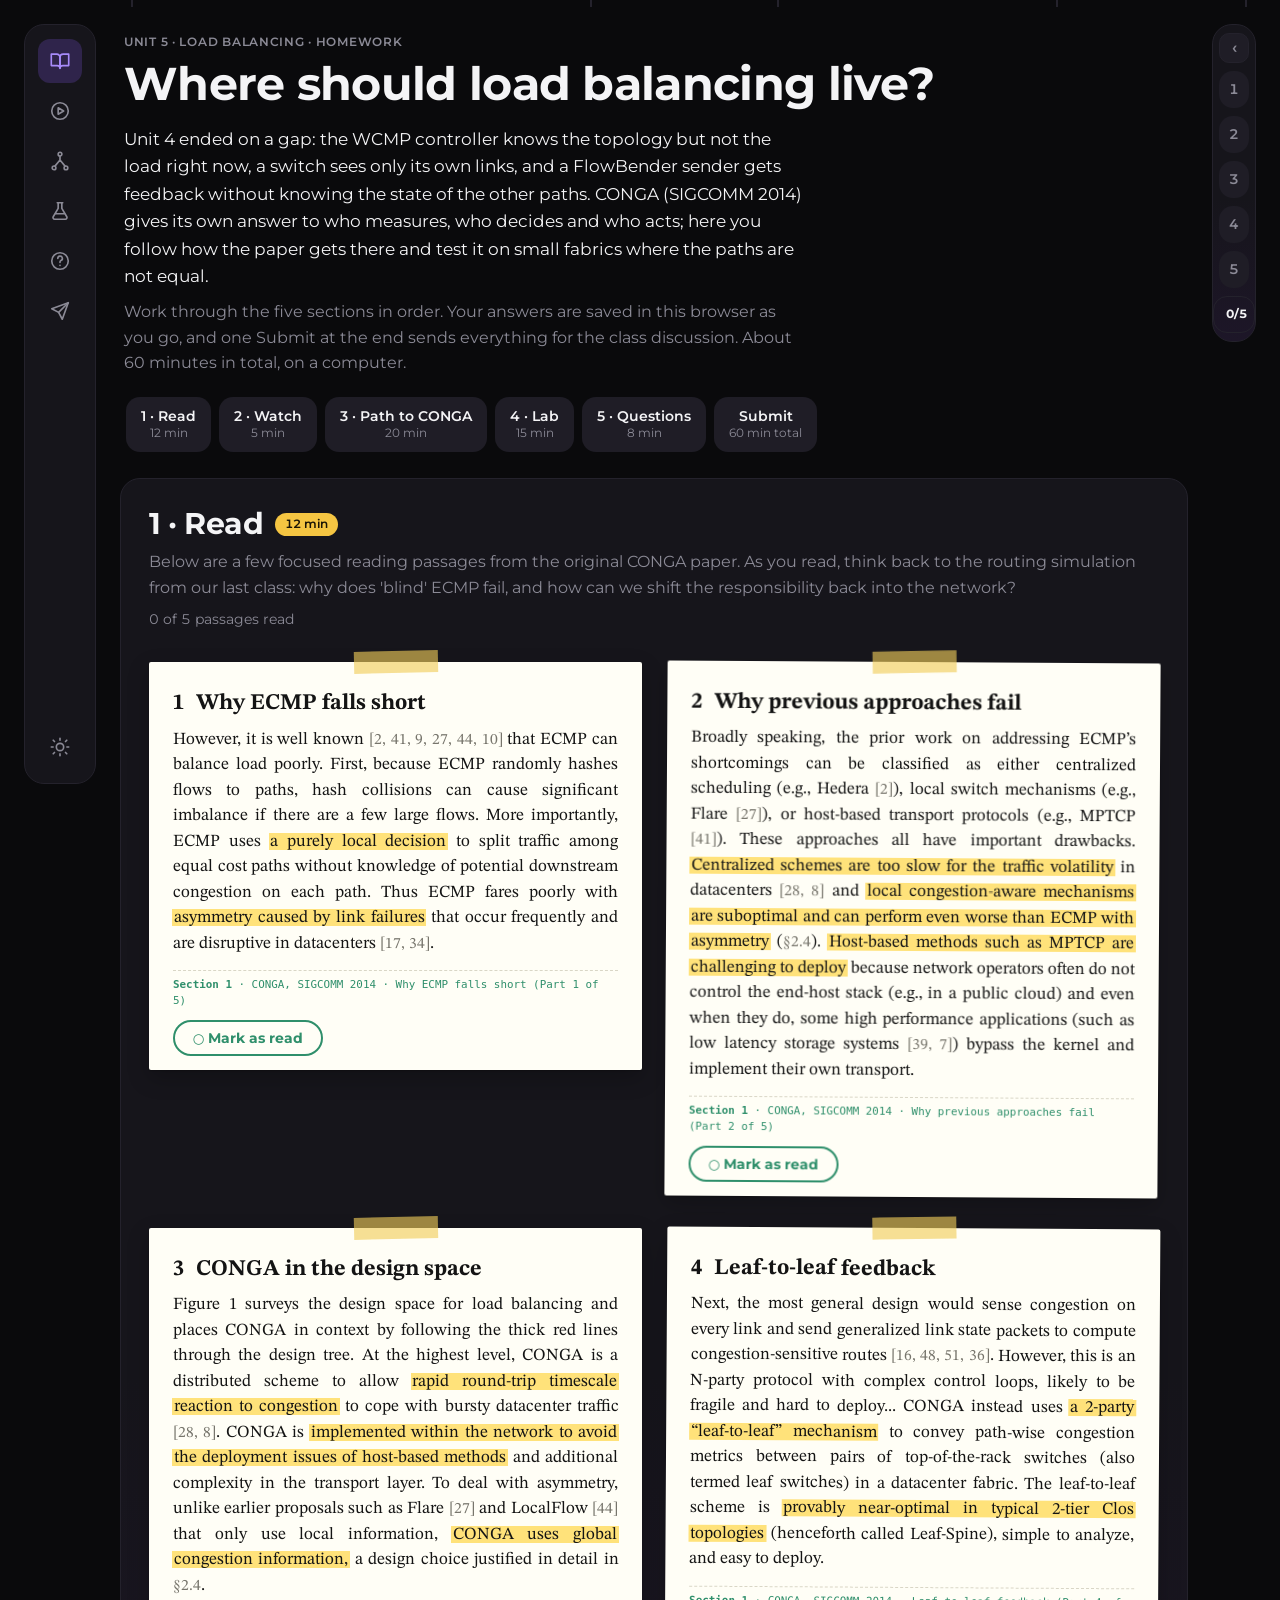
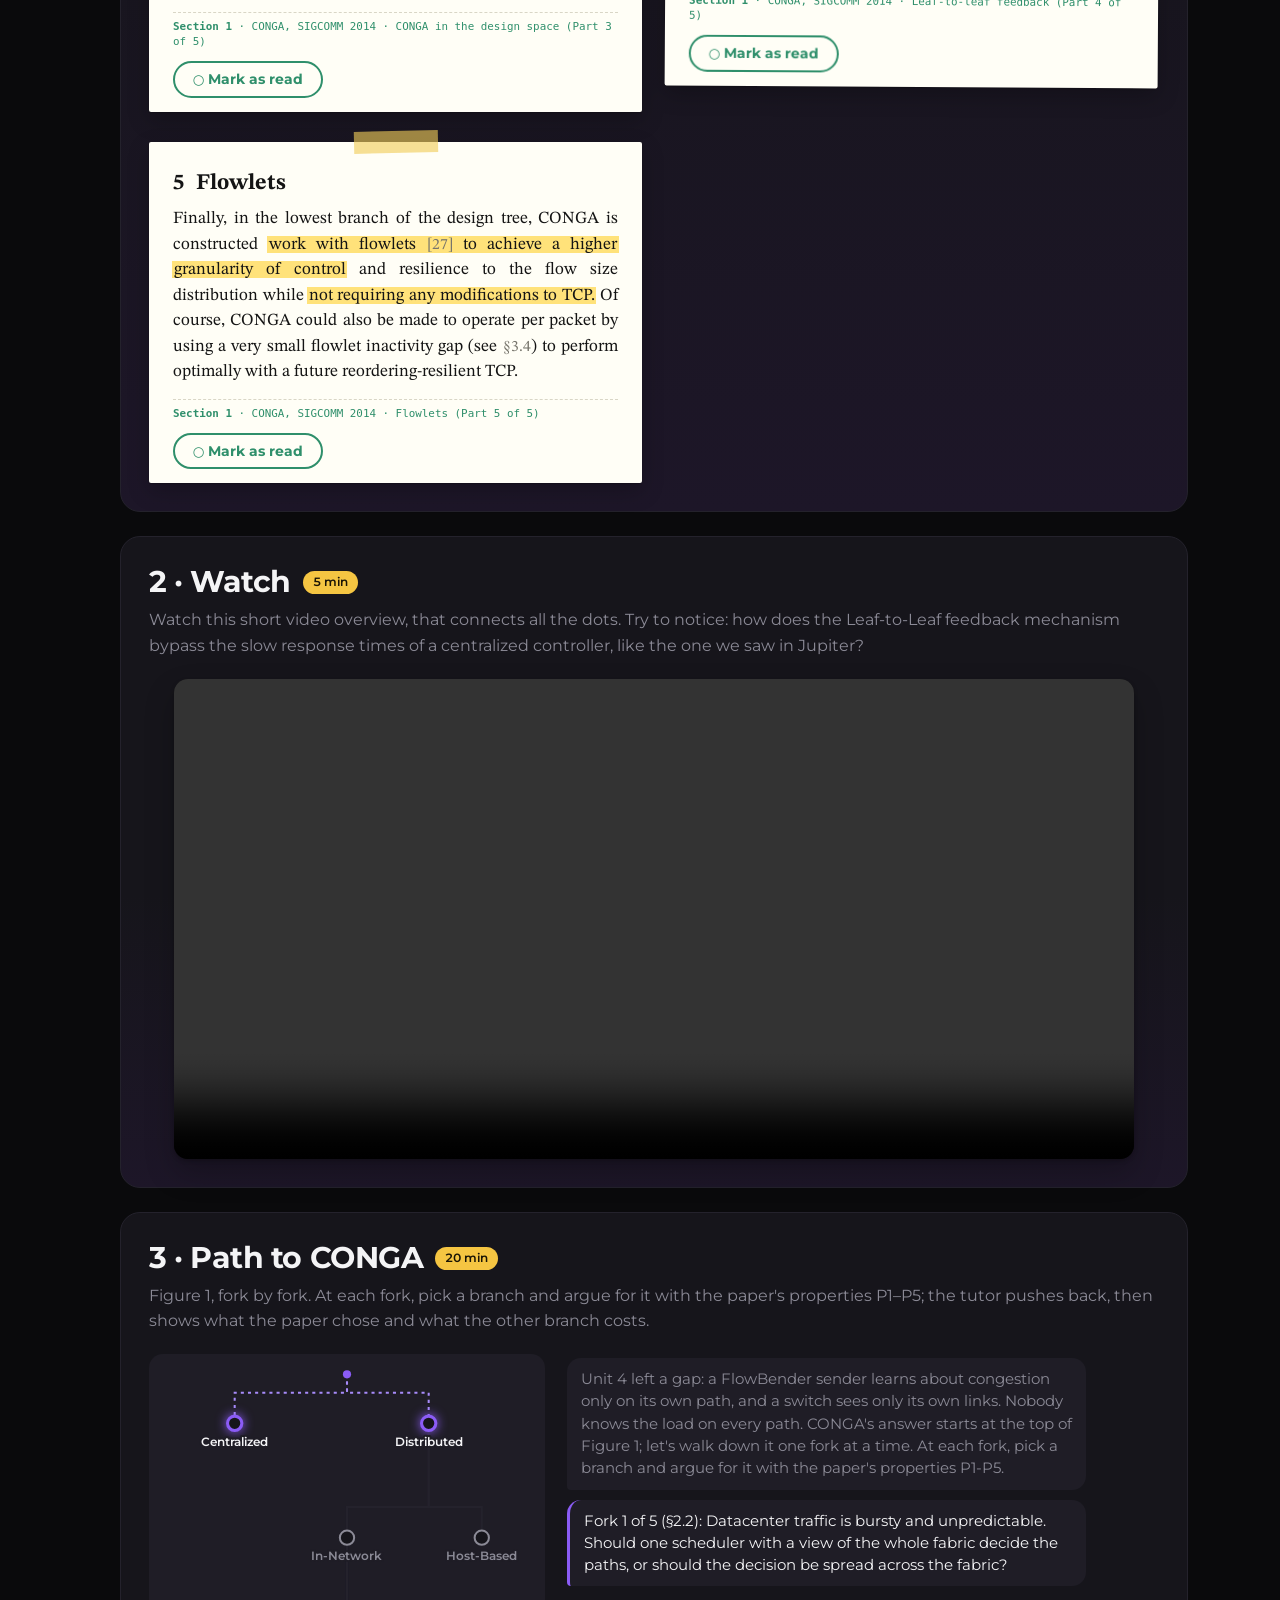
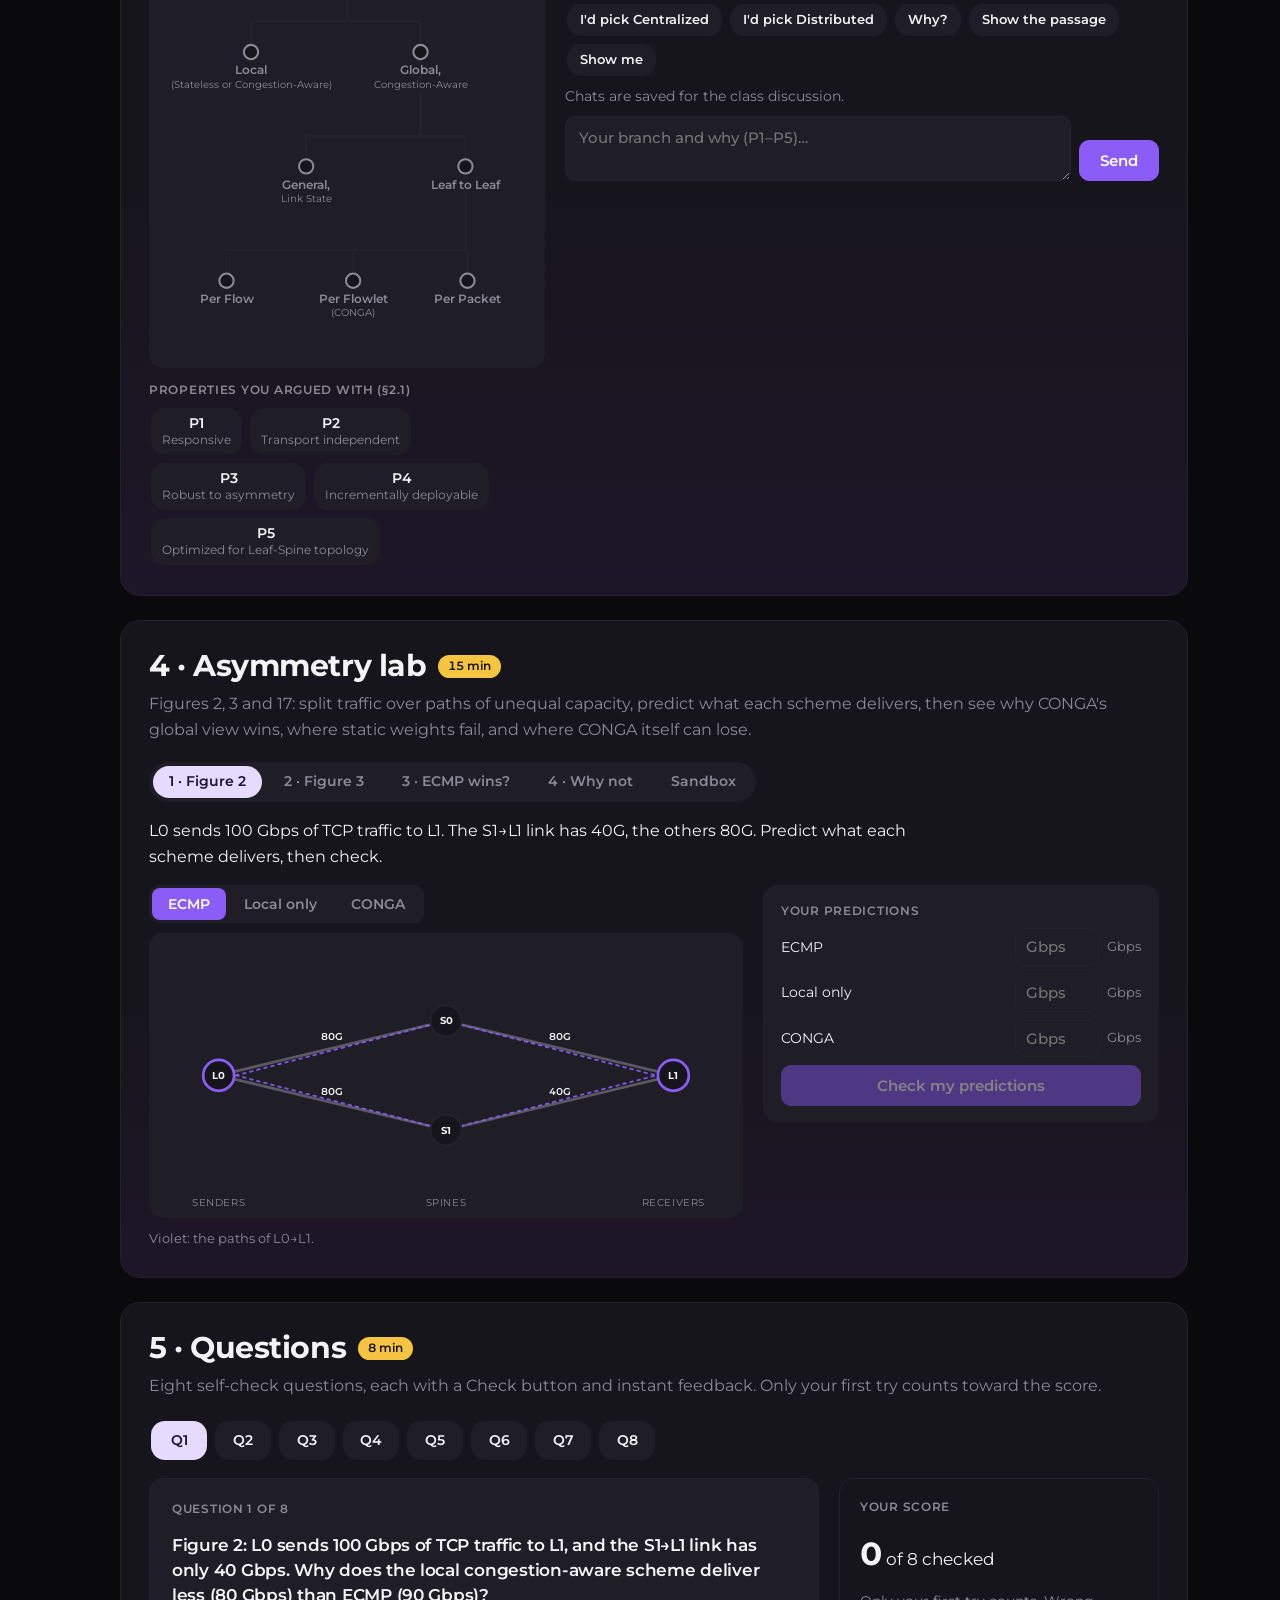
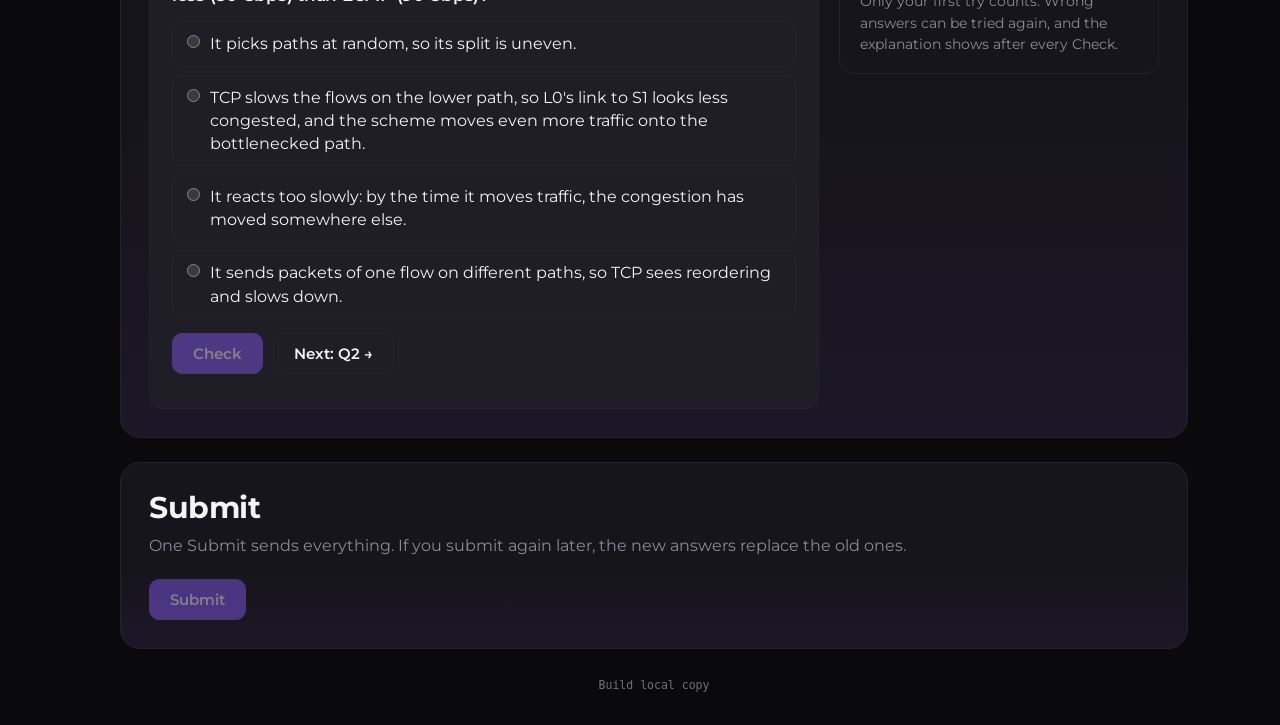
==== site/public/hw/index.html @ 95b8d680 "feat: section 5 Questions (step 09): 8 self-check questions, Check with instant feedback, score card" ====
<!doctype html>
<html lang="en">
<head>
  <meta charset="utf-8">
  <meta name="viewport" content="width=device-width, initial-scale=1, viewport-fit=cover">
  <title>CONGA homework: where should load balancing live?</title>
  <meta name="description" content="Unit 5 homework on CONGA (SIGCOMM 2014): read, watch, walk Figure 1, try the asymmetry lab and check yourself before class.">
  <script src="../shared/theme-boot.js"></script>
  <link rel="preconnect" href="https://fonts.googleapis.com">
  <link rel="preconnect" href="https://fonts.gstatic.com" crossorigin>
  <link rel="stylesheet" href="https://fonts.googleapis.com/css2?family=Montserrat:wght@400;600;700&family=STIX+Two+Text:wght@400;700&display=swap">
  <link rel="stylesheet" href="../shared/tokens.css">
  <link rel="stylesheet" href="../shared/base.css">
  <link rel="stylesheet" href="../shared/ui.css">
  <link rel="stylesheet" href="hw.css">
  <script src="passage-zoom.js" defer></script>
  <script type="module">
    import { initPage } from "./main.js";
    initPage();
  </script>
</head>
<body>
  <!-- icon sprite (stroke icons, 24x24) -->
  <svg width="0" height="0" style="position:absolute" aria-hidden="true">
    <defs>
      <symbol id="i-read" viewBox="0 0 24 24"><path d="M2.5 4.5h6a3.5 3.5 0 0 1 3.5 3.5v12a3 3 0 0 0-3-3H2.5z"/><path d="M21.5 4.5h-6A3.5 3.5 0 0 0 12 8v12a3 3 0 0 1 3-3h6.5z"/></symbol>
      <symbol id="i-watch" viewBox="0 0 24 24"><circle cx="12" cy="12" r="9"/><path d="M10 8.5v7l6-3.5z"/></symbol>
      <symbol id="i-path" viewBox="0 0 24 24"><circle cx="12" cy="4.5" r="2"/><circle cx="5.5" cy="19.5" r="2"/><circle cx="18.5" cy="19.5" r="2"/><path d="M12 6.5v4.5M12 11l-5.5 6.6M12 11l5.5 6.6"/></symbol>
      <symbol id="i-chat" viewBox="0 0 24 24"><path d="M20.5 12a8.5 8.5 0 0 1-12.4 7.5L3.5 20.5l1.2-4.3A8.5 8.5 0 1 1 20.5 12z"/></symbol>
      <symbol id="i-lab" viewBox="0 0 24 24"><path d="M9 3h6M10 3v6.2L4.6 18.3A1.8 1.8 0 0 0 6.2 21h11.6a1.8 1.8 0 0 0 1.6-2.7L14 9.2V3"/><path d="M7.2 15h9.6"/></symbol>
      <symbol id="i-questions" viewBox="0 0 24 24"><circle cx="12" cy="12" r="9"/><path d="M9.6 9.2a2.5 2.5 0 1 1 3.4 2.3c-.6.3-1 .9-1 1.6v.4"/><path d="M12 16.8v.1"/></symbol>
      <symbol id="i-submit" viewBox="0 0 24 24"><path d="M21 3 10.5 13.5"/><path d="M21 3l-6.5 18-4-7.5L3 9.5z"/></symbol>
      <symbol id="i-sun" viewBox="0 0 24 24"><circle cx="12" cy="12" r="4"/><path d="M12 2.5v2M12 19.5v2M4.6 4.6l1.4 1.4M18 18l1.4 1.4M2.5 12h2M19.5 12h2M4.6 19.4 6 18M18 6l1.4-1.4"/></symbol>
      <symbol id="i-moon" viewBox="0 0 24 24"><path d="M20.5 13.2A8.5 8.5 0 1 1 10.8 3.5a6.8 6.8 0 0 0 9.7 9.7z"/></symbol>
      <symbol id="i-check" viewBox="0 0 24 24"><path d="M5 12.5l4.5 4.5L19 7.5"/></symbol>
    </defs>
  </svg>

  <div class="progress" aria-hidden="true"><div class="progress-fill"></div></div>

  <div class="app">

    <!-- ===================== icon rail (bottom bar on a phone) ===================== -->
    <nav class="rail" aria-label="Sections">
      <div class="rail-inner">
        <ul class="rail-links">
          <li><a class="rail-btn" href="#read" data-section="read" data-progress-for="read" title="1 · Read" aria-label="1 · Read"><svg class="icon"><use href="#i-read"/></svg><span class="rail-done"></span></a></li>
          <li><a class="rail-btn" href="#watch" data-section="watch" data-progress-for="watch" title="2 · Watch" aria-label="2 · Watch"><svg class="icon"><use href="#i-watch"/></svg><span class="rail-done"></span></a></li>
          <li><a class="rail-btn" href="#tutor" data-section="tutor" data-progress-for="tutor" title="3 · Path to CONGA" aria-label="3 · Path to CONGA"><svg class="icon"><use href="#i-path"/></svg><span class="rail-done"></span></a></li>
          <li><a class="rail-btn" href="#lab" data-section="lab" data-progress-for="lab" title="4 · Asymmetry lab" aria-label="4 · Asymmetry lab"><svg class="icon"><use href="#i-lab"/></svg><span class="rail-done"></span></a></li>
          <li><a class="rail-btn" href="#questions" data-section="questions" data-progress-for="questions" title="5 · Questions" aria-label="5 · Questions"><svg class="icon"><use href="#i-questions"/></svg><span class="rail-done"></span></a></li>
          <li><a class="rail-btn" href="#submit" data-section="submit" title="Submit" aria-label="Submit"><svg class="icon"><use href="#i-submit"/></svg></a></li>
        </ul>
        <div class="rail-spacer"></div>
        <button class="rail-btn theme-toggle" type="button" data-icon aria-label="Switch theme">
          <svg class="icon icon-sun"><use href="#i-sun"/></svg>
          <svg class="icon icon-moon"><use href="#i-moon"/></svg>
        </button>
      </div>
    </nav>

    <!-- ===================== intro ===================== -->
    <header id="intro" class="intro">
      <p class="label">Unit 5 · Load balancing · Homework</p>
      <h1>Where should load balancing live?</h1>
      <p class="lede">
        Unit 4 ended on a gap: the WCMP controller knows the topology but not the load right now,
        a switch sees only its own links, and a FlowBender sender gets feedback without knowing
        the state of the other paths. CONGA (SIGCOMM 2014) gives its own answer to who measures,
        who decides and who acts; here you follow how the paper gets there and test it on small
        fabrics where the paths are not equal.
      </p>
      <p>
        Work through the five sections in order. Your answers are saved in this browser as you go,
        and one Submit at the end sends everything for the class discussion.
        About 60 minutes in total, on a computer.
      </p>
      <nav class="contents" aria-label="Contents">
        <ol class="chips">
          <li><a class="chip" href="#read" data-progress-for="read"><span>1 · Read</span><span class="chip-sub">12 min</span></a></li>
          <li><a class="chip" href="#watch" data-progress-for="watch"><span>2 · Watch</span><span class="chip-sub">5 min</span></a></li>
          <li><a class="chip" href="#tutor" data-progress-for="tutor"><span>3 · Path to CONGA</span><span class="chip-sub">20 min</span></a></li>
          <li><a class="chip" href="#lab" data-progress-for="lab"><span>4 · Lab</span><span class="chip-sub">15 min</span></a></li>
          <li><a class="chip" href="#questions" data-progress-for="questions"><span>5 · Questions</span><span class="chip-sub">8 min</span></a></li>
          <li><a class="chip" href="#submit"><span>Submit</span><span class="chip-sub">60 min total</span></a></li>
        </ol>
      </nav>
    </header>

    <!-- ===================== right column: progress ===================== -->
    <aside class="side" aria-label="Your progress">
      <div class="panel progress-panel" id="progress-panel">
        <button class="side-toggle" type="button" aria-expanded="false" aria-controls="progress-panel" aria-label="Show your progress" title="Show your progress">‹</button>
        <h2>Your progress</h2>
        <ol class="progress-rows">
          <li class="progress-row" data-progress-for="read"><a href="#read"><span class="n">1</span><span>Read</span><span class="badge badge-gold">12 min</span><span class="tick"><svg><use href="#i-check"/></svg></span></a></li>
          <li class="progress-row" data-progress-for="watch"><a href="#watch"><span class="n">2</span><span>Watch</span><span class="badge badge-gold">5 min</span><span class="tick"><svg><use href="#i-check"/></svg></span></a></li>
          <li class="progress-row" data-progress-for="tutor"><a href="#tutor"><span class="n">3</span><span>Path to CONGA</span><span class="badge badge-gold">20 min</span><span class="tick"><svg><use href="#i-check"/></svg></span></a></li>
          <li class="progress-row" data-progress-for="lab"><a href="#lab"><span class="n">4</span><span>Lab</span><span class="badge badge-gold">15 min</span><span class="tick"><svg><use href="#i-check"/></svg></span></a></li>
          <li class="progress-row" data-progress-for="questions"><a href="#questions"><span class="n">5</span><span>Questions</span><span class="badge badge-gold">8 min</span><span class="tick"><svg><use href="#i-check"/></svg></span></a></li>
        </ol>
        <div class="progress-stats">
          <div class="stat"><p class="label">Done</p><div class="value" data-progress-count>0/5</div></div>
          <div class="stat"><p class="label">Time spent</p><div class="value" data-time-spent>0 min</div></div>
        </div>
      </div>
    </aside>

    <!-- ===================== sections ===================== -->
    <main class="main">

      <section id="read" class="part panel" aria-labelledby="read-title">
        <header class="section-head">
          <div class="section-title-row"><h2 id="read-title">1 · Read</h2><span class="badge badge-gold">12 min</span></div>
          <p class="subtitle">Below are a few focused reading passages from the original CONGA paper. As you read, think back to the routing simulation from our last class: why does 'blind' ECMP fail, and how can we shift the responsibility back into the network?</p>
        </header>
        <div class="reading">
          <article class="passage" aria-labelledby="passage-1-title">
            <h3 class="passage-title" id="passage-1-title"><span class="passage-n">1</span>Why ECMP falls short</h3>
            <p class="passage-text">
              However, it is well known <span class="cite">[2, 41, 9, 27, 44, 10]</span> that ECMP can balance load poorly. First, because ECMP randomly hashes flows to paths, hash collisions can cause significant imbalance if there are a few large flows. More importantly, ECMP uses <mark>a purely local decision</mark> to split traffic among equal cost paths without knowledge of potential downstream congestion on each path. Thus ECMP fares poorly with <mark>asymmetry caused by link failures</mark> that occur frequently and are disruptive in datacenters <span class="cite">[17, 34]</span>.
            </p>
            <p class="passage-caption"><b>Section 1</b> · CONGA, SIGCOMM 2014 · Why ECMP falls short (Part 1 of 5)</p>
          </article>

          <article class="passage" aria-labelledby="passage-2-title">
            <h3 class="passage-title" id="passage-2-title"><span class="passage-n">2</span>Why previous approaches fail</h3>
            <p class="passage-text">
              Broadly speaking, the prior work on addressing ECMP’s shortcomings can be classified as either centralized scheduling (e.g., Hedera <span class="cite">[2]</span>), local switch mechanisms (e.g., Flare <span class="cite">[27]</span>), or host-based transport protocols (e.g., MPTCP <span class="cite">[41]</span>). These approaches all have important drawbacks. <mark>Centralized schemes are too slow for the traffic volatility</mark> in datacenters <span class="cite">[28, 8]</span> and <mark>local congestion-aware mechanisms are suboptimal and can perform even worse than ECMP with asymmetry</mark> (<span class="cite">§2.4</span>). <mark>Host-based methods such as MPTCP are challenging to deploy</mark> because network operators often do not control the end-host stack (e.g., in a public cloud) and even when they do, some high performance applications (such as low latency storage systems <span class="cite">[39, 7]</span>) bypass the kernel and implement their own transport.
            </p>
            <p class="passage-caption"><b>Section 1</b> · CONGA, SIGCOMM 2014 · Why previous approaches fail (Part 2 of 5)</p>
          </article>

          <article class="passage" aria-labelledby="passage-3-title">
            <h3 class="passage-title" id="passage-3-title"><span class="passage-n">3</span>CONGA in the design space</h3>
            <p class="passage-text">
              Figure 1 surveys the design space for load balancing and places CONGA in context by following the thick red lines through the design tree. At the highest level, CONGA is a distributed scheme to allow <mark>rapid round-trip timescale reaction to congestion</mark> to cope with bursty datacenter traffic <span class="cite">[28, 8]</span>. CONGA is <mark>implemented within the network to avoid the deployment issues of host-based methods</mark> and additional complexity in the transport layer. To deal with asymmetry, unlike earlier proposals such as Flare <span class="cite">[27]</span> and LocalFlow <span class="cite">[44]</span> that only use local information, <mark>CONGA uses global congestion information,</mark> a design choice justified in detail in <span class="cite">§2.4</span>.
            </p>
            <p class="passage-caption"><b>Section 1</b> · CONGA, SIGCOMM 2014 · CONGA in the design space (Part 3 of 5)</p>
          </article>

          <article class="passage" aria-labelledby="passage-4-title">
            <h3 class="passage-title" id="passage-4-title"><span class="passage-n">4</span>Leaf-to-leaf feedback</h3>
            <p class="passage-text">
              Next, the most general design would sense congestion on every link and send generalized link state packets to compute congestion-sensitive routes <span class="cite">[16, 48, 51, 36]</span>. However, this is an N-party protocol with complex control loops, likely to be fragile and hard to deploy... CONGA instead uses <mark>a 2-party “leaf-to-leaf” mechanism</mark> to convey path-wise congestion metrics between pairs of top-of-the-rack switches (also termed leaf switches) in a datacenter fabric. The leaf-to-leaf scheme is <mark>provably near-optimal in typical 2-tier Clos topologies</mark> (henceforth called Leaf-Spine), simple to analyze, and easy to deploy.
            </p>
            <p class="passage-caption"><b>Section 1</b> · CONGA, SIGCOMM 2014 · Leaf-to-leaf feedback (Part 4 of 5)</p>
          </article>

          <article class="passage" aria-labelledby="passage-5-title">
            <h3 class="passage-title" id="passage-5-title"><span class="passage-n">5</span>Flowlets</h3>
            <p class="passage-text">
              Finally, in the lowest branch of the design tree, CONGA is constructed <mark>work with flowlets <span class="cite">[27]</span> to achieve a higher granularity of control</mark> and resilience to the flow size distribution while <mark>not requiring any modifications to TCP.</mark> Of course, CONGA could also be made to operate per packet by using a very small flowlet inactivity gap (see <span class="cite">§3.4</span>) to perform optimally with a future reordering-resilient TCP.
            </p>
            <p class="passage-caption"><b>Section 1</b> · CONGA, SIGCOMM 2014 · Flowlets (Part 5 of 5)</p>
          </article>
        </div>
      </section>

      <section id="watch" class="part panel" aria-labelledby="watch-title">
        <header class="section-head">
          <div class="section-title-row"><h2 id="watch-title">2 · Watch</h2><span class="badge badge-gold">5 min</span></div>
          <p class="subtitle">Watch this short video overview, that connects all the dots. Try to notice: how does the Leaf-to-Leaf feedback mechanism bypass the slow response times of a centralized controller, like the one we saw in Jupiter?</p>
        </header>
        <video class="watch-video" controls preload="metadata" playsinline aria-label="CONGA paper summary video">
          <source src="conga-summary.mp4" type="video/mp4">
          Your browser does not support the video tag. <a href="conga-summary.mp4">Download the video</a>.
        </video>
      </section>

      <section id="tutor" class="part panel" aria-labelledby="tutor-title">
        <header class="section-head">
          <div class="section-title-row">
            <h2 id="tutor-title">3 · Path to CONGA</h2><span class="badge badge-gold">20 min</span>
            <span class="badge tutor-mode-badge" data-tutor-badge hidden>Tutor offline · guided mode</span>
          </div>
          <p class="subtitle">Figure 1, fork by fork. At each fork, pick a branch and argue for it with the paper's properties P1–P5; the tutor pushes back, then shows what the paper chose and what the other branch costs.</p>
        </header>
        <div class="tutor" data-tutor>
          <noscript><p class="tutor-note">This section needs JavaScript.</p></noscript>
        </div>
      </section>

      <section id="lab" class="part panel" aria-labelledby="lab-title">
        <header class="section-head">
          <div class="section-title-row"><h2 id="lab-title">4 · Asymmetry lab</h2><span class="badge badge-gold">15 min</span></div>
          <p class="subtitle">Figures 2, 3 and 17: split traffic over paths of unequal capacity, predict what each scheme delivers, then see why CONGA's global view wins, where static weights fail, and where CONGA itself can lose.</p>
        </header>
        <div class="lab" data-lab>
          <noscript><p class="tutor-note">This section needs JavaScript.</p></noscript>
        </div>
      </section>

      <section id="questions" class="part panel" aria-labelledby="questions-title">
        <header class="section-head">
          <div class="section-title-row"><h2 id="questions-title">5 · Questions</h2><span class="badge badge-gold">8 min</span></div>
          <p class="subtitle">Eight self-check questions, each with a Check button and instant feedback. Only your first try counts toward the score.</p>
        </header>
        <div class="qz" data-questions></div>
      </section>

      <section id="submit" class="part panel" aria-labelledby="submit-title">
        <header class="section-head">
          <div class="section-title-row"><h2 id="submit-title">Submit</h2></div>
          <p class="subtitle">One Submit sends everything. If you submit again later, the new answers replace the old ones.</p>
        </header>
        <button class="btn btn-primary" type="button" disabled>Submit</button>
      </section>

      <footer class="build-stamp">Build <!--BUILD-->local copy<!--/BUILD--></footer>

    </main>
  </div>
</body>
</html>
---- site/public/shared/tokens.css ----
/* Design tokens: the only file that holds raw colors.
   Dark dashboard look (docs/design-ref.png): rounded panels, one violet and one gold accent.
   Dark is the default; [data-theme="light"] is a readable light variant. */

:root,
[data-theme="dark"] {
  --bg: #0A0A0C;
  --panel: #16151B;
  --panel-grad: #1D1628;      /* panels fade toward this at the bottom */
  --panel-raised: #1F1D26;    /* chips, rail buttons, inputs on a panel */
  --border: #24222C;
  --text: #F4F4F6;
  --muted: #8B8A96;
  --violet: #8B5CF6;          /* lines, fills, CONGA's path, primary buttons */
  --violet-soft: #A78BFA;
  --violet-fill: rgba(139, 92, 246, 0.22);  /* area-chart fill, current rail item */
  --lavender: #E6DAFE;        /* selected chip */
  --lavender-ink: #1B1530;    /* text on lavender */
  --gold: #F5C542;            /* second series, minute badges, highlights */
  --gold-ink: #1A1405;        /* text on gold */
  --ok: #22C55E;
  --bad: #F43F5E;
  --on-accent: #FFFFFF;       /* text on violet */

  color-scheme: dark;
}

[data-theme="light"] {
  --bg: #F4F3F8;
  --panel: #FFFFFF;
  --panel-grad: #F3EEFD;
  --panel-raised: #F1EFF6;
  --border: #E3E0EC;
  --text: #16151B;
  --muted: #64626F;
  --violet: #7C3AED;
  --violet-soft: #8B5CF6;
  --violet-fill: rgba(124, 58, 237, 0.14);
  --lavender: #E6DAFE;
  --lavender-ink: #1B1530;
  --gold: #F5C542;
  --gold-ink: #1A1405;
  --ok: #15803D;
  --bad: #E11D48;
  --on-accent: #FFFFFF;

  color-scheme: light;
}

:root {
  /* shape */
  --radius: 20px;      /* panels */
  --radius-md: 14px;   /* chips, cards inside panels */
  --radius-sm: 10px;   /* buttons, inputs */

  /* type */
  --font: "Montserrat", system-ui, -apple-system, "Segoe UI", Roboto, "Helvetica Neue", Arial, sans-serif;
  --font-mono: ui-monospace, "SF Mono", Menlo, Consolas, "DejaVu Sans Mono", monospace;

  /* reading "paper" cards (same in both themes) */
  --paper: #FFFEF6;
  --paper-ink: #141414;
  --paper-muted: #77756C;
  --paper-rule: #D9D6C6;
  --paper-accent: #2F8F6B;
  --paper-shadow: rgba(0, 0, 0, 0.22);
  --backdrop: rgba(5, 5, 8, 0.74);   /* dim layer behind a zoomed passage */
  --highlight: #FFE27A;
  --tape: rgba(240, 205, 90, 0.62);
  --font-serif: "STIX Two Text", "Latin Modern Roman", "Times New Roman", Times, serif;

  /* layout */
  --rail-w: 72px;
  --side-w: 300px;
  --main-max: 880px;
  --gap: 24px;
}
---- site/public/shared/base.css ----
/* Page frame: app grid (icon rail | main | right column), section headers,
   reading-progress line. Components (panels, chips, badges, ...) are in ui.css.
   Colors come only from tokens.css. */

*, *::before, *::after { box-sizing: border-box; }

html {
  background: var(--bg);
  color: var(--text);
  -webkit-text-size-adjust: 100%;
  scroll-behavior: smooth;
}

body {
  margin: 0;
  font-family: var(--font);
  font-size: 1rem;
  line-height: 1.6;
  background: var(--bg);
  color: var(--text);
  -webkit-font-smoothing: antialiased;
}

a { color: var(--violet-soft); text-underline-offset: 0.15em; }
a:hover { color: var(--text); }
code, kbd, .mono { font-family: var(--font-mono); font-size: 0.9em; }
.num, .tabular { font-variant-numeric: tabular-nums; }
:focus-visible { outline: 2px solid var(--violet-soft); outline-offset: 2px; }
[hidden] { display: none !important; }

.visually-hidden {
  position: absolute !important;
  width: 1px; height: 1px; margin: -1px; padding: 0;
  overflow: hidden; clip: rect(0 0 0 0); white-space: nowrap; border: 0;
}

/* ---------- type ---------- */

h1, h2, h3 { font-weight: 700; line-height: 1.15; letter-spacing: -0.015em; margin: 0; }
h1 { font-size: clamp(2rem, 4.5vw, 2.9rem); }
h2 { font-size: clamp(1.45rem, 3vw, 1.9rem); }
h3 { font-size: 1.1rem; }

.label {
  font-size: 0.75rem;
  font-weight: 600;
  letter-spacing: 0.06em;
  text-transform: uppercase;
  color: var(--muted);
  margin: 0;
}

.lede { font-size: 1.075rem; color: var(--text); max-width: 62ch; }
.muted { color: var(--muted); }

/* ---------- app grid ---------- */

.app {
  display: grid;
  grid-template-columns: var(--rail-w) minmax(0, 1fr) var(--side-w);
  grid-template-areas:
    "rail intro side"
    "rail main  side";
  grid-template-rows: auto 1fr;
  column-gap: var(--gap);
  max-width: calc(var(--rail-w) + var(--main-max) + var(--side-w) + 2 * var(--gap) + 48px);
  margin: 0 auto;
  padding: 24px;
}
.intro { grid-area: intro; }
.main  { grid-area: main; display: grid; gap: var(--gap); align-content: start; min-width: 0; }
.side  { grid-area: side; }
.rail  { grid-area: rail; }

.side > * { position: sticky; top: 24px; }

/* Desktop (≥1200px): one width for every section. The main column is wide (up to ~1400px)
   and the progress panel stays folded into a thin strip of section numbers on the right; it
   expands over the page on hover, focus or its toggle. Nothing changes width while scrolling. */
.side-toggle { display: none; }
@media (min-width: 1200px) {
  :root { --side-w: 44px; --main-max: 1400px; }
  .side { position: relative; z-index: 30; }
  .side .progress-panel { transition: width 0.25s ease, margin-left 0.25s ease, padding 0.25s ease; }
  .side-toggle {
    display: grid; place-items: center; width: 30px; height: 30px; margin: 0 0 8px auto;
    border: 1px solid var(--border); border-radius: var(--radius-sm); background: var(--panel-raised);
    color: var(--muted); font: 600 1rem/1 var(--font); cursor: pointer;
  }
  /* folded: section numbers (green when done) and the count */
  .side:not(:hover, :focus-within, .is-open) .progress-panel { width: 44px; padding: 8px 0; overflow: hidden; }
  .side:not(:hover, :focus-within, .is-open) .side-toggle { margin: 0 auto 8px; }
  .side:not(:hover, :focus-within, .is-open) :is(.progress-panel > h2, .progress-row a > span:not(.n), .progress-stats .stat:not(:first-child), .progress-stats .label) { display: none; }
  .side:not(:hover, :focus-within, .is-open) .progress-row a { grid-template-columns: 1fr; padding: 7px 0; margin: 0 6px; }
  .side:not(:hover, :focus-within, .is-open) .progress-row.is-done a { background: var(--ok); }
  .side:not(:hover, :focus-within, .is-open) .progress-row.is-done .n { color: var(--bg); }
  .side:not(:hover, :focus-within, .is-open) .progress-stats { display: block; text-align: center; margin-top: 8px; }
  .side:not(:hover, :focus-within, .is-open) .progress-stats .value { font-size: 0.78rem; }
  /* expanded: the normal panel, drawn over the main column */
  .side:is(:hover, :focus-within, .is-open) .progress-panel { width: 300px; margin-left: -256px; }
}
@media (prefers-reduced-motion: reduce) {
  .side .progress-panel { transition: none; }
}

@media (max-width: 1199.98px) {
  .app {
    grid-template-columns: var(--rail-w) minmax(0, 1fr);
    grid-template-areas:
      "rail intro"
      "rail side"
      "rail main";
    grid-template-rows: auto auto 1fr;
    max-width: calc(var(--rail-w) + var(--main-max) + var(--gap) + 48px);
  }
  .side { margin-bottom: var(--gap); }
  .side > * { position: static; }
}

@media (max-width: 759.98px) {
  .app {
    grid-template-columns: minmax(0, 1fr);
    grid-template-areas: "intro" "side" "main";
    padding: 16px 14px calc(84px + env(safe-area-inset-bottom));
  }
}

/* ---------- icon rail / bottom bar ---------- */

.rail-inner {
  position: sticky;
  top: 24px;
  height: calc(100vh - 48px);
  max-height: 760px;
  display: flex;
  flex-direction: column;
  align-items: center;
  gap: 6px;
  padding: 14px 0;
  background: var(--panel);
  border: 1px solid var(--border);
  border-radius: var(--radius);
}
.rail-links { display: flex; flex-direction: column; gap: 6px; list-style: none; margin: 0; padding: 0; }
.rail-spacer { flex: 1; }

.rail-btn {
  position: relative;
  display: grid;
  place-items: center;
  width: 44px;
  height: 44px;
  border-radius: 12px;
  border: 0;
  background: none;
  color: var(--muted);
  cursor: pointer;
  text-decoration: none;
}
.rail-btn svg { width: 22px; height: 22px; }
.rail-btn:hover { color: var(--text); background: var(--panel-raised); }
.rail-btn[aria-current="true"] { color: var(--violet-soft); background: var(--violet-fill); }
.rail-btn .rail-done { display: none; }
.rail-btn.is-done .rail-done {
  display: block;
  position: absolute;
  top: 7px;
  right: 7px;
  width: 8px;
  height: 8px;
  border-radius: 50%;
  background: var(--ok);
}

/* theme toggle shows the icon of the theme you switch to: sun in dark, moon in light */
.theme-toggle .icon-moon { display: none; }
[data-theme="light"] .theme-toggle .icon-moon { display: block; }
[data-theme="light"] .theme-toggle .icon-sun { display: none; }

@media (max-width: 759.98px) {
  .rail {
    position: fixed;
    inset: auto 0 0 0;
    z-index: 20;
    padding: 0 8px env(safe-area-inset-bottom);
    background: var(--bg);
  }
  .rail-inner {
    position: static;
    height: auto;
    max-height: none;
    flex-direction: row;
    justify-content: space-between;
    padding: 6px 8px;
    margin-bottom: 8px;
  }
  .rail-links { flex-direction: row; gap: 0; flex: 1; justify-content: space-between; }
  .rail-spacer { display: none; }
  .rail-btn { width: 40px; height: 44px; }
}

/* ---------- intro ---------- */

.intro { padding: 8px 4px var(--gap); }
.intro h1 { margin: 0.35rem 0 0.9rem; }
.intro .lede { margin: 0 0 0.6rem; }
.intro p:not(.label):not(.lede) { color: var(--muted); margin: 0 0 1.2rem; max-width: 62ch; }

/* ---------- section header (inside each section panel) ---------- */

.section-head { margin-bottom: 1.25rem; }
.section-title-row { display: flex; align-items: center; flex-wrap: wrap; gap: 0.75rem; }
.subtitle { margin: 0.45rem 0 0; color: var(--muted); }

.part { scroll-margin-top: 16px; }

/* ---------- side: progress panel ---------- */

.progress-panel h2 { font-size: 1.25rem; margin-bottom: 0.9rem; }
.progress-rows { list-style: none; margin: 0; padding: 0; display: grid; gap: 8px; }
.progress-row a {
  display: grid;
  grid-template-columns: 22px 1fr auto auto;
  align-items: center;
  gap: 10px;
  padding: 9px 10px;
  border-radius: var(--radius-md);
  background: var(--panel-raised);
  color: var(--text);
  text-decoration: none;
  font-size: 0.9rem;
  font-weight: 600;
}
.progress-row a:hover { outline: 1px solid var(--border); }
.progress-row .n { color: var(--muted); font-variant-numeric: tabular-nums; text-align: center; }
.tick {
  width: 20px;
  height: 20px;
  border-radius: 50%;
  border: 1.5px solid var(--muted);
  opacity: 0.55;
  display: grid;
  place-items: center;
}
.tick svg { width: 12px; height: 12px; opacity: 0; }
.is-done .tick { background: var(--ok); border-color: var(--ok); color: var(--bg); opacity: 1; }
.is-done .tick svg { opacity: 1; }

.progress-stats {
  display: grid;
  grid-template-columns: 1fr 1fr;
  gap: 8px;
  margin-top: 14px;
}
.stat {
  padding: 10px 12px;
  border-radius: var(--radius-md);
  border: 1px solid var(--border);
}
.stat .value { font-size: 1.35rem; font-weight: 700; font-variant-numeric: tabular-nums; line-height: 1.2; }

@media (max-width: 1199.98px) {
  .progress-rows { grid-template-columns: repeat(auto-fill, minmax(180px, 1fr)); }
}

/* ---------- thin reading-progress line ---------- */

.progress {
  position: fixed;
  inset: 0 0 auto 0;
  height: 3px;
  z-index: 30;
  pointer-events: none;
}
.progress-fill {
  height: 100%;
  width: 100%;
  background: var(--violet);
  transform-origin: 0 50%;
  transform: scaleX(0);
}
.progress-tick {
  position: absolute;
  top: 0;
  width: 2px;
  height: 7px;
  margin-left: -1px;
  background: var(--border);
}
.progress-tick.is-done { background: var(--gold); height: 9px; }

@media (prefers-reduced-motion: reduce) {
  html { scroll-behavior: auto; }
  *, *::before, *::after { transition: none !important; animation: none !important; }
}
---- site/public/shared/ui.css ----
/* Shared components. Later steps use these instead of adding new styles.
   See shared/ui-demo.html for every component on one page.
   Colors come only from tokens.css.

   .panel            rounded panel with a faint violet fade toward the bottom
   .chips / .chip    pill chip row; the selected chip (aria-pressed="true") is lavender
   .badge            small pill: .badge-gold (minutes, timers), .badge-violet
   .btn              buttons: .btn-primary (violet), .btn-ghost
   .check-result     answer feedback: .is-ok (green) / .is-bad (red)
   .dot-grid / .dot  flows on a link: .dot (violet), .dot-gold, .dot-ring
   .area-chart       SVG area chart: .area (violet fill), .line, .compare (dashed gold)
   .summary-card     gradient card (violet to gold) for the final score
   .slot             empty placeholder a later step fills
*/

/* ---------- panel ---------- */

.panel {
  background: linear-gradient(180deg, var(--panel) 55%, var(--panel-grad) 100%);
  border: 1px solid var(--border);
  border-radius: var(--radius);
  padding: clamp(18px, 3vw, 28px);
  min-width: 0;
}
.panel-inset {
  background: var(--panel-raised);
  border-radius: var(--radius-md);
  padding: 14px 16px;
}

/* ---------- chips ---------- */

.chips {
  display: flex;
  gap: 8px;
  overflow-x: auto;
  scrollbar-width: none;
  padding: 2px;
  margin: 0;
  list-style: none;
}
.chips::-webkit-scrollbar { display: none; }

.chip {
  flex: 0 0 auto;
  display: inline-flex;
  flex-direction: column;
  align-items: center;
  justify-content: center;
  gap: 2px;
  min-width: 64px;
  padding: 10px 14px;
  border-radius: var(--radius-md);
  border: 1px solid transparent;
  background: var(--panel-raised);
  color: var(--text);
  font: 600 0.9rem/1.2 var(--font);
  white-space: nowrap;
  text-decoration: none;
  cursor: pointer;
}
.chip:hover { border-color: var(--border); color: var(--text); }
.chip .chip-sub { font-size: 0.72rem; font-weight: 400; color: var(--muted); }
.chip[aria-pressed="true"],
.chip.is-selected {
  background: var(--lavender);
  color: var(--lavender-ink);
}
.chip[aria-pressed="true"] .chip-sub,
.chip.is-selected .chip-sub { color: var(--lavender-ink); opacity: 0.75; }
.chip.is-done::after {
  content: "";
  width: 6px;
  height: 6px;
  border-radius: 50%;
  background: var(--ok);
  margin-top: 2px;
}

/* ---------- badges ---------- */

.badge {
  display: inline-flex;
  align-items: center;
  gap: 4px;
  padding: 3px 10px;
  border-radius: 999px;
  font: 600 0.75rem/1.4 var(--font);
  font-variant-numeric: tabular-nums;
  white-space: nowrap;
  background: var(--panel-raised);
  color: var(--text);
}
.badge-gold { background: var(--gold); color: var(--gold-ink); }
.badge-violet { background: var(--violet); color: var(--on-accent); }

/* ---------- buttons ---------- */

.btn {
  display: inline-flex;
  align-items: center;
  justify-content: center;
  gap: 8px;
  padding: 0.75rem 1.25rem;
  border-radius: var(--radius-sm);
  border: 1px solid var(--border);
  background: var(--panel-raised);
  color: var(--text);
  font: 600 0.95rem/1 var(--font);
  cursor: pointer;
  text-decoration: none;
}
.btn:hover { border-color: var(--muted); }
.btn-primary { background: var(--violet); border-color: var(--violet); color: var(--on-accent); }
.btn-primary:hover { background: var(--violet-soft); border-color: var(--violet-soft); }
.btn-ghost { background: none; }
.btn:disabled { opacity: 0.45; cursor: not-allowed; }

/* ---------- check result ---------- */

.check-result {
  display: flex;
  align-items: flex-start;
  gap: 10px;
  padding: 10px 14px;
  border-radius: var(--radius-sm);
  border: 1px solid var(--border);
  font-size: 0.92rem;
}
.check-result::before {
  flex: 0 0 auto;
  width: 20px;
  height: 20px;
  border-radius: 50%;
  display: grid;
  place-items: center;
  font: 700 0.75rem/1 var(--font);
  color: var(--bg);
  margin-top: 1px;
}
.check-result.is-ok { border-color: var(--ok); }
.check-result.is-ok::before { content: "\2713"; background: var(--ok); }
.check-result.is-bad { border-color: var(--bad); }
.check-result.is-bad::before { content: "\2715"; background: var(--bad); }

/* ---------- dot grid ---------- */

.dot-grid {
  display: flex;
  flex-wrap: wrap;
  gap: 4px;
  max-width: 100%;
}
.dot {
  width: 12px;
  height: 12px;
  border-radius: 50%;
  background: var(--violet);
}
.dot-gold { background: var(--gold); }
.dot-ring { background: none; box-shadow: inset 0 0 0 2px var(--gold); }
.dot-empty { background: none; box-shadow: inset 0 0 0 1px var(--border); }

/* ---------- area chart (SVG drawn by ui.js areaChart) ---------- */

.area-chart { width: 100%; height: auto; display: block; overflow: visible; }
.area-chart .area { fill: var(--violet-fill); }
.area-chart .line { fill: none; stroke: var(--violet); stroke-width: 2; }
.area-chart .compare { fill: none; stroke: var(--gold); stroke-width: 2; stroke-dasharray: 5 5; }
.area-chart .grid { stroke: var(--border); stroke-width: 1; }
.area-chart text { fill: var(--muted); font: 500 11px var(--font); font-variant-numeric: tabular-nums; }

.legend { display: flex; flex-wrap: wrap; gap: 14px; font-size: 0.8rem; color: var(--muted); margin: 8px 0 0; padding: 0; list-style: none; }
.legend li { display: inline-flex; align-items: center; gap: 6px; }
.legend .key { width: 16px; height: 0; border-top: 2px solid var(--violet); }
.legend .key-compare { border-top: 2px dashed var(--gold); }

/* ---------- summary card ---------- */

.summary-card {
  border-radius: var(--radius);
  padding: 22px 24px;
  background: linear-gradient(135deg, var(--violet) 0%, var(--violet-soft) 45%, var(--gold) 100%);
  color: var(--gold-ink);
  text-align: center;
}
.summary-card .value { font-size: clamp(2.4rem, 7vw, 3.4rem); font-weight: 700; line-height: 1; font-variant-numeric: tabular-nums; }
.summary-card .caption { margin-top: 6px; font-weight: 600; font-size: 0.85rem; }

/* ---------- empty slot ---------- */

.slot {
  display: grid;
  place-items: center;
  min-height: 7rem;
  padding: 1.25rem;
  border: 1px dashed var(--border);
  border-radius: var(--radius-md);
  color: var(--muted);
  font-size: 0.875rem;
  text-align: center;
}
.slot-tall { min-height: 15rem; }
.slot-video { aspect-ratio: 16 / 9; min-height: 0; }
.slot + .slot { margin-top: 12px; }
---- site/public/hw/hw.css ----
/* Homework-only tweaks. Components come from shared/ui.css; colors only from tokens. */

/* icons in the sprite are stroke icons */
.icon, .tick svg {
  fill: none;
  stroke: currentColor;
  stroke-width: 1.8;
  stroke-linecap: round;
  stroke-linejoin: round;
}
.tick svg { stroke-width: 3; }

/* contents chips under the intro: links styled as chips */
.contents .chips { margin-top: 0.25rem; }
.contents .chip { min-width: 0; }

/* ---------- reading passages (section 1) ----------
   Paper cards like the reference site: cream sheet, serif body, yellow highlights,
   tape strip on top, small mono caption. Paper colors live in tokens.css. */
.reading { display: grid; gap: 30px 24px; align-items: start; padding-top: 12px; }
@media (min-width: 1000px) { .reading { grid-template-columns: 1fr 1fr; } }

.passage {
  position: relative;
  padding: 28px 24px 14px;
  background: var(--paper);
  color: var(--paper-ink);
  border-radius: 2px;
  box-shadow: 0 1px 2px var(--paper-shadow), 0 8px 22px var(--paper-shadow);
}
.passage:nth-of-type(even) { transform: rotate(0.35deg); }  /* of-type: the zoom placeholder is a div */
.passage::before {            /* tape */
  content: "";
  position: absolute;
  top: -11px;
  left: 50%;
  width: 84px;
  height: 22px;
  background: var(--tape);
  transform: translateX(-50%) rotate(-1.2deg);
}

.passage-title {
  display: flex;
  align-items: baseline;
  gap: 0.75rem;
  margin: 0 0 0.6rem;
  font: 700 1.4rem/1.2 var(--font-serif);
  letter-spacing: 0;
  color: var(--paper-ink);
}
.passage-n { font-variant-numeric: tabular-nums; }

.passage-text {
  margin: 0;
  font-family: var(--font-serif);
  font-size: 1.0625rem;
  font-weight: 400;
  line-height: 1.5;
  color: var(--paper-ink);
  text-align: justify;
  hyphens: auto;
  -webkit-hyphens: auto;
  text-wrap: pretty;
}
.passage-text mark {
  background: var(--highlight);
  color: inherit;
  padding: 0 0.1em;
  margin: 0 -0.05em;
  -webkit-box-decoration-break: clone;
  box-decoration-break: clone;
}
.passage-text .cite {
  color: var(--paper-muted);
  font-size: 0.92em;
  white-space: nowrap;
}

.passage-caption {
  margin: 14px 0 0;
  padding-top: 6px;
  border-top: 1px dashed var(--paper-rule);
  font: 400 0.68rem/1.4 var(--font-mono);
  color: var(--paper-accent);
}
.passage-caption b { font-weight: 700; }

/* "Mark as read" tick on each passage (paper colours: the card looks the same in both themes) */
.passage-tick {
  display: inline-flex; align-items: center; justify-content: center; gap: 6px; margin-top: 12px;
  min-width: 150px; padding: 8px 16px; border-radius: 999px; cursor: pointer;
  font: 700 0.85rem/1.2 var(--font); color: var(--paper-accent);
  background: var(--paper); border: 2px solid var(--paper-accent);
  position: relative; z-index: 1; /* above the card's own click area */
}
.passage-tick:hover { background: var(--paper-rule); }
.passage-tick:focus-visible { outline: 2px solid var(--violet-soft); outline-offset: 3px; }
.passage-tick[aria-pressed="true"] { background: var(--paper-accent); border-color: var(--paper-accent); color: var(--paper); }
.read-count, .watch-status { margin: 0.5rem 0 0; color: var(--muted); font-size: 0.85rem; font-variant-numeric: tabular-nums; }
.watch-status { color: var(--ok); font-weight: 600; margin-top: 10px; }

@media (max-width: 759.98px) {
  .passage { padding: 26px 18px 12px; }
  .passage-text { font-size: 1.025rem; text-align: left; }
}

/* ---------- click-to-zoom (see initPassageZoom in main.js) ---------- */
.reading .passage { cursor: zoom-in; transition: box-shadow 0.2s ease; }
.reading .passage:hover { box-shadow: 0 2px 4px var(--paper-shadow), 0 14px 30px var(--paper-shadow); }
.reading .passage:focus-visible { outline: 2px solid var(--violet-soft); outline-offset: 4px; }

/* keeps the card's slot in the grid while it is lifted out */
.passage-placeholder { visibility: hidden; }

.reading .passage.passage-zoomed {
  position: fixed;
  top: 50%;
  left: 50%;
  z-index: 1000;
  width: min(640px, 92vw);
  max-height: 80vh;
  overflow-y: auto;
  overscroll-behavior: contain;
  padding: 34px 30px 16px;
  transform: translate(-50%, -50%) scale(1.04);
  transform-origin: center;
  cursor: zoom-out;
  box-shadow: 0 30px 90px var(--paper-shadow), 0 8px 24px var(--paper-shadow);
}
.reading .passage.passage-zoomed::before { top: 8px; }
.reading .passage.passage-zoomed .passage-text { font-size: 1.15rem; }

/* transition is only on while opening / closing, so the start state can be set instantly */
.reading .passage.passage-zooming {
  transition: transform 0.4s cubic-bezier(0.2, 0.8, 0.2, 1), box-shadow 0.4s ease;
}

.passage-backdrop {
  position: fixed;
  inset: 0;
  z-index: 999;
  background: var(--backdrop);
  -webkit-backdrop-filter: blur(3px);
  backdrop-filter: blur(3px);
  opacity: 0;
  visibility: hidden;
  pointer-events: none;
  cursor: zoom-out;
  transition: opacity 0.35s ease, visibility 0s linear 0.35s;
}
.passage-backdrop.is-open {
  opacity: 1;
  visibility: visible;
  pointer-events: auto;
  transition: opacity 0.35s ease;
}

@media (max-width: 759.98px) {
  .reading .passage.passage-zoomed { padding: 30px 20px 14px; max-height: 84vh; }
  .reading .passage.passage-zoomed .passage-text { font-size: 1.05rem; }
}

/* ---------- summary video (section 2) ---------- */
.watch-video {
  display: block;
  width: 100%;
  max-width: 960px; /* centered, one width for every section */
  height: auto;
  margin: 0 auto;
  background: var(--bg);
  border-radius: var(--radius-md);
  box-shadow: 0 2px 4px var(--paper-shadow), 0 14px 30px var(--paper-shadow);
}

/* ===================== 3 · Path to CONGA: Figure 1, fork by fork (step 12) =====================
   Components come from shared/ui.css (.panel-inset, .chips/.chip, .badge, .btn,
   .check-result); this is layout plus the tree and chat styling. Tokens only. */

.sr-only { position: absolute; width: 1px; height: 1px; overflow: hidden; clip: rect(0 0 0 0); white-space: nowrap; }

.tutor-mode-badge { background: var(--panel-raised); color: var(--muted); border: 1px solid var(--border); }

.tutor-panes { display: grid; gap: 20px; margin-top: 8px; }
@media (min-width: 760px) { .tutor-panes { grid-template-columns: minmax(0, 40fr) minmax(0, 60fr); align-items: start; } }

/* ---- tree pane ---- */
.tutor-tree { min-width: 0; }
.tree-svg { background: var(--panel-raised); border-radius: var(--radius-md); padding: 6px 4px; }
.fig1 { width: 100%; height: auto; display: block; font-family: var(--font); }
.fig1-edge { fill: none; stroke: var(--border); stroke-width: 2; transition: stroke 0.5s ease, stroke-width 0.5s ease; }
.fig1-edge.is-current { stroke: var(--violet-soft); stroke-dasharray: 3 4; }
.fig1-edge.is-path { stroke: var(--violet); stroke-width: 3.5; }
.fig1-edge.is-rejected { stroke: var(--gold); stroke-dasharray: 6 5; }
.fig1-root { fill: var(--violet); }
.fig1-dot { fill: var(--panel); stroke: var(--muted); stroke-width: 2; transition: fill 0.5s ease, stroke 0.5s ease; }
.fig1-node.is-current .fig1-dot { stroke: var(--violet); stroke-width: 3; filter: drop-shadow(0 0 5px var(--violet)); }
.fig1-node.is-path .fig1-dot { fill: var(--violet); stroke: var(--violet); }
.fig1-node.is-rejected .fig1-dot { fill: var(--panel); stroke: var(--gold); }
.fig1-mine { fill: none; stroke: var(--lavender); stroke-width: 2; }
[data-theme="light"] .fig1-mine { stroke: var(--violet-soft); }
.fig1-label { fill: var(--muted); font-size: 12px; font-weight: 600; }
/* a halo in the tree's background colour, so lines passing behind a label don't cut through it */
.fig1-label, .fig1-cost { paint-order: stroke; stroke: var(--panel-raised); stroke-width: 4px; stroke-linejoin: round; }
.fig1-label-sub { font-size: 10px; font-weight: 400; }
.fig1-node.is-current .fig1-label, .fig1-node.is-path .fig1-label { fill: var(--text); }
.fig1-cost { fill: var(--gold); font-size: 9.5px; font-style: italic; }
[data-theme="light"] .fig1-cost { fill: var(--muted); }
.fig1-node.is-askable { cursor: pointer; }
.fig1-node.is-askable:hover .fig1-dot, .fig1-node.is-askable:focus-visible .fig1-dot { stroke: var(--violet-soft); stroke-width: 4; }
.fig1-node:focus-visible { outline: none; }
.fig1-node:focus-visible .fig1-label { text-decoration: underline; }

.tree-strip-row { display: none; }
.prop-chips { margin-top: 2px; flex-wrap: wrap; }
.prop-chips .chip { min-width: 0; padding: 6px 10px; cursor: default; }
.tutor-tree > .label { margin: 12px 0 6px; }

/* phone: Figure 1 folds into a strip of five forks; tap to expand */
@media (max-width: 759.98px) {
  .tree-strip-row { display: flex; flex-wrap: wrap; align-items: center; gap: 8px; }
  .tree-strip { flex: 1 1 100%; min-width: 0; flex-wrap: wrap; overflow: visible; }
  .tree-strip .chip { min-width: 0; padding: 6px 10px; font-size: 0.78rem; cursor: default; }
  .tree-toggle { flex: 0 0 auto; padding: 0.55rem 0.8rem; font-size: 0.8rem; }
  .tutor-tree .tree-svg { display: none; margin-top: 10px; }
  .tutor-tree.is-open .tree-svg { display: block; }
  .prop-chips { flex-wrap: nowrap; }
  .recap-table { font-size: 0.8rem; }
  .recap-table th, .recap-table td { padding: 6px 4px; }
  .recap-table .col-paper { display: none; }
}

/* ---- chat pane ---- */
.tutor-chat { min-width: 0; display: flex; flex-direction: column; gap: 12px; }
.chat-log {
  list-style: none; margin: 0; padding: 4px 2px; display: flex; flex-direction: column; gap: 10px;
  max-height: 560px; min-height: 180px; overflow-y: auto;
}
@media (max-width: 759.98px) { .chat-log { max-height: 55vh; } }
.chat-msg { max-width: 88%; padding: 10px 14px; border-radius: var(--radius-md); font-size: 0.93rem; line-height: 1.5; }
.chat-msg p { margin: 0; white-space: pre-wrap; }
.chat-msg.is-tutor { align-self: flex-start; background: var(--panel-raised); border-bottom-left-radius: 4px; }
.chat-msg.is-student { align-self: flex-end; background: var(--violet-fill); border-bottom-right-radius: 4px; }
.chat-msg.is-question { border-left: 3px solid var(--violet); }
.chat-msg.is-reveal { border-left: 3px solid var(--gold); }
.chat-msg.is-opening { color: var(--muted); }
.chat-msg.is-note { color: var(--muted); font-size: 0.85rem; border-left: 3px solid var(--gold); }
.chat-cites { display: flex; flex-wrap: wrap; align-items: center; gap: 6px; margin-top: 8px; }
.chat-cites .label { margin: 0; }
.cite-badge { border: 0; cursor: pointer; font-family: var(--font); }
.cite-badge:hover { background: var(--violet-soft); }

.guided { display: flex; flex-direction: column; gap: 10px; }
.guided > .label { margin: 4px 0 0; }
.btn-row { display: flex; flex-wrap: wrap; gap: 8px; }
.tutor-hint { border: 1px dashed var(--border); border-radius: var(--radius-sm); padding: 10px 12px; font-size: 0.88rem; color: var(--muted); display: flex; flex-direction: column; gap: 8px; }
.tutor-hint p { margin: 0; }
.tutor-note { margin: 0; color: var(--muted); font-size: 0.85rem; }
.input {
  font: 500 0.95rem/1.4 var(--font); color: var(--text); background: var(--panel-raised);
  border: 1px solid var(--border); border-radius: var(--radius-sm); padding: 0.65rem 0.8rem; min-width: 0;
}
.input:focus { outline: 2px solid var(--violet-soft); outline-offset: 1px; }
textarea.input { resize: vertical; width: 100%; }

/* ---- live chat ---- */
.live { display: flex; flex-direction: column; gap: 8px; }
.quick-replies { flex-wrap: wrap; }
.chip.quick { min-width: 0; padding: 7px 12px; font-size: 0.82rem; flex-direction: row; }
.chip.quick:disabled { opacity: 0.45; cursor: wait; }
.chat-form { display: flex; gap: 8px; align-items: flex-end; }
.chat-form .chat-input { flex: 1; min-height: 2.9rem; max-height: 9rem; }
.live-note:empty { display: none; }
.chat-msg.is-typing { display: inline-flex; gap: 5px; align-items: center; padding: 14px 16px; }
.chat-msg.is-typing .dot { width: 7px; height: 7px; border-radius: 50%; background: var(--muted); animation: tutor-typing 1.2s infinite ease-in-out; }
.chat-msg.is-typing .dot:nth-child(3) { animation-delay: 0.15s; }
.chat-msg.is-typing .dot:nth-child(4) { animation-delay: 0.3s; }
@keyframes tutor-typing { 0%, 60%, 100% { opacity: 0.3; transform: translateY(0); } 30% { opacity: 1; transform: translateY(-3px); } }

/* ---- recap ---- */
.tutor-recap { margin-top: 20px; display: flex; flex-direction: column; gap: 10px; }
.tutor-recap h3 { margin: 0; }
.tutor-recap p { margin: 0; }
.table-scroll { overflow-x: auto; }
.recap-table { width: 100%; border-collapse: collapse; font-size: 0.9rem; font-variant-numeric: tabular-nums; }
.recap-table th, .recap-table td { text-align: left; padding: 7px 8px; border-bottom: 1px solid var(--border); vertical-align: top; }
@media (min-width: 760px) { .recap-table th, .recap-table td { white-space: nowrap; } }
.recap-table thead th { color: var(--muted); font-weight: 600; font-size: 0.8rem; }
.recap-table tr.is-diff .recap-pick { color: var(--gold); }
[data-theme="light"] .recap-table tr.is-diff .recap-pick { color: var(--text); font-weight: 700; }
.recap-paper { display: none; }
@media (max-width: 759.98px) { .recap-paper { display: block; color: var(--muted); font-size: 0.78rem; margin-top: 2px; } }
.recap-props .chip { min-width: 0; padding: 6px 12px; cursor: default; }
.chip.is-missed { box-shadow: inset 0 0 0 1px var(--gold); }
.recap-table td.recap-missed { color: var(--gold); }
[data-theme="light"] .recap-table td.recap-missed { color: var(--text); font-weight: 700; }
.mda-grid { display: grid; gap: 10px; }
@media (min-width: 760px) { .mda-grid { grid-template-columns: repeat(3, 1fr); } }
.mda { display: flex; flex-direction: column; gap: 4px; }
.mda .label { margin: 0; }

/* ---- passage drawer ---- */
.tutor-drawer {
  position: fixed; z-index: 40; right: 16px; top: 16px; bottom: 16px; width: min(420px, calc(100vw - 32px));
  overflow-y: auto; display: flex; flex-direction: column; gap: 10px;
}
.tutor-drawer[hidden] { display: none; }
.drawer-head { display: flex; align-items: flex-start; justify-content: space-between; gap: 12px; }
.drawer-head h3 { margin: 0; font-size: 1rem; }
.drawer-body p { margin: 0 0 0.8rem; line-height: 1.6; font-size: 0.93rem; }
@media (max-width: 759.98px) {
  .tutor-drawer { left: 8px; right: 8px; top: auto; bottom: calc(var(--rail-h, 64px) + 8px); width: auto; max-height: 70vh; }
}

@media (prefers-reduced-motion: reduce) {
  .fig1-edge, .fig1-dot { transition: none; }
  .chat-msg.is-typing .dot { animation: none; opacity: 0.7; }
}

/* build stamp: which deploy this page is (a stale cached copy is easy to spot) */
.build-stamp { text-align: center; color: var(--muted); font: 500 0.72rem/1.4 var(--font-mono); opacity: 0.8; padding: 4px 0 8px; }

/* ===================== 4 · Asymmetry lab (step 06, redesigned in step 14) =====================
   One stepper, one instruction line, one scheme switch above one graph, one results card.
   Violet = traffic, gold = a full link. Tokens only. */
.lab { display: flex; flex-direction: column; gap: 16px; }
.lab-stepper { display: flex; gap: 6px; list-style: none; margin: 0; padding: 4px; background: var(--panel-raised); border-radius: 999px; width: fit-content; }
.lab-step { display: inline-flex; align-items: center; gap: 6px; border: 0; background: none; color: var(--muted); font: 600 0.86rem/1 var(--font); padding: 9px 16px; border-radius: 999px; cursor: pointer; }
.lab-step:hover { color: var(--text); }
.lab-step.is-current { background: var(--lavender); color: var(--lavender-ink); }
.lab-step-tick { color: var(--ok); font-weight: 700; }
.lab-step.is-current .lab-step-tick { color: var(--lavender-ink); }
.lab-instr { display: flex; align-items: center; justify-content: space-between; gap: 16px; min-height: 40px; }
.lab-instr p { margin: 0; max-width: 72ch; }
.lab-instr-actions { display: flex; align-items: center; gap: 10px; flex: 0 0 auto; }
.lab-toggle { display: inline-flex; gap: 2px; padding: 3px; border-radius: 999px; background: var(--panel-raised); }
.lab-toggle-btn { border: 0; background: none; color: var(--muted); font: 600 0.82rem/1 var(--font); padding: 8px 14px; border-radius: 999px; cursor: pointer; }
.lab-toggle-btn[aria-pressed="true"] { background: var(--lavender); color: var(--lavender-ink); }
.lab-toggle-btn:disabled { opacity: 0.4; cursor: not-allowed; }

.lab-main { display: grid; grid-template-columns: minmax(0, 60fr) minmax(0, 40fr); gap: 20px; align-items: start; }
.lab-main[hidden] { display: none; }
.lab-graph-col { min-width: 0; display: flex; flex-direction: column; gap: 10px; }
.lab-seg { display: inline-flex; align-self: flex-start; gap: 2px; padding: 3px; border-radius: var(--radius-sm); background: var(--panel-raised); }
.lab-seg-btn { border: 0; background: none; color: var(--muted); font: 600 0.88rem/1 var(--font); padding: 9px 16px; border-radius: 8px; cursor: pointer; }
.lab-seg-btn:hover:not(:disabled) { color: var(--text); }
.lab-seg-btn[aria-pressed="true"] { background: var(--violet); color: var(--on-accent); }
.lab-seg-btn:disabled { opacity: 0.35; cursor: not-allowed; }
.lab-graph-wrap { position: relative; }
.lab-graph { background: var(--panel-raised); border-radius: var(--radius-md); padding: 6px; }
.lab-hint { margin: 0; color: var(--muted); font-size: 0.82rem; }

.fabric { width: 100%; height: auto; display: block; font-family: var(--font); }
.fabric-line { stroke: var(--muted); stroke-linecap: round; opacity: 0.55; transition: stroke-width 0.4s ease, stroke 0.4s ease, opacity 0.4s ease; }
.fabric-link.is-full .fabric-line { stroke: var(--gold); opacity: 0.95; }
.fabric-link.is-failed .fabric-line { stroke-dasharray: 5 6; opacity: 0.45; }
.fabric-hit { stroke: transparent; stroke-width: 18; }
.fabric-link.is-editable { cursor: pointer; }
.fabric-link.is-editable:hover .fabric-line, .fabric-link.is-selected .fabric-line { opacity: 1; stroke: var(--violet-soft); }
.fabric-link.is-full.is-editable:hover .fabric-line { stroke: var(--gold); }
.fabric-link:focus-visible { outline: none; }
.fabric-link:focus-visible .fabric-line { stroke: var(--violet-soft); opacity: 1; }
.fabric-label { fill: var(--text); font-size: 11.5px; font-weight: 600; font-variant-numeric: tabular-nums;
  paint-order: stroke; stroke: var(--panel-raised); stroke-width: 5px; stroke-linejoin: round; }
.fabric-link.is-full .fabric-label { fill: var(--gold); font-weight: 700; }
.fabric-link.is-failed .fabric-label { fill: var(--muted); }
.fabric-path { fill: none; stroke: var(--violet); stroke-width: 2; stroke-dasharray: 3 5; stroke-linecap: round; opacity: 0.9; }
.fabric-share { fill: var(--violet-soft); font-size: 11.5px; font-weight: 700; font-variant-numeric: tabular-nums;
  paint-order: stroke; stroke: var(--panel-raised); stroke-width: 5px; stroke-linejoin: round; }
.fabric-flow { fill: var(--violet-soft); }
.fabric-node-circle { fill: var(--panel); stroke: var(--muted); stroke-width: 2; }
.fabric-node.is-spine .fabric-node-circle { stroke: var(--border); }
.fabric-node.is-src .fabric-node-circle, .fabric-node.is-dst .fabric-node-circle { stroke: var(--violet); stroke-width: 3; }
.fabric-node.is-clickable { cursor: pointer; }
.fabric-node.is-clickable:hover .fabric-node-circle { stroke: var(--violet-soft); }
.fabric-node:focus-visible { outline: none; }
.fabric-node:focus-visible .fabric-node-circle { stroke: var(--violet-soft); stroke-width: 4; }
.fabric-node-label { fill: var(--text); font-size: 11.5px; font-weight: 700; pointer-events: none; }
.fabric-col { fill: var(--muted); font-size: 10.5px; letter-spacing: 0.06em; text-transform: uppercase; }

.lab-pop { position: absolute; z-index: 20; width: 228px; padding: 12px 14px; display: flex; flex-direction: column; gap: 8px; }
.lab-pop[hidden] { display: none; }
.lab-pop-head { display: flex; align-items: baseline; gap: 8px; }
.lab-pop-sub { margin: 0; color: var(--muted); font-size: 0.78rem; }
.lab-pop-close { margin-left: auto; border: 0; background: none; color: var(--muted); font-size: 1.2rem; line-height: 1; cursor: pointer; }
.lab-pop-row { display: grid; grid-template-columns: 1fr 52px; align-items: center; gap: 10px; }
.lab-pop-val { font-weight: 700; font-variant-numeric: tabular-nums; text-align: right; }
.lab-range { width: 100%; accent-color: var(--violet); }

.lab-card { background: var(--panel-raised); border-radius: var(--radius-md); padding: 16px 18px; display: flex; flex-direction: column; gap: 10px; min-width: 0; }
.lab-card .label { margin: 0; }
.lab-card-hidden, .lab-you { margin: 0; color: var(--muted); font-size: 0.88rem; }
.lab-big { display: flex; align-items: baseline; flex-wrap: wrap; gap: 4px 10px; font-variant-numeric: tabular-nums; }
.lab-big-num { font-size: 2.6rem; font-weight: 700; line-height: 1; }
.lab-big-of { color: var(--muted); font-weight: 600; }
.lab-why { margin: 0; font-size: 0.92rem; line-height: 1.45; }
.lab-util { margin: 0; color: var(--muted); font-size: 0.8rem; }
.lab-bars { display: flex; flex-direction: column; gap: 4px; }
.lab-bar { display: grid; grid-template-columns: 82px 1fr 108px; align-items: center; gap: 8px; font: 500 0.8rem/1.3 var(--font); color: var(--text);
  background: none; border: 0; padding: 3px 4px; border-radius: 6px; cursor: pointer; text-align: left; }
.lab-bar:hover { background: var(--panel); }
.lab-bar-track { height: 6px; border-radius: 999px; background: var(--panel); overflow: hidden; }
.lab-bar-fill { display: block; height: 100%; background: var(--violet); border-radius: 999px; transition: width 0.4s ease; }
.lab-bar.is-current .lab-bar-name { font-weight: 700; }
.lab-bar.is-current .lab-bar-fill { background: var(--violet-soft); }
.lab-bar-val { text-align: right; font-variant-numeric: tabular-nums; font-weight: 700; white-space: nowrap; }
.lab-bar-you { color: var(--muted); font-weight: 500; }
.lab-pred { display: flex; flex-direction: column; gap: 8px; }
.lab-pred-row { display: grid; grid-template-columns: 1fr 84px auto; align-items: center; gap: 8px; font-size: 0.9rem; }
.lab-pred-unit { color: var(--muted); font-size: 0.8rem; }
.lab-num { width: 100%; padding: 0.45rem 0.6rem; font-variant-numeric: tabular-nums; }
.lab-split { display: flex; flex-direction: column; gap: 4px; }
.lab-split-row { display: grid; grid-template-columns: 26px 1fr 26px; align-items: center; gap: 8px; font-size: 0.82rem; font-weight: 600; }
.lab-split-val { color: var(--muted); font-size: 0.8rem; font-variant-numeric: tabular-nums; }
.lab-trace .area-chart { max-height: 120px; }

.lab-below:empty { display: none; }
.lab-answer { display: flex; flex-direction: column; gap: 4px; }
.lab-answer .label { margin: 0; }
.lab-whynot { display: flex; flex-direction: column; gap: 10px; max-width: 760px; }
.lab-whynot p { margin: 0; }
.lab-prompts { display: flex; flex-wrap: wrap; gap: 8px; }
.lab-prompts .chip { min-width: 0; padding: 7px 12px; font-size: 0.82rem; }
.lab-demands { display: flex; flex-direction: column; gap: 8px; align-items: flex-start; }
.lab-demands .label { margin: 0; }
.lab-table { border-collapse: collapse; font-size: 0.9rem; }
.lab-table th, .lab-table td { padding: 5px 8px; text-align: left; border-bottom: 1px solid var(--border); white-space: nowrap; }
.lab-table thead th { color: var(--muted); font-weight: 600; font-size: 0.8rem; }
.lab-table select.input { padding: 0.4rem 0.6rem; }
.lab-table .lab-num { width: 80px; }
.lab-table tr.is-selected td { background: var(--violet-fill); }
.lab-del { padding: 0.4rem 0.7rem; font-size: 0.8rem; }
@media (prefers-reduced-motion: reduce) { .fabric-line, .lab-bar-fill { transition: none; } }

/* ---------- 5 · Questions (step 09) ---------- */
.qz { display: flex; flex-direction: column; gap: 16px; }
.qz-chips .chip { min-width: 56px; }
.chip.is-missed::after { content: ""; width: 6px; height: 6px; border-radius: 50%; background: var(--bad); margin-top: 2px; }
.qz-main { display: grid; grid-template-columns: minmax(0, 1fr) 320px; gap: 20px; align-items: start; }
.qz-card { display: flex; flex-direction: column; gap: 14px; padding: 20px 22px; border: 1px solid var(--border); border-radius: var(--radius-md); background: var(--panel-raised); min-height: 360px; }
.qz-card .label { margin: 0; }
.qz-prompt { margin: 0; font-size: 1.08rem; font-weight: 600; line-height: 1.45; max-width: 760px; }
.qz-prompt:focus { outline: none; }
.qz-options { display: flex; flex-direction: column; gap: 8px; margin: 0; padding: 0; border: 0; min-width: 0; }
.qz-option { display: flex; align-items: flex-start; gap: 10px; padding: 10px 14px; border: 1px solid var(--border); border-radius: var(--radius-sm); cursor: pointer; line-height: 1.45; }
.qz-option:hover { border-color: var(--muted); }
.qz-option:has(input:checked) { border-color: var(--violet); background: var(--violet-fill); }
.qz-option:has(input:focus-visible) { outline: 2px solid var(--violet-soft); outline-offset: 1px; }
.qz-options:disabled .qz-option { cursor: default; }
.qz-option input { margin: 3px 0 0; accent-color: var(--violet); flex: 0 0 auto; }
.qz-numrow { display: flex; align-items: center; gap: 10px; }
.qz-num { width: 140px; padding: 0.55rem 0.7rem; font-size: 1.05rem; font-variant-numeric: tabular-nums; }
.qz-unit { color: var(--muted); font-weight: 600; }
.qz-order { display: flex; flex-direction: column; gap: 8px; margin: 0; padding: 0; list-style: none; }
.qz-order-item { display: grid; grid-template-columns: 28px 1fr auto; align-items: center; gap: 10px; padding: 8px 10px 8px 14px; border: 1px solid var(--border); border-radius: var(--radius-sm); }
.qz-order-n { color: var(--violet-soft); font-weight: 700; font-variant-numeric: tabular-nums; }
.qz-order-btns { display: flex; gap: 6px; }
.qz-move { min-width: 36px; padding: 4px 0; }
.qz-actions { display: flex; align-items: center; gap: 10px; }
.qz-tries { color: var(--muted); font-size: 0.85rem; }
.qz-result { display: flex; flex-direction: column; gap: 8px; }
.qz-result .check-result:focus { outline: 2px solid var(--violet-soft); outline-offset: 2px; }
.qz-expl { margin: 0; line-height: 1.55; max-width: 760px; }
.qz-src { margin: 0; color: var(--muted); font-size: 0.85rem; }
.qz-aside { display: flex; flex-direction: column; gap: 12px; padding: 18px 20px; border: 1px solid var(--border); border-radius: var(--radius-md); }
.qz-aside .label { margin: 0; }
.qz-count { margin: 0; font-size: 1.05rem; }
.qz-count strong { font-size: 2rem; font-variant-numeric: tabular-nums; }
.qz-note { margin: 0; color: var(--muted); font-size: 0.88rem; line-height: 1.5; }
.qz-missed ul { margin: 6px 0 0; padding: 0; list-style: none; display: flex; flex-direction: column; gap: 6px; font-size: 0.9rem; }
.qz-missed-q { font-weight: 700; color: var(--bad); }
.qz-missed a { color: var(--violet-soft); }
.qz-missed-src { color: var(--muted); }
.qz-error { color: var(--bad); }
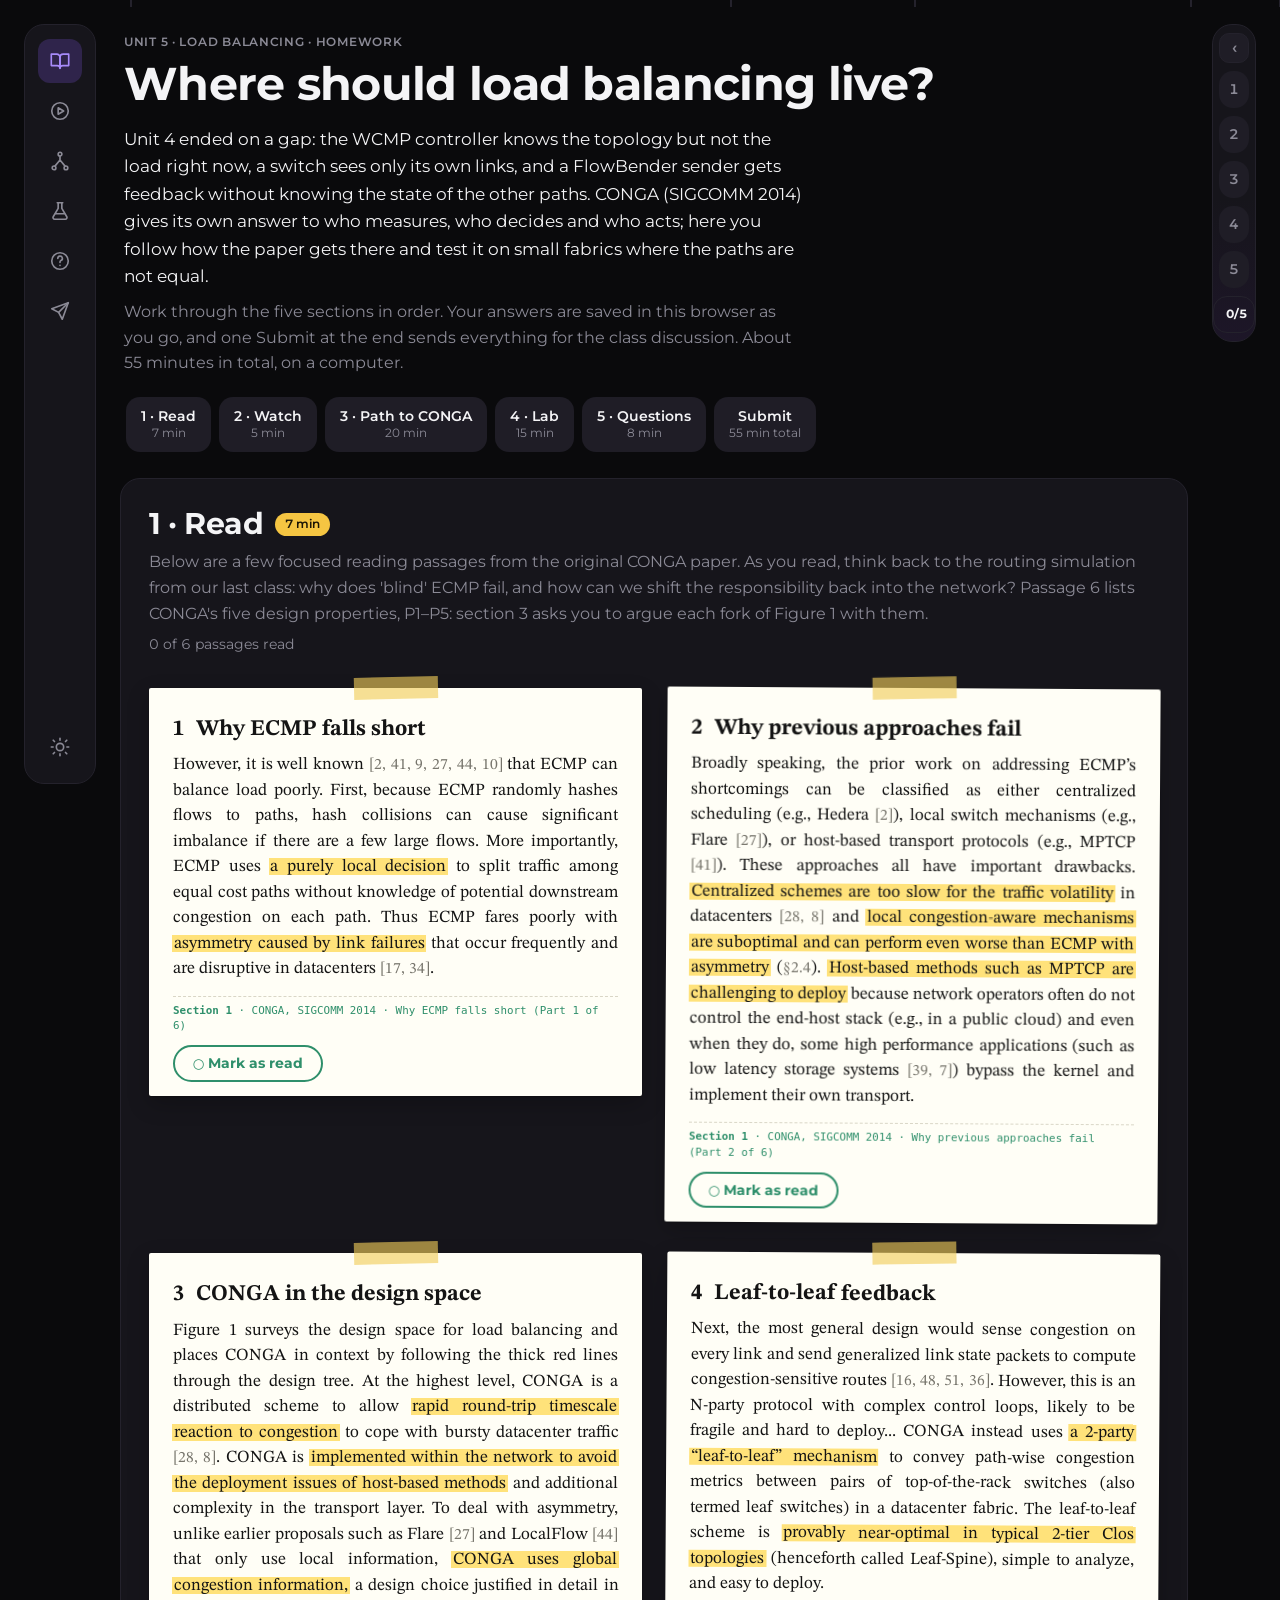
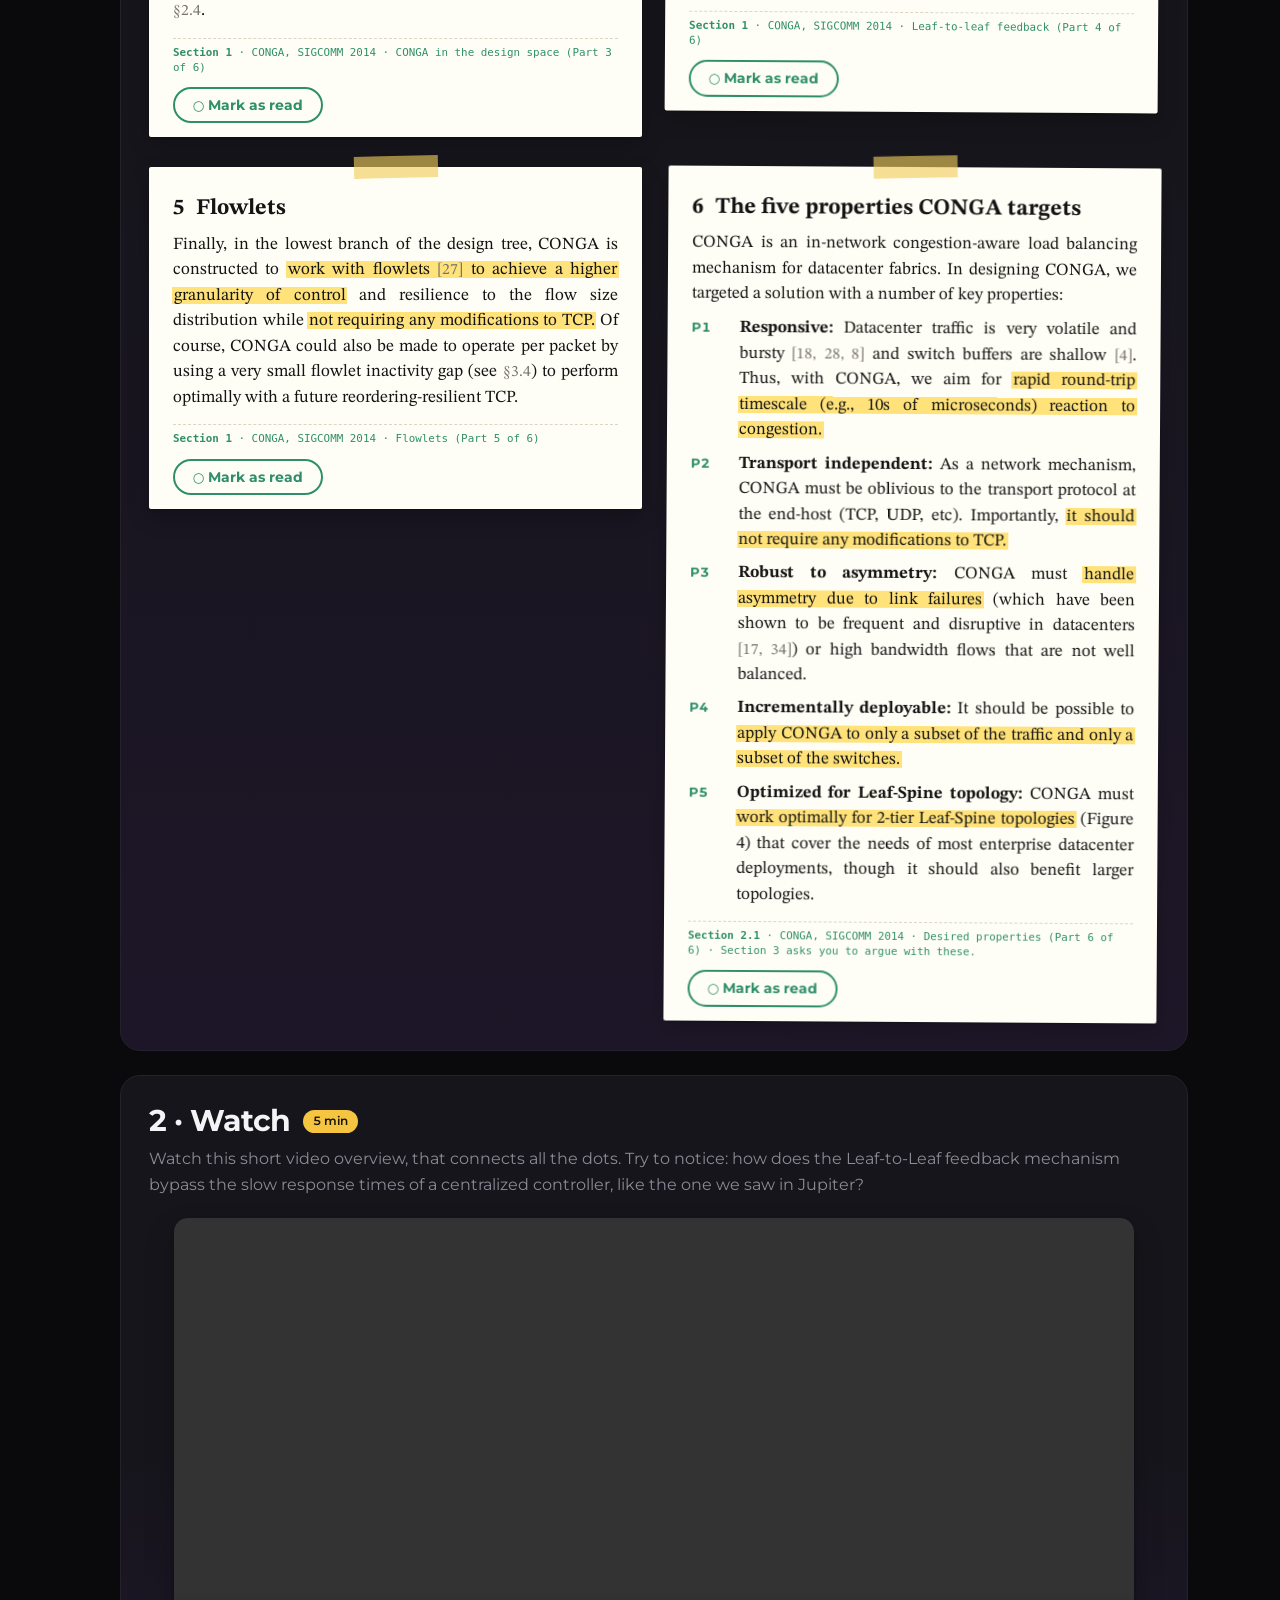
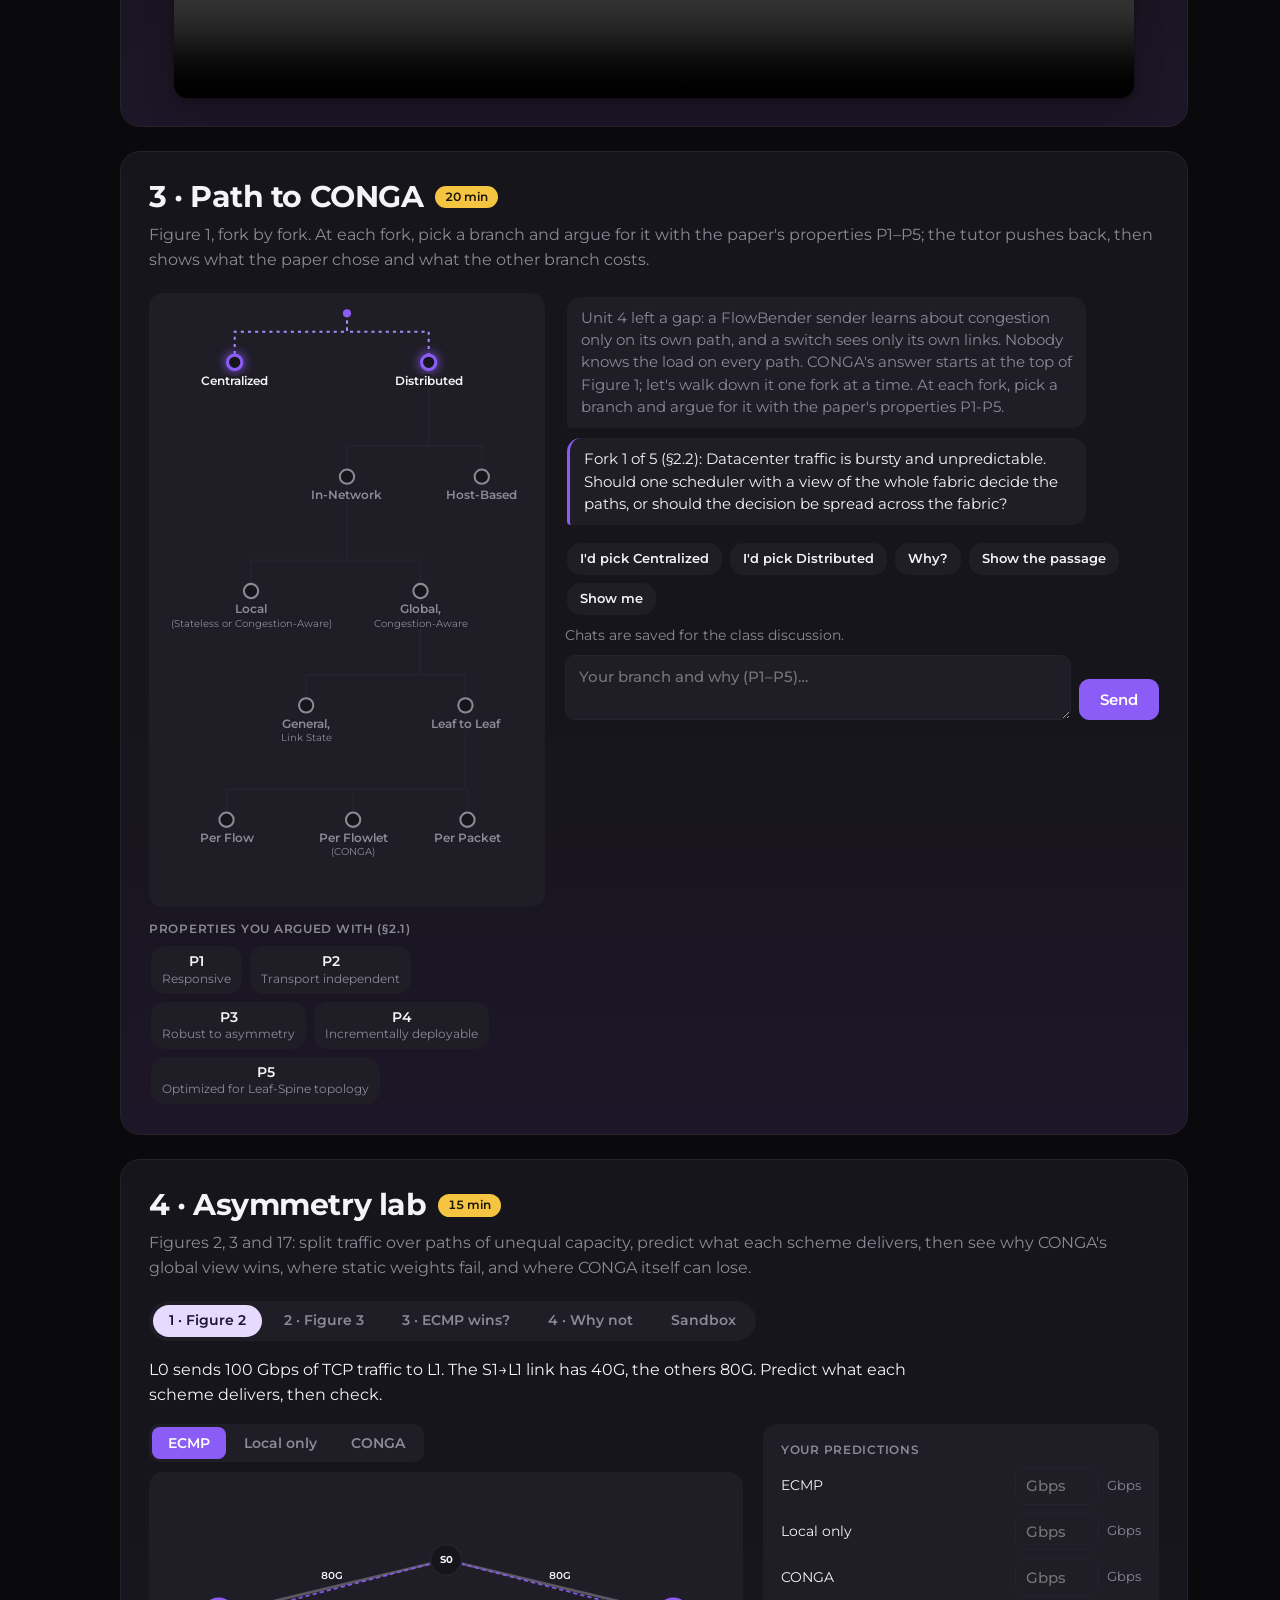
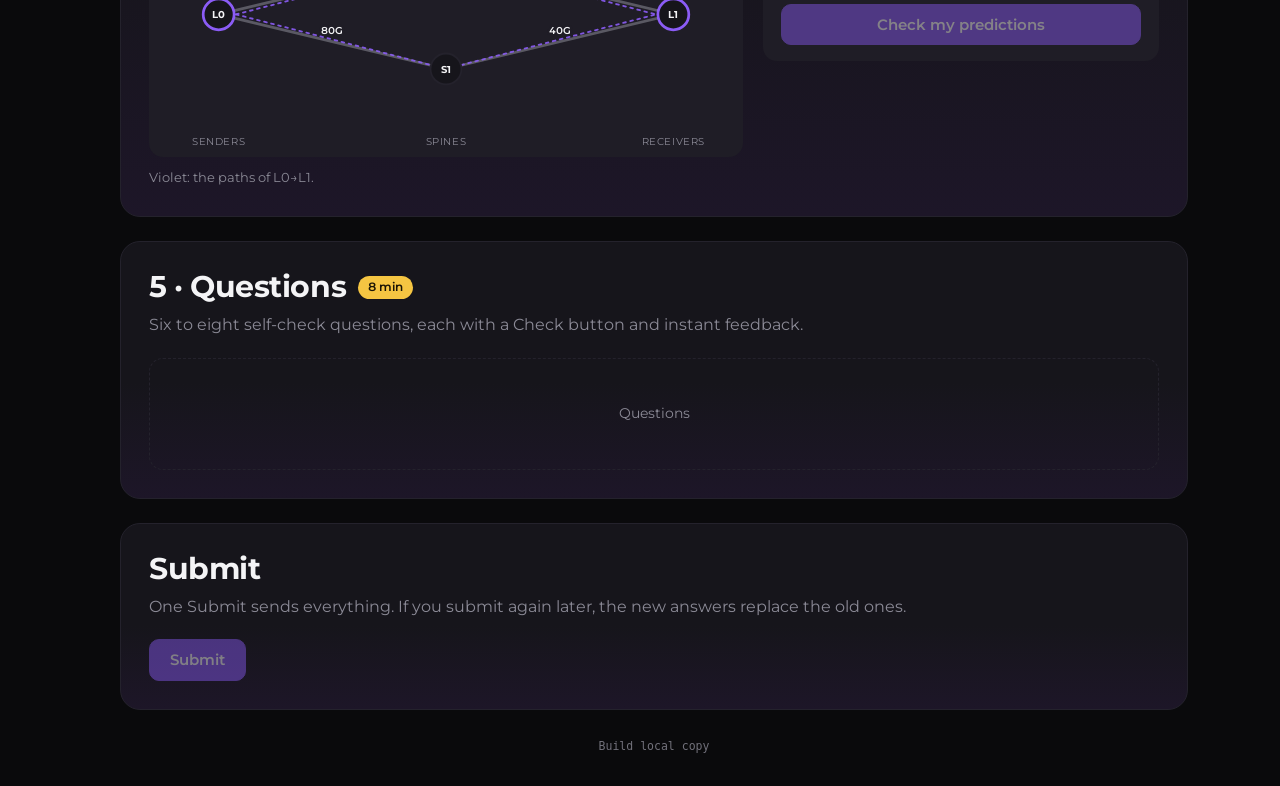
==== commit fa173ecd: "fix(read): add passage 6, §2.1's five properties P1-P5 (section 3 argues with them); Read is 7 min, " ====
--- a/site/public/hw/index.html
+++ b/site/public/hw/index.html
@@ -73,16 +73,16 @@
       <p>
         Work through the five sections in order. Your answers are saved in this browser as you go,
         and one Submit at the end sends everything for the class discussion.
-        About 60 minutes in total, on a computer.
+        About 55 minutes in total, on a computer.
       </p>
       <nav class="contents" aria-label="Contents">
         <ol class="chips">
-          <li><a class="chip" href="#read" data-progress-for="read"><span>1 · Read</span><span class="chip-sub">12 min</span></a></li>
+          <li><a class="chip" href="#read" data-progress-for="read"><span>1 · Read</span><span class="chip-sub">7 min</span></a></li>
           <li><a class="chip" href="#watch" data-progress-for="watch"><span>2 · Watch</span><span class="chip-sub">5 min</span></a></li>
           <li><a class="chip" href="#tutor" data-progress-for="tutor"><span>3 · Path to CONGA</span><span class="chip-sub">20 min</span></a></li>
           <li><a class="chip" href="#lab" data-progress-for="lab"><span>4 · Lab</span><span class="chip-sub">15 min</span></a></li>
           <li><a class="chip" href="#questions" data-progress-for="questions"><span>5 · Questions</span><span class="chip-sub">8 min</span></a></li>
-          <li><a class="chip" href="#submit"><span>Submit</span><span class="chip-sub">60 min total</span></a></li>
+          <li><a class="chip" href="#submit"><span>Submit</span><span class="chip-sub">55 min total</span></a></li>
         </ol>
       </nav>
     </header>
@@ -93,7 +93,7 @@
         <button class="side-toggle" type="button" aria-expanded="false" aria-controls="progress-panel" aria-label="Show your progress" title="Show your progress">‹</button>
         <h2>Your progress</h2>
         <ol class="progress-rows">
-          <li class="progress-row" data-progress-for="read"><a href="#read"><span class="n">1</span><span>Read</span><span class="badge badge-gold">12 min</span><span class="tick"><svg><use href="#i-check"/></svg></span></a></li>
+          <li class="progress-row" data-progress-for="read"><a href="#read"><span class="n">1</span><span>Read</span><span class="badge badge-gold">7 min</span><span class="tick"><svg><use href="#i-check"/></svg></span></a></li>
           <li class="progress-row" data-progress-for="watch"><a href="#watch"><span class="n">2</span><span>Watch</span><span class="badge badge-gold">5 min</span><span class="tick"><svg><use href="#i-check"/></svg></span></a></li>
           <li class="progress-row" data-progress-for="tutor"><a href="#tutor"><span class="n">3</span><span>Path to CONGA</span><span class="badge badge-gold">20 min</span><span class="tick"><svg><use href="#i-check"/></svg></span></a></li>
           <li class="progress-row" data-progress-for="lab"><a href="#lab"><span class="n">4</span><span>Lab</span><span class="badge badge-gold">15 min</span><span class="tick"><svg><use href="#i-check"/></svg></span></a></li>
@@ -111,8 +111,8 @@
 
       <section id="read" class="part panel" aria-labelledby="read-title">
         <header class="section-head">
-          <div class="section-title-row"><h2 id="read-title">1 · Read</h2><span class="badge badge-gold">12 min</span></div>
-          <p class="subtitle">Below are a few focused reading passages from the original CONGA paper. As you read, think back to the routing simulation from our last class: why does 'blind' ECMP fail, and how can we shift the responsibility back into the network?</p>
+          <div class="section-title-row"><h2 id="read-title">1 · Read</h2><span class="badge badge-gold">7 min</span></div>
+          <p class="subtitle">Below are a few focused reading passages from the original CONGA paper. As you read, think back to the routing simulation from our last class: why does 'blind' ECMP fail, and how can we shift the responsibility back into the network? Passage 6 lists CONGA's five design properties, P1–P5: section 3 asks you to argue each fork of Figure 1 with them.</p>
         </header>
         <div class="reading">
           <article class="passage" aria-labelledby="passage-1-title">
@@ -120,7 +120,7 @@
             <p class="passage-text">
               However, it is well known <span class="cite">[2, 41, 9, 27, 44, 10]</span> that ECMP can balance load poorly. First, because ECMP randomly hashes flows to paths, hash collisions can cause significant imbalance if there are a few large flows. More importantly, ECMP uses <mark>a purely local decision</mark> to split traffic among equal cost paths without knowledge of potential downstream congestion on each path. Thus ECMP fares poorly with <mark>asymmetry caused by link failures</mark> that occur frequently and are disruptive in datacenters <span class="cite">[17, 34]</span>.
             </p>
-            <p class="passage-caption"><b>Section 1</b> · CONGA, SIGCOMM 2014 · Why ECMP falls short (Part 1 of 5)</p>
+            <p class="passage-caption"><b>Section 1</b> · CONGA, SIGCOMM 2014 · Why ECMP falls short (Part 1 of 6)</p>
           </article>
 
           <article class="passage" aria-labelledby="passage-2-title">
@@ -128,7 +128,7 @@
             <p class="passage-text">
               Broadly speaking, the prior work on addressing ECMP’s shortcomings can be classified as either centralized scheduling (e.g., Hedera <span class="cite">[2]</span>), local switch mechanisms (e.g., Flare <span class="cite">[27]</span>), or host-based transport protocols (e.g., MPTCP <span class="cite">[41]</span>). These approaches all have important drawbacks. <mark>Centralized schemes are too slow for the traffic volatility</mark> in datacenters <span class="cite">[28, 8]</span> and <mark>local congestion-aware mechanisms are suboptimal and can perform even worse than ECMP with asymmetry</mark> (<span class="cite">§2.4</span>). <mark>Host-based methods such as MPTCP are challenging to deploy</mark> because network operators often do not control the end-host stack (e.g., in a public cloud) and even when they do, some high performance applications (such as low latency storage systems <span class="cite">[39, 7]</span>) bypass the kernel and implement their own transport.
             </p>
-            <p class="passage-caption"><b>Section 1</b> · CONGA, SIGCOMM 2014 · Why previous approaches fail (Part 2 of 5)</p>
+            <p class="passage-caption"><b>Section 1</b> · CONGA, SIGCOMM 2014 · Why previous approaches fail (Part 2 of 6)</p>
           </article>
 
           <article class="passage" aria-labelledby="passage-3-title">
@@ -136,7 +136,7 @@
             <p class="passage-text">
               Figure 1 surveys the design space for load balancing and places CONGA in context by following the thick red lines through the design tree. At the highest level, CONGA is a distributed scheme to allow <mark>rapid round-trip timescale reaction to congestion</mark> to cope with bursty datacenter traffic <span class="cite">[28, 8]</span>. CONGA is <mark>implemented within the network to avoid the deployment issues of host-based methods</mark> and additional complexity in the transport layer. To deal with asymmetry, unlike earlier proposals such as Flare <span class="cite">[27]</span> and LocalFlow <span class="cite">[44]</span> that only use local information, <mark>CONGA uses global congestion information,</mark> a design choice justified in detail in <span class="cite">§2.4</span>.
             </p>
-            <p class="passage-caption"><b>Section 1</b> · CONGA, SIGCOMM 2014 · CONGA in the design space (Part 3 of 5)</p>
+            <p class="passage-caption"><b>Section 1</b> · CONGA, SIGCOMM 2014 · CONGA in the design space (Part 3 of 6)</p>
           </article>
 
           <article class="passage" aria-labelledby="passage-4-title">
@@ -144,15 +144,30 @@
             <p class="passage-text">
               Next, the most general design would sense congestion on every link and send generalized link state packets to compute congestion-sensitive routes <span class="cite">[16, 48, 51, 36]</span>. However, this is an N-party protocol with complex control loops, likely to be fragile and hard to deploy... CONGA instead uses <mark>a 2-party “leaf-to-leaf” mechanism</mark> to convey path-wise congestion metrics between pairs of top-of-the-rack switches (also termed leaf switches) in a datacenter fabric. The leaf-to-leaf scheme is <mark>provably near-optimal in typical 2-tier Clos topologies</mark> (henceforth called Leaf-Spine), simple to analyze, and easy to deploy.
             </p>
-            <p class="passage-caption"><b>Section 1</b> · CONGA, SIGCOMM 2014 · Leaf-to-leaf feedback (Part 4 of 5)</p>
+            <p class="passage-caption"><b>Section 1</b> · CONGA, SIGCOMM 2014 · Leaf-to-leaf feedback (Part 4 of 6)</p>
           </article>
 
           <article class="passage" aria-labelledby="passage-5-title">
             <h3 class="passage-title" id="passage-5-title"><span class="passage-n">5</span>Flowlets</h3>
             <p class="passage-text">
-              Finally, in the lowest branch of the design tree, CONGA is constructed <mark>work with flowlets <span class="cite">[27]</span> to achieve a higher granularity of control</mark> and resilience to the flow size distribution while <mark>not requiring any modifications to TCP.</mark> Of course, CONGA could also be made to operate per packet by using a very small flowlet inactivity gap (see <span class="cite">§3.4</span>) to perform optimally with a future reordering-resilient TCP.
-            </p>
-            <p class="passage-caption"><b>Section 1</b> · CONGA, SIGCOMM 2014 · Flowlets (Part 5 of 5)</p>
+              Finally, in the lowest branch of the design tree, CONGA is constructed to <mark>work with flowlets <span class="cite">[27]</span> to achieve a higher granularity of control</mark> and resilience to the flow size distribution while <mark>not requiring any modifications to TCP.</mark> Of course, CONGA could also be made to operate per packet by using a very small flowlet inactivity gap (see <span class="cite">§3.4</span>) to perform optimally with a future reordering-resilient TCP.
+            </p>
+            <p class="passage-caption"><b>Section 1</b> · CONGA, SIGCOMM 2014 · Flowlets (Part 5 of 6)</p>
+          </article>
+
+          <article class="passage" aria-labelledby="passage-6-title">
+            <h3 class="passage-title" id="passage-6-title"><span class="passage-n">6</span>The five properties CONGA targets</h3>
+            <div class="passage-text">
+              <p>CONGA is an in-network congestion-aware load balancing mechanism for datacenter fabrics. In designing CONGA, we targeted a solution with a number of key properties:</p>
+              <ol class="passage-props">
+                <li><span class="ptag">P1</span><span><b>Responsive:</b> Datacenter traffic is very volatile and bursty <span class="cite">[18, 28, 8]</span> and switch buffers are shallow <span class="cite">[4]</span>. Thus, with CONGA, we aim for <mark>rapid round-trip timescale (e.g., 10s of microseconds) reaction to congestion.</mark></span></li>
+                <li><span class="ptag">P2</span><span><b>Transport independent:</b> As a network mechanism, CONGA must be oblivious to the transport protocol at the end-host (TCP, UDP, etc). Importantly, <mark>it should not require any modifications to TCP.</mark></span></li>
+                <li><span class="ptag">P3</span><span><b>Robust to asymmetry:</b> CONGA must <mark>handle asymmetry due to link failures</mark> (which have been shown to be frequent and disruptive in datacenters <span class="cite">[17, 34]</span>) or high bandwidth flows that are not well balanced.</span></li>
+                <li><span class="ptag">P4</span><span><b>Incrementally deployable:</b> It should be possible to <mark>apply CONGA to only a subset of the traffic and only a subset of the switches.</mark></span></li>
+                <li><span class="ptag">P5</span><span><b>Optimized for Leaf-Spine topology:</b> CONGA must <mark>work optimally for 2-tier Leaf-Spine topologies</mark> (Figure 4) that cover the needs of most enterprise datacenter deployments, though it should also benefit larger topologies.</span></li>
+              </ol>
+            </div>
+            <p class="passage-caption"><b>Section 2.1</b> · CONGA, SIGCOMM 2014 · Desired properties (Part 6 of 6) · Section 3 asks you to argue with these.</p>
           </article>
         </div>
       </section>
@@ -194,9 +209,9 @@
       <section id="questions" class="part panel" aria-labelledby="questions-title">
         <header class="section-head">
           <div class="section-title-row"><h2 id="questions-title">5 · Questions</h2><span class="badge badge-gold">8 min</span></div>
-          <p class="subtitle">Eight self-check questions, each with a Check button and instant feedback. Only your first try counts toward the score.</p>
-        </header>
-        <div class="qz" data-questions></div>
+          <p class="subtitle">Six to eight self-check questions, each with a Check button and instant feedback.</p>
+        </header>
+        <div class="slot">Questions</div>
       </section>
 
       <section id="submit" class="part panel" aria-labelledby="submit-title">
--- a/site/public/hw/hw.css
+++ b/site/public/hw/hw.css
@@ -71,6 +71,10 @@
   -webkit-box-decoration-break: clone;
   box-decoration-break: clone;
 }
+.passage-text > p { margin: 0 0 0.5em; }
+.passage-props { margin: 0; padding: 0; list-style: none; display: flex; flex-direction: column; gap: 0.45em; }
+.passage-props li { display: grid; grid-template-columns: 2.4em 1fr; gap: 0.4em; align-items: baseline; }
+.ptag { font-family: var(--font); font-weight: 700; font-size: 0.78em; color: var(--paper-accent); font-variant-numeric: tabular-nums; }
 .passage-text .cite {
   color: var(--paper-muted);
   font-size: 0.92em;
@@ -431,44 +435,3 @@
 .lab-table tr.is-selected td { background: var(--violet-fill); }
 .lab-del { padding: 0.4rem 0.7rem; font-size: 0.8rem; }
 @media (prefers-reduced-motion: reduce) { .fabric-line, .lab-bar-fill { transition: none; } }
-
-/* ---------- 5 · Questions (step 09) ---------- */
-.qz { display: flex; flex-direction: column; gap: 16px; }
-.qz-chips .chip { min-width: 56px; }
-.chip.is-missed::after { content: ""; width: 6px; height: 6px; border-radius: 50%; background: var(--bad); margin-top: 2px; }
-.qz-main { display: grid; grid-template-columns: minmax(0, 1fr) 320px; gap: 20px; align-items: start; }
-.qz-card { display: flex; flex-direction: column; gap: 14px; padding: 20px 22px; border: 1px solid var(--border); border-radius: var(--radius-md); background: var(--panel-raised); min-height: 360px; }
-.qz-card .label { margin: 0; }
-.qz-prompt { margin: 0; font-size: 1.08rem; font-weight: 600; line-height: 1.45; max-width: 760px; }
-.qz-prompt:focus { outline: none; }
-.qz-options { display: flex; flex-direction: column; gap: 8px; margin: 0; padding: 0; border: 0; min-width: 0; }
-.qz-option { display: flex; align-items: flex-start; gap: 10px; padding: 10px 14px; border: 1px solid var(--border); border-radius: var(--radius-sm); cursor: pointer; line-height: 1.45; }
-.qz-option:hover { border-color: var(--muted); }
-.qz-option:has(input:checked) { border-color: var(--violet); background: var(--violet-fill); }
-.qz-option:has(input:focus-visible) { outline: 2px solid var(--violet-soft); outline-offset: 1px; }
-.qz-options:disabled .qz-option { cursor: default; }
-.qz-option input { margin: 3px 0 0; accent-color: var(--violet); flex: 0 0 auto; }
-.qz-numrow { display: flex; align-items: center; gap: 10px; }
-.qz-num { width: 140px; padding: 0.55rem 0.7rem; font-size: 1.05rem; font-variant-numeric: tabular-nums; }
-.qz-unit { color: var(--muted); font-weight: 600; }
-.qz-order { display: flex; flex-direction: column; gap: 8px; margin: 0; padding: 0; list-style: none; }
-.qz-order-item { display: grid; grid-template-columns: 28px 1fr auto; align-items: center; gap: 10px; padding: 8px 10px 8px 14px; border: 1px solid var(--border); border-radius: var(--radius-sm); }
-.qz-order-n { color: var(--violet-soft); font-weight: 700; font-variant-numeric: tabular-nums; }
-.qz-order-btns { display: flex; gap: 6px; }
-.qz-move { min-width: 36px; padding: 4px 0; }
-.qz-actions { display: flex; align-items: center; gap: 10px; }
-.qz-tries { color: var(--muted); font-size: 0.85rem; }
-.qz-result { display: flex; flex-direction: column; gap: 8px; }
-.qz-result .check-result:focus { outline: 2px solid var(--violet-soft); outline-offset: 2px; }
-.qz-expl { margin: 0; line-height: 1.55; max-width: 760px; }
-.qz-src { margin: 0; color: var(--muted); font-size: 0.85rem; }
-.qz-aside { display: flex; flex-direction: column; gap: 12px; padding: 18px 20px; border: 1px solid var(--border); border-radius: var(--radius-md); }
-.qz-aside .label { margin: 0; }
-.qz-count { margin: 0; font-size: 1.05rem; }
-.qz-count strong { font-size: 2rem; font-variant-numeric: tabular-nums; }
-.qz-note { margin: 0; color: var(--muted); font-size: 0.88rem; line-height: 1.5; }
-.qz-missed ul { margin: 6px 0 0; padding: 0; list-style: none; display: flex; flex-direction: column; gap: 6px; font-size: 0.9rem; }
-.qz-missed-q { font-weight: 700; color: var(--bad); }
-.qz-missed a { color: var(--violet-soft); }
-.qz-missed-src { color: var(--muted); }
-.qz-error { color: var(--bad); }
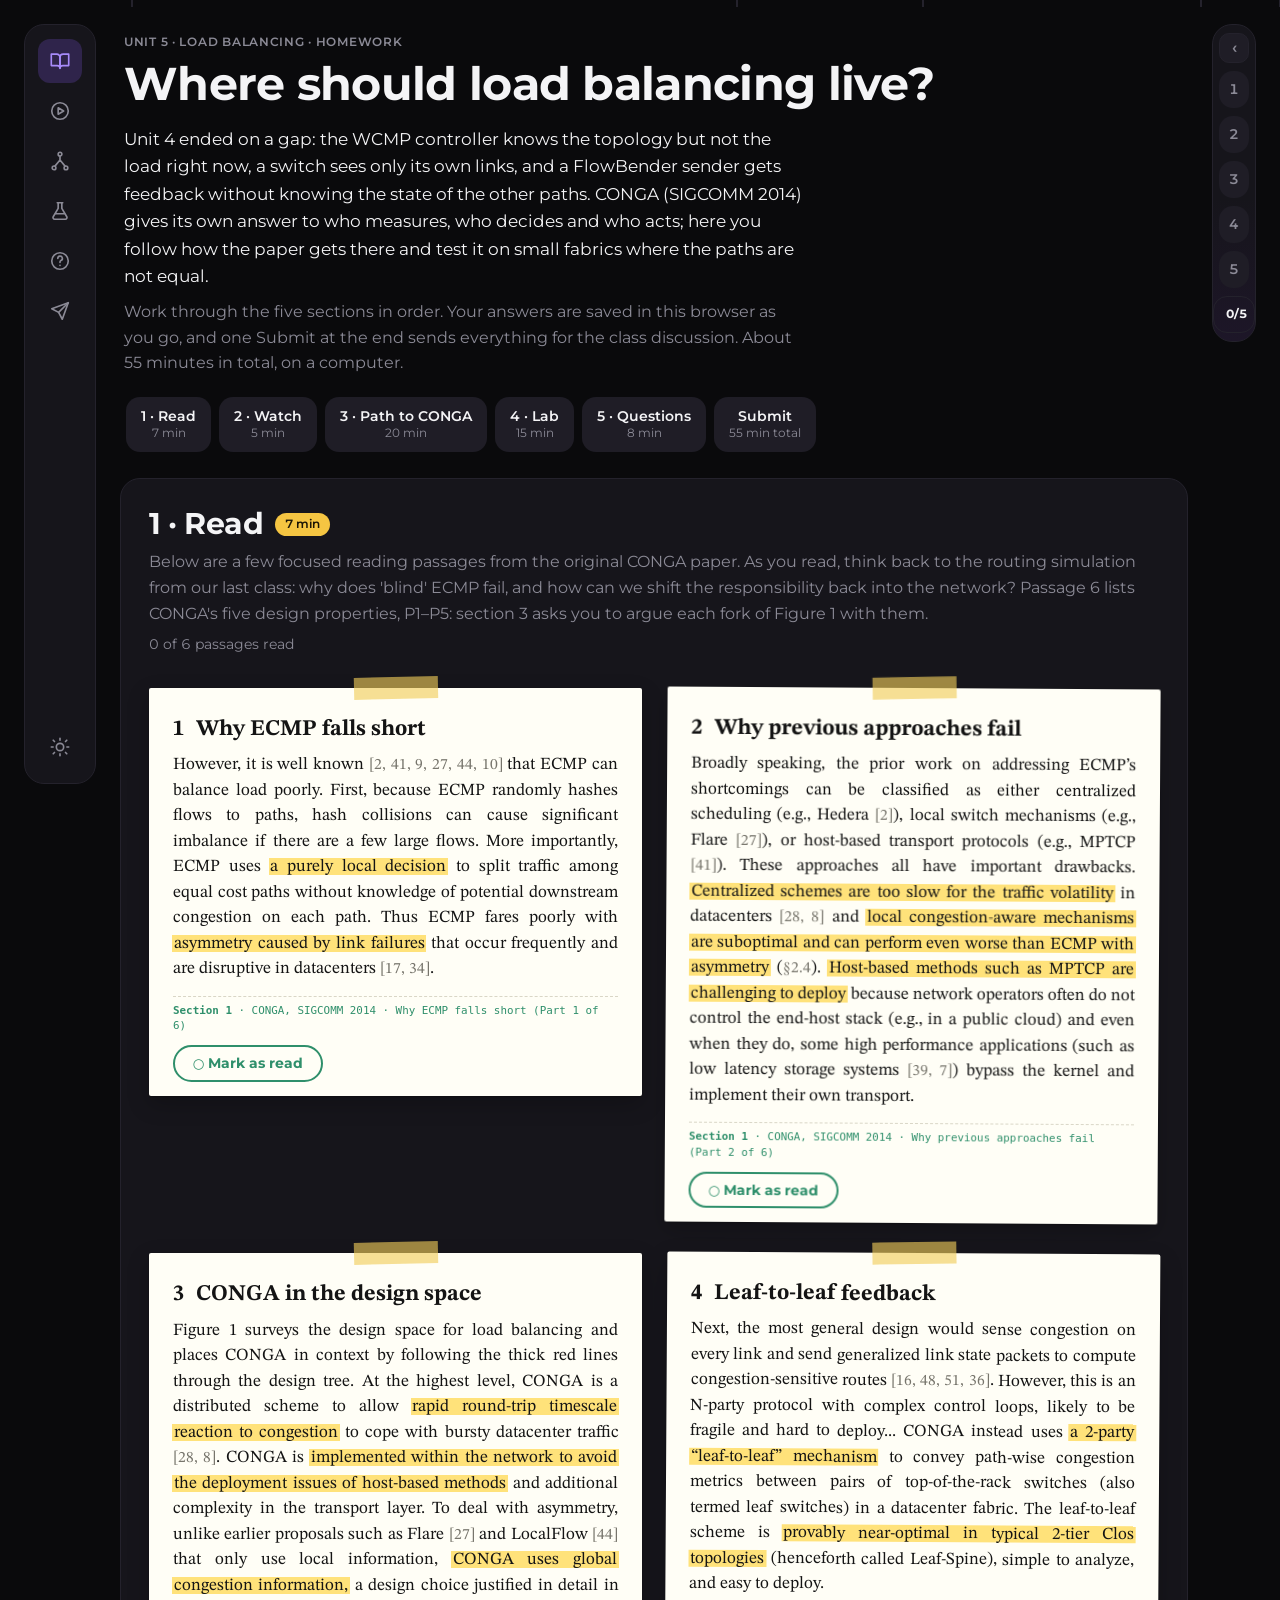
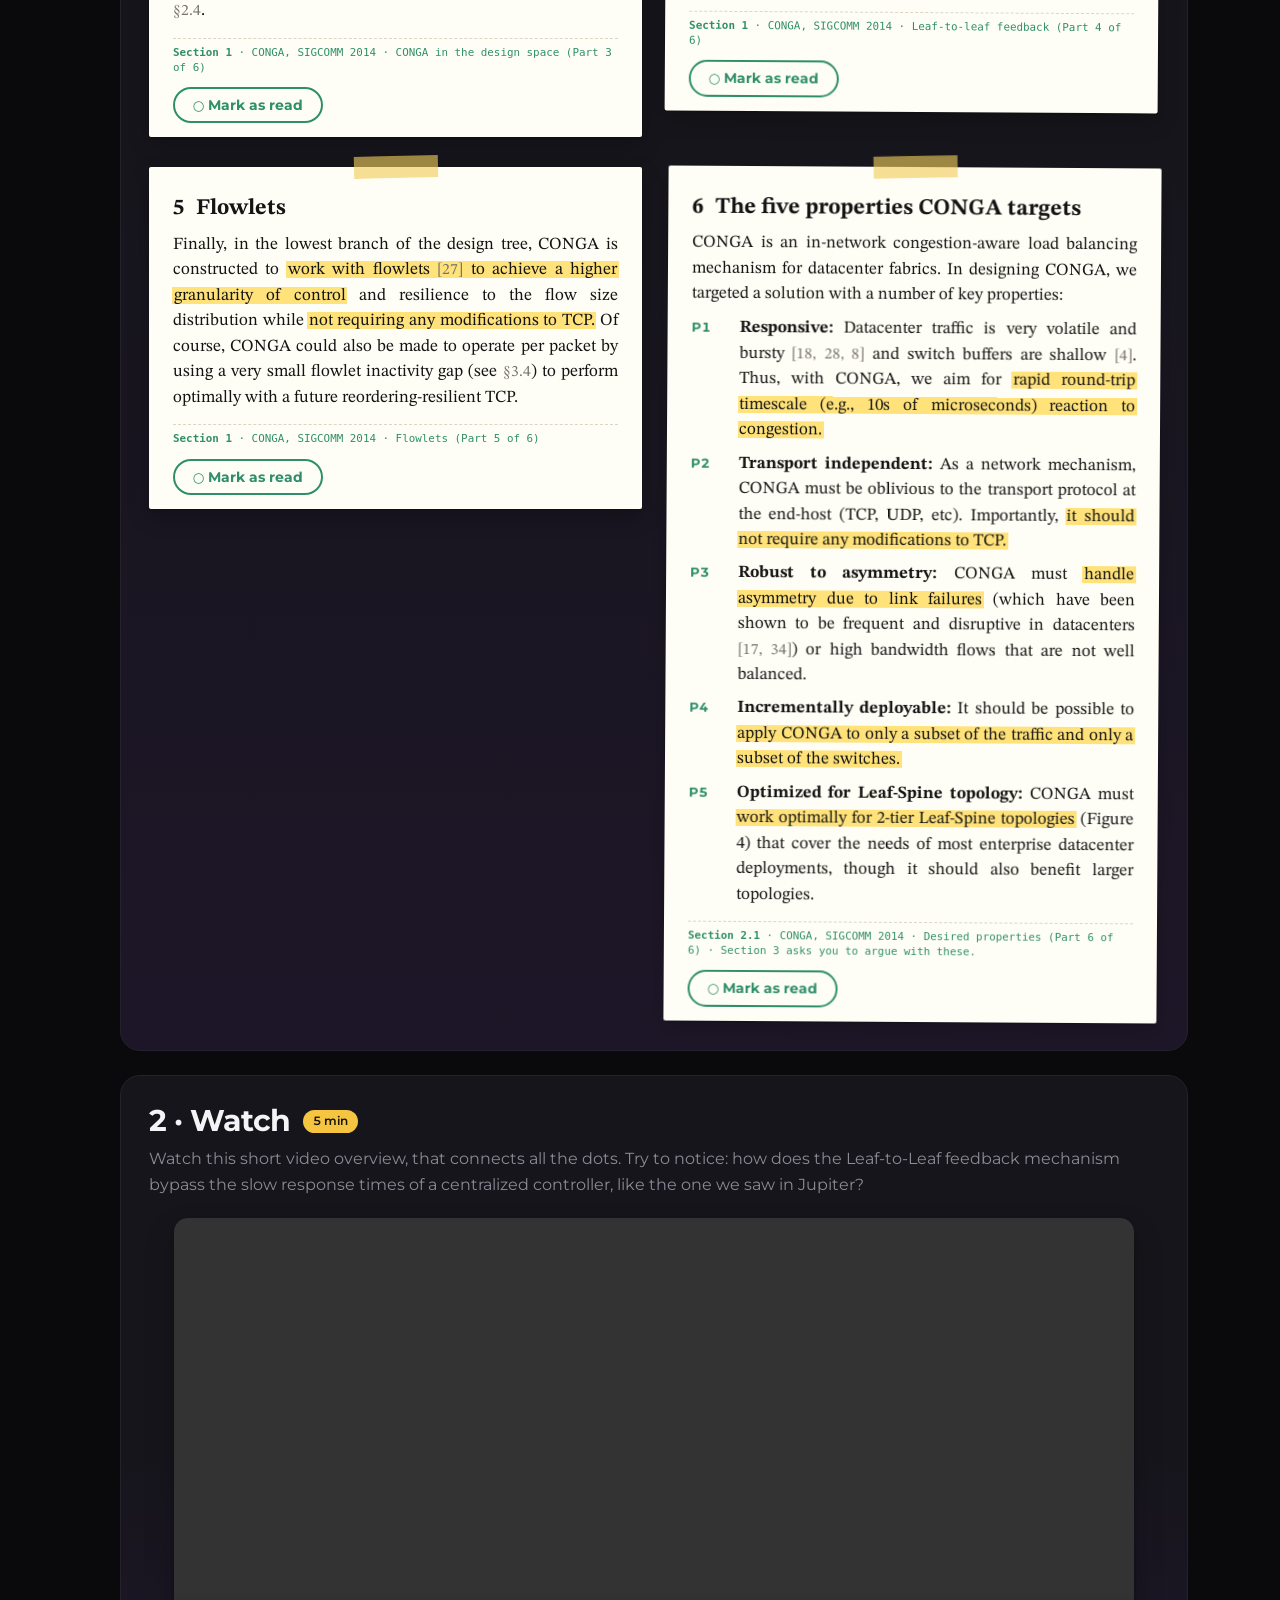
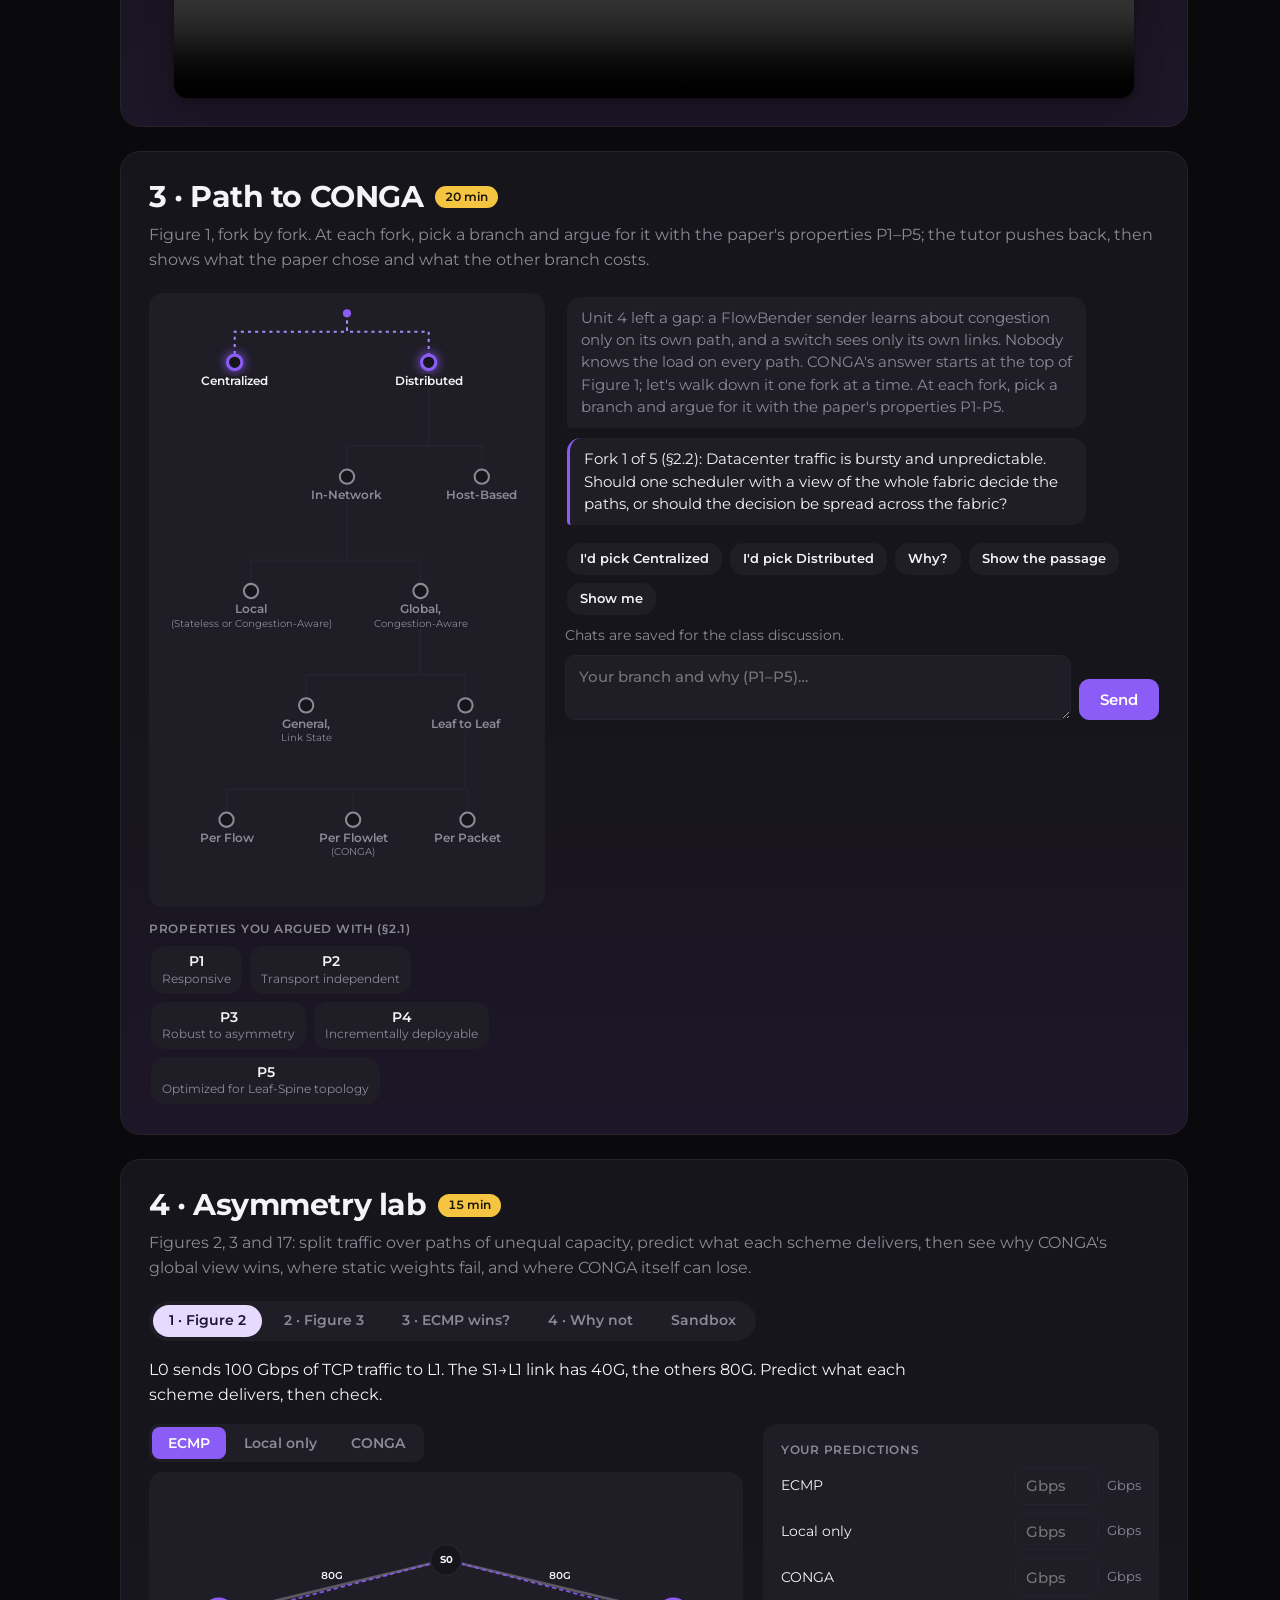
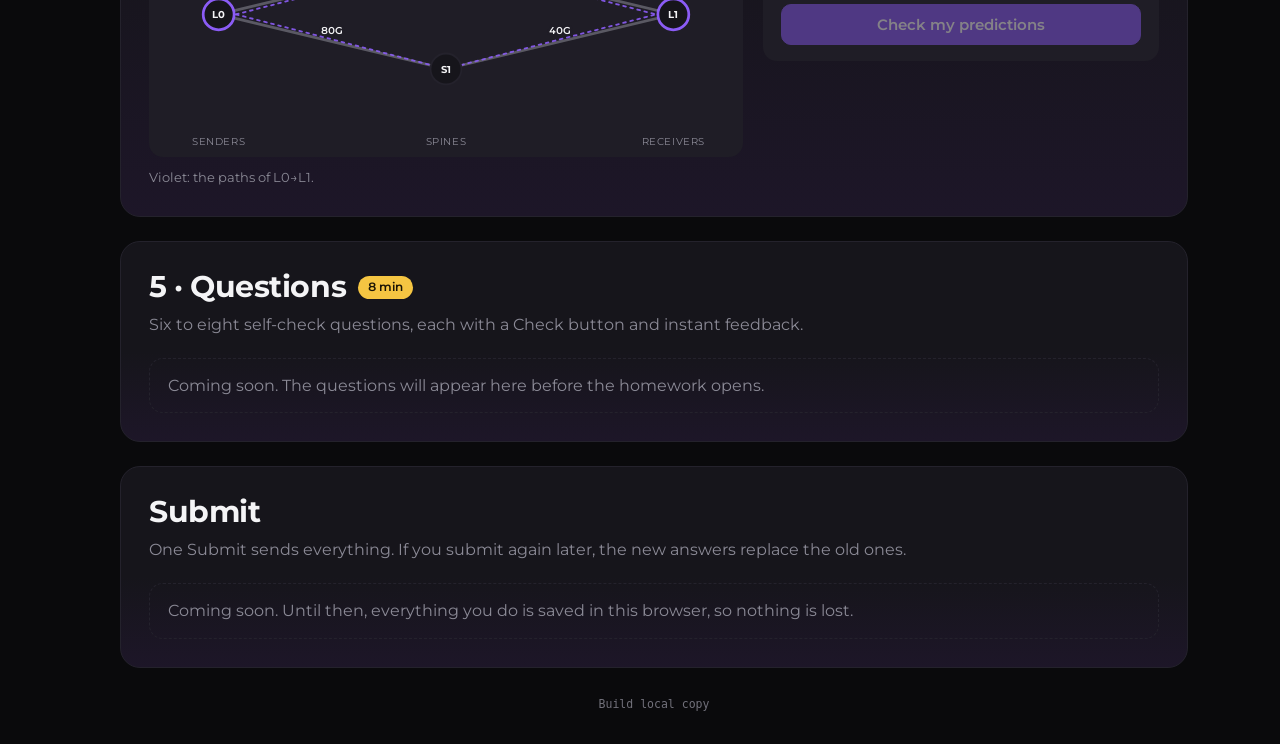
==== commit 6e79fbdb: "fix: Questions and Submit say 'Coming soon' until steps 09 and 07 land; no placeholder slot, no dead" ====
--- a/site/public/hw/index.html
+++ b/site/public/hw/index.html
@@ -211,7 +211,7 @@
           <div class="section-title-row"><h2 id="questions-title">5 · Questions</h2><span class="badge badge-gold">8 min</span></div>
           <p class="subtitle">Six to eight self-check questions, each with a Check button and instant feedback.</p>
         </header>
-        <div class="slot">Questions</div>
+        <p class="coming-soon">Coming soon. The questions will appear here before the homework opens.</p>
       </section>
 
       <section id="submit" class="part panel" aria-labelledby="submit-title">
@@ -219,7 +219,7 @@
           <div class="section-title-row"><h2 id="submit-title">Submit</h2></div>
           <p class="subtitle">One Submit sends everything. If you submit again later, the new answers replace the old ones.</p>
         </header>
-        <button class="btn btn-primary" type="button" disabled>Submit</button>
+        <p class="coming-soon">Coming soon. Until then, everything you do is saved in this browser, so nothing is lost.</p>
       </section>
 
       <footer class="build-stamp">Build <!--BUILD-->local copy<!--/BUILD--></footer>
--- a/site/public/hw/hw.css
+++ b/site/public/hw/hw.css
@@ -256,6 +256,10 @@
 
 .guided { display: flex; flex-direction: column; gap: 10px; }
 .guided > .label { margin: 4px 0 0; }
+/* guided mode: the five properties in five equal columns; names wrap instead of being cut off */
+.prop-pick { display: grid; grid-template-columns: repeat(5, minmax(0, 1fr)); gap: 8px; overflow: visible; }
+.prop-pick .chip { min-width: 0; padding: 8px 6px; white-space: normal; text-align: center; justify-content: flex-start; }
+.prop-pick .chip .chip-sub { line-height: 1.25; }
 .btn-row { display: flex; flex-wrap: wrap; gap: 8px; }
 .tutor-hint { border: 1px dashed var(--border); border-radius: var(--radius-sm); padding: 10px 12px; font-size: 0.88rem; color: var(--muted); display: flex; flex-direction: column; gap: 8px; }
 .tutor-hint p { margin: 0; }
@@ -435,3 +439,6 @@
 .lab-table tr.is-selected td { background: var(--violet-fill); }
 .lab-del { padding: 0.4rem 0.7rem; font-size: 0.8rem; }
 @media (prefers-reduced-motion: reduce) { .fabric-line, .lab-bar-fill { transition: none; } }
+
+/* sections not built yet (Questions: step 09, Submit: step 07) */
+.coming-soon { margin: 0; padding: 14px 18px; border: 1px dashed var(--border); border-radius: var(--radius-md); color: var(--muted); }
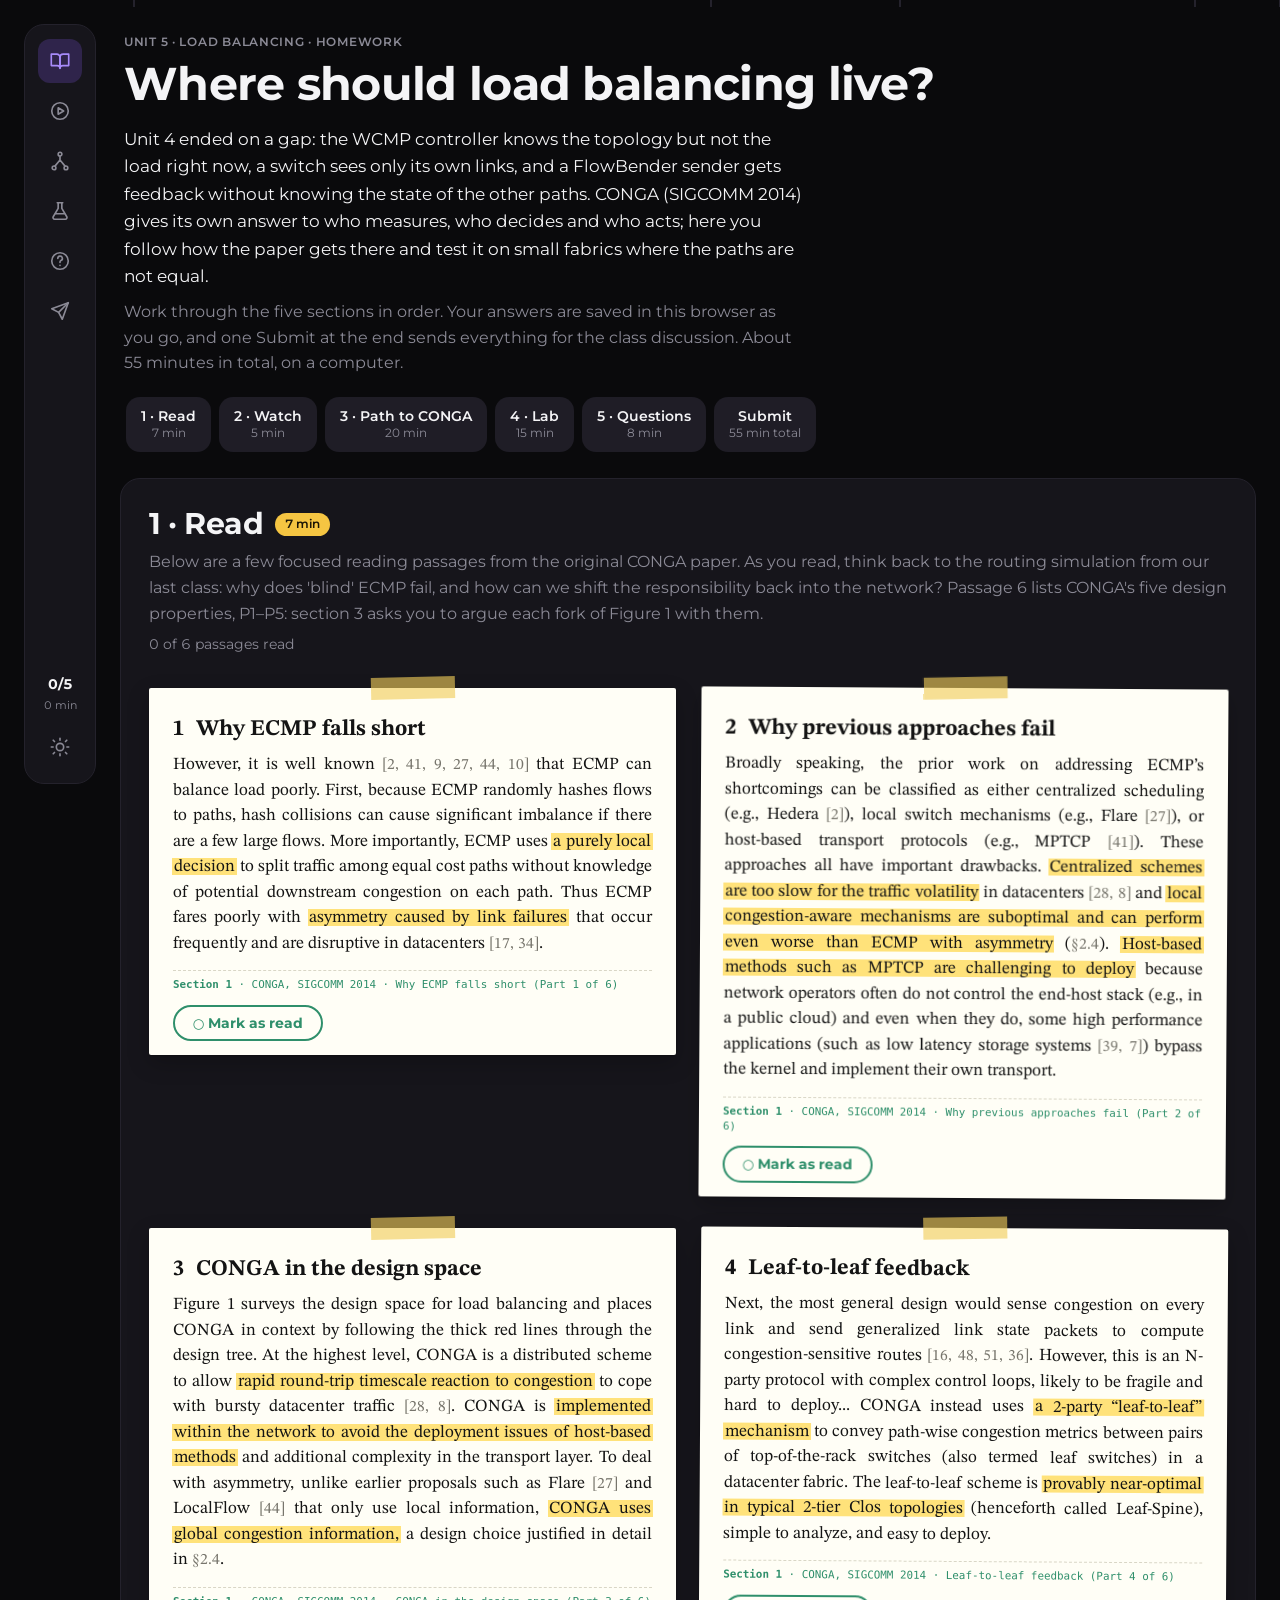
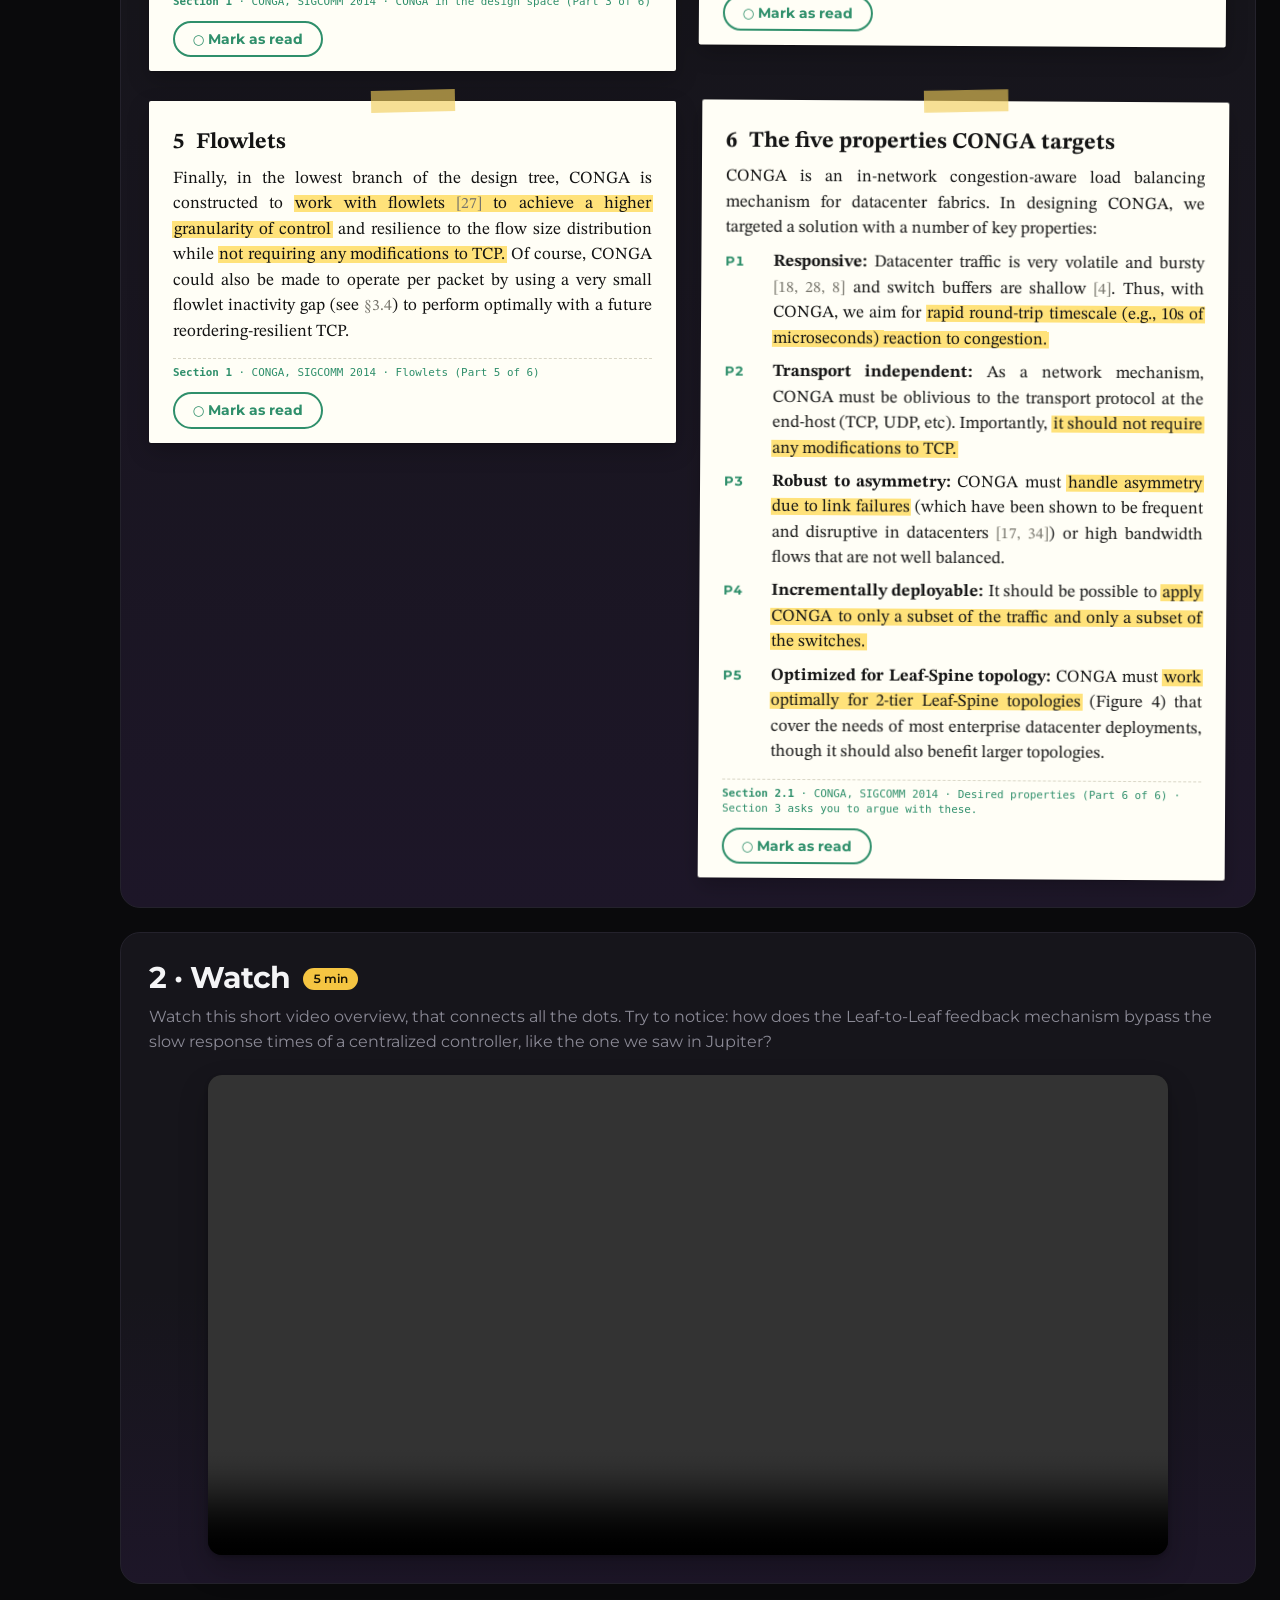
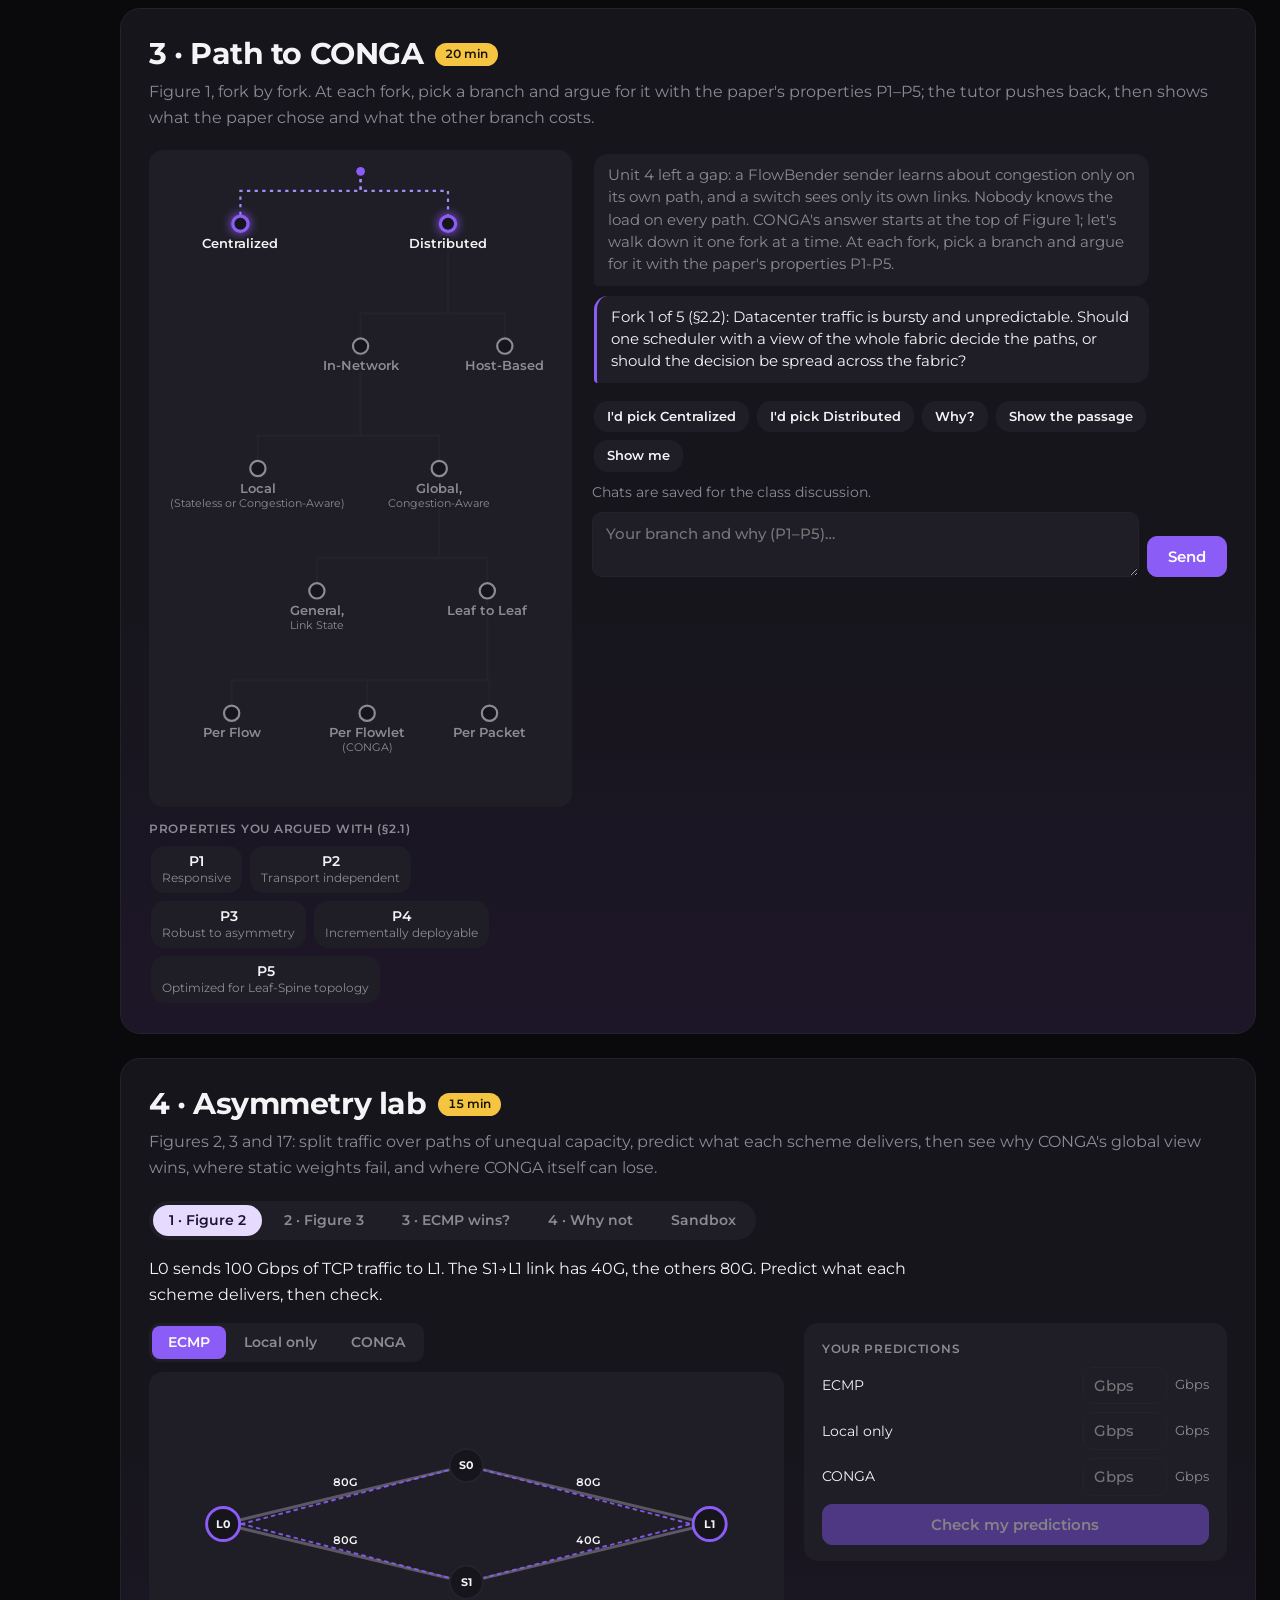
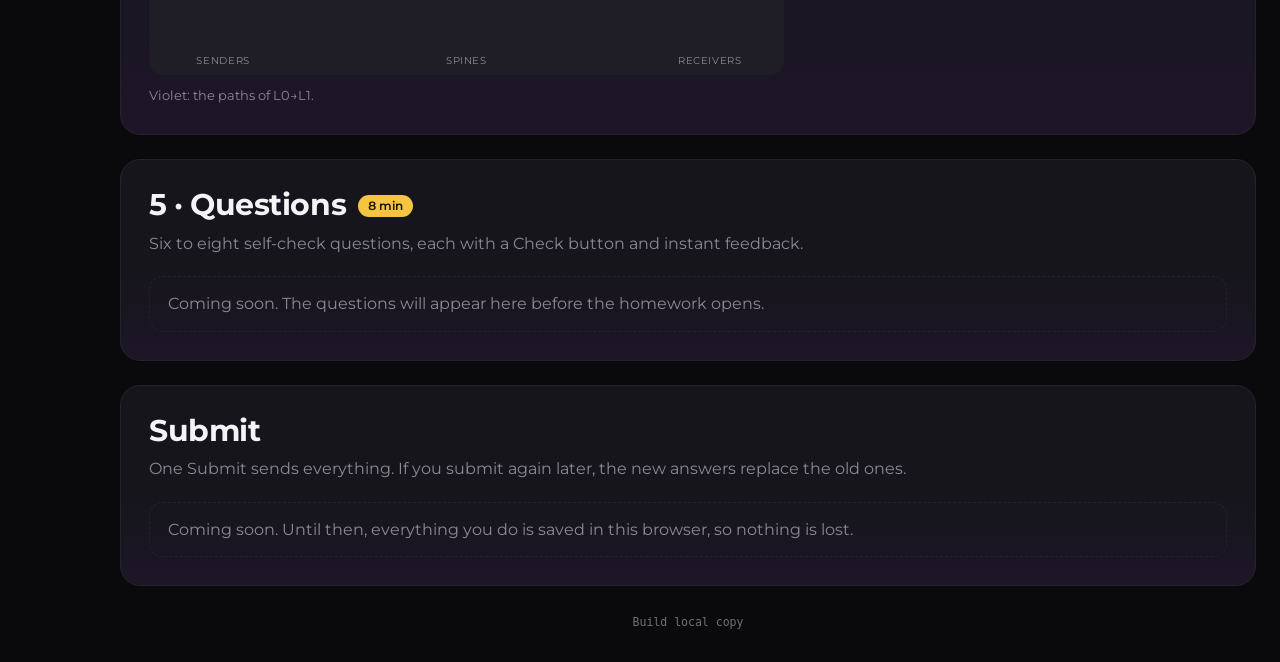
==== commit d028ab75: "feat(layout): one navigation: the right progress strip is gone; done dots stay on the rail and 'x/5 " ====
--- a/site/public/hw/index.html
+++ b/site/public/hw/index.html
@@ -52,6 +52,10 @@
           <li><a class="rail-btn" href="#submit" data-section="submit" title="Submit" aria-label="Submit"><svg class="icon"><use href="#i-submit"/></svg></a></li>
         </ul>
         <div class="rail-spacer"></div>
+        <div class="rail-stats" title="Sections done · time spent">
+          <span class="rail-count" data-progress-count aria-label="Sections done">0/5</span>
+          <span class="rail-time" data-time-spent aria-label="Time spent">0 min</span>
+        </div>
         <button class="rail-btn theme-toggle" type="button" data-icon aria-label="Switch theme">
           <svg class="icon icon-sun"><use href="#i-sun"/></svg>
           <svg class="icon icon-moon"><use href="#i-moon"/></svg>
@@ -87,25 +91,6 @@
       </nav>
     </header>
 
-    <!-- ===================== right column: progress ===================== -->
-    <aside class="side" aria-label="Your progress">
-      <div class="panel progress-panel" id="progress-panel">
-        <button class="side-toggle" type="button" aria-expanded="false" aria-controls="progress-panel" aria-label="Show your progress" title="Show your progress">‹</button>
-        <h2>Your progress</h2>
-        <ol class="progress-rows">
-          <li class="progress-row" data-progress-for="read"><a href="#read"><span class="n">1</span><span>Read</span><span class="badge badge-gold">7 min</span><span class="tick"><svg><use href="#i-check"/></svg></span></a></li>
-          <li class="progress-row" data-progress-for="watch"><a href="#watch"><span class="n">2</span><span>Watch</span><span class="badge badge-gold">5 min</span><span class="tick"><svg><use href="#i-check"/></svg></span></a></li>
-          <li class="progress-row" data-progress-for="tutor"><a href="#tutor"><span class="n">3</span><span>Path to CONGA</span><span class="badge badge-gold">20 min</span><span class="tick"><svg><use href="#i-check"/></svg></span></a></li>
-          <li class="progress-row" data-progress-for="lab"><a href="#lab"><span class="n">4</span><span>Lab</span><span class="badge badge-gold">15 min</span><span class="tick"><svg><use href="#i-check"/></svg></span></a></li>
-          <li class="progress-row" data-progress-for="questions"><a href="#questions"><span class="n">5</span><span>Questions</span><span class="badge badge-gold">8 min</span><span class="tick"><svg><use href="#i-check"/></svg></span></a></li>
-        </ol>
-        <div class="progress-stats">
-          <div class="stat"><p class="label">Done</p><div class="value" data-progress-count>0/5</div></div>
-          <div class="stat"><p class="label">Time spent</p><div class="value" data-time-spent>0 min</div></div>
-        </div>
-      </div>
-    </aside>
-
     <!-- ===================== sections ===================== -->
     <main class="main">
 
--- a/site/public/shared/base.css
+++ b/site/public/shared/base.css
@@ -1,4 +1,4 @@
-/* Page frame: app grid (icon rail | main | right column), section headers,
+/* Page frame: app grid (icon rail | main), section headers,
    reading-progress line. Components (panels, chips, badges, ...) are in ui.css.
    Colors come only from tokens.css. */
 
@@ -55,72 +55,32 @@
 
 /* ---------- app grid ---------- */
 
+/* Two columns: the icon rail (navigation, done dots, "x/5 · time" at its foot) and one main column.
+   Desktop (≥1200px): the main column is wide (up to ~1400px) and never changes width while scrolling. */
 .app {
   display: grid;
-  grid-template-columns: var(--rail-w) minmax(0, 1fr) var(--side-w);
+  grid-template-columns: var(--rail-w) minmax(0, 1fr);
   grid-template-areas:
-    "rail intro side"
-    "rail main  side";
+    "rail intro"
+    "rail main";
   grid-template-rows: auto 1fr;
   column-gap: var(--gap);
-  max-width: calc(var(--rail-w) + var(--main-max) + var(--side-w) + 2 * var(--gap) + 48px);
+  max-width: calc(var(--rail-w) + var(--main-max) + var(--gap) + 48px);
   margin: 0 auto;
   padding: 24px;
 }
 .intro { grid-area: intro; }
 .main  { grid-area: main; display: grid; gap: var(--gap); align-content: start; min-width: 0; }
-.side  { grid-area: side; }
 .rail  { grid-area: rail; }
 
-.side > * { position: sticky; top: 24px; }
-
-/* Desktop (≥1200px): one width for every section. The main column is wide (up to ~1400px)
-   and the progress panel stays folded into a thin strip of section numbers on the right; it
-   expands over the page on hover, focus or its toggle. Nothing changes width while scrolling. */
-.side-toggle { display: none; }
 @media (min-width: 1200px) {
-  :root { --side-w: 44px; --main-max: 1400px; }
-  .side { position: relative; z-index: 30; }
-  .side .progress-panel { transition: width 0.25s ease, margin-left 0.25s ease, padding 0.25s ease; }
-  .side-toggle {
-    display: grid; place-items: center; width: 30px; height: 30px; margin: 0 0 8px auto;
-    border: 1px solid var(--border); border-radius: var(--radius-sm); background: var(--panel-raised);
-    color: var(--muted); font: 600 1rem/1 var(--font); cursor: pointer;
-  }
-  /* folded: section numbers (green when done) and the count */
-  .side:not(:hover, :focus-within, .is-open) .progress-panel { width: 44px; padding: 8px 0; overflow: hidden; }
-  .side:not(:hover, :focus-within, .is-open) .side-toggle { margin: 0 auto 8px; }
-  .side:not(:hover, :focus-within, .is-open) :is(.progress-panel > h2, .progress-row a > span:not(.n), .progress-stats .stat:not(:first-child), .progress-stats .label) { display: none; }
-  .side:not(:hover, :focus-within, .is-open) .progress-row a { grid-template-columns: 1fr; padding: 7px 0; margin: 0 6px; }
-  .side:not(:hover, :focus-within, .is-open) .progress-row.is-done a { background: var(--ok); }
-  .side:not(:hover, :focus-within, .is-open) .progress-row.is-done .n { color: var(--bg); }
-  .side:not(:hover, :focus-within, .is-open) .progress-stats { display: block; text-align: center; margin-top: 8px; }
-  .side:not(:hover, :focus-within, .is-open) .progress-stats .value { font-size: 0.78rem; }
-  /* expanded: the normal panel, drawn over the main column */
-  .side:is(:hover, :focus-within, .is-open) .progress-panel { width: 300px; margin-left: -256px; }
-}
-@media (prefers-reduced-motion: reduce) {
-  .side .progress-panel { transition: none; }
-}
-
-@media (max-width: 1199.98px) {
-  .app {
-    grid-template-columns: var(--rail-w) minmax(0, 1fr);
-    grid-template-areas:
-      "rail intro"
-      "rail side"
-      "rail main";
-    grid-template-rows: auto auto 1fr;
-    max-width: calc(var(--rail-w) + var(--main-max) + var(--gap) + 48px);
-  }
-  .side { margin-bottom: var(--gap); }
-  .side > * { position: static; }
+  :root { --main-max: 1400px; }
 }
 
 @media (max-width: 759.98px) {
   .app {
     grid-template-columns: minmax(0, 1fr);
-    grid-template-areas: "intro" "side" "main";
+    grid-template-areas: "intro" "main";
     padding: 16px 14px calc(84px + env(safe-area-inset-bottom));
   }
 }
@@ -143,6 +103,9 @@
 }
 .rail-links { display: flex; flex-direction: column; gap: 6px; list-style: none; margin: 0; padding: 0; }
 .rail-spacer { flex: 1; }
+.rail-stats { display: flex; flex-direction: column; align-items: center; gap: 1px; padding: 6px 0 4px; font-variant-numeric: tabular-nums; text-align: center; }
+.rail-count { font-weight: 700; font-size: 0.9rem; color: var(--text); }
+.rail-time { font-size: 0.7rem; color: var(--muted); white-space: nowrap; }
 
 .rail-btn {
   position: relative;
@@ -195,7 +158,7 @@
     margin-bottom: 8px;
   }
   .rail-links { flex-direction: row; gap: 0; flex: 1; justify-content: space-between; }
-  .rail-spacer { display: none; }
+  .rail-spacer, .rail-stats { display: none; }
   .rail-btn { width: 40px; height: 44px; }
 }
 
@@ -213,55 +176,6 @@
 .subtitle { margin: 0.45rem 0 0; color: var(--muted); }
 
 .part { scroll-margin-top: 16px; }
-
-/* ---------- side: progress panel ---------- */
-
-.progress-panel h2 { font-size: 1.25rem; margin-bottom: 0.9rem; }
-.progress-rows { list-style: none; margin: 0; padding: 0; display: grid; gap: 8px; }
-.progress-row a {
-  display: grid;
-  grid-template-columns: 22px 1fr auto auto;
-  align-items: center;
-  gap: 10px;
-  padding: 9px 10px;
-  border-radius: var(--radius-md);
-  background: var(--panel-raised);
-  color: var(--text);
-  text-decoration: none;
-  font-size: 0.9rem;
-  font-weight: 600;
-}
-.progress-row a:hover { outline: 1px solid var(--border); }
-.progress-row .n { color: var(--muted); font-variant-numeric: tabular-nums; text-align: center; }
-.tick {
-  width: 20px;
-  height: 20px;
-  border-radius: 50%;
-  border: 1.5px solid var(--muted);
-  opacity: 0.55;
-  display: grid;
-  place-items: center;
-}
-.tick svg { width: 12px; height: 12px; opacity: 0; }
-.is-done .tick { background: var(--ok); border-color: var(--ok); color: var(--bg); opacity: 1; }
-.is-done .tick svg { opacity: 1; }
-
-.progress-stats {
-  display: grid;
-  grid-template-columns: 1fr 1fr;
-  gap: 8px;
-  margin-top: 14px;
-}
-.stat {
-  padding: 10px 12px;
-  border-radius: var(--radius-md);
-  border: 1px solid var(--border);
-}
-.stat .value { font-size: 1.35rem; font-weight: 700; font-variant-numeric: tabular-nums; line-height: 1.2; }
-
-@media (max-width: 1199.98px) {
-  .progress-rows { grid-template-columns: repeat(auto-fill, minmax(180px, 1fr)); }
-}
 
 /* ---------- thin reading-progress line ---------- */
 
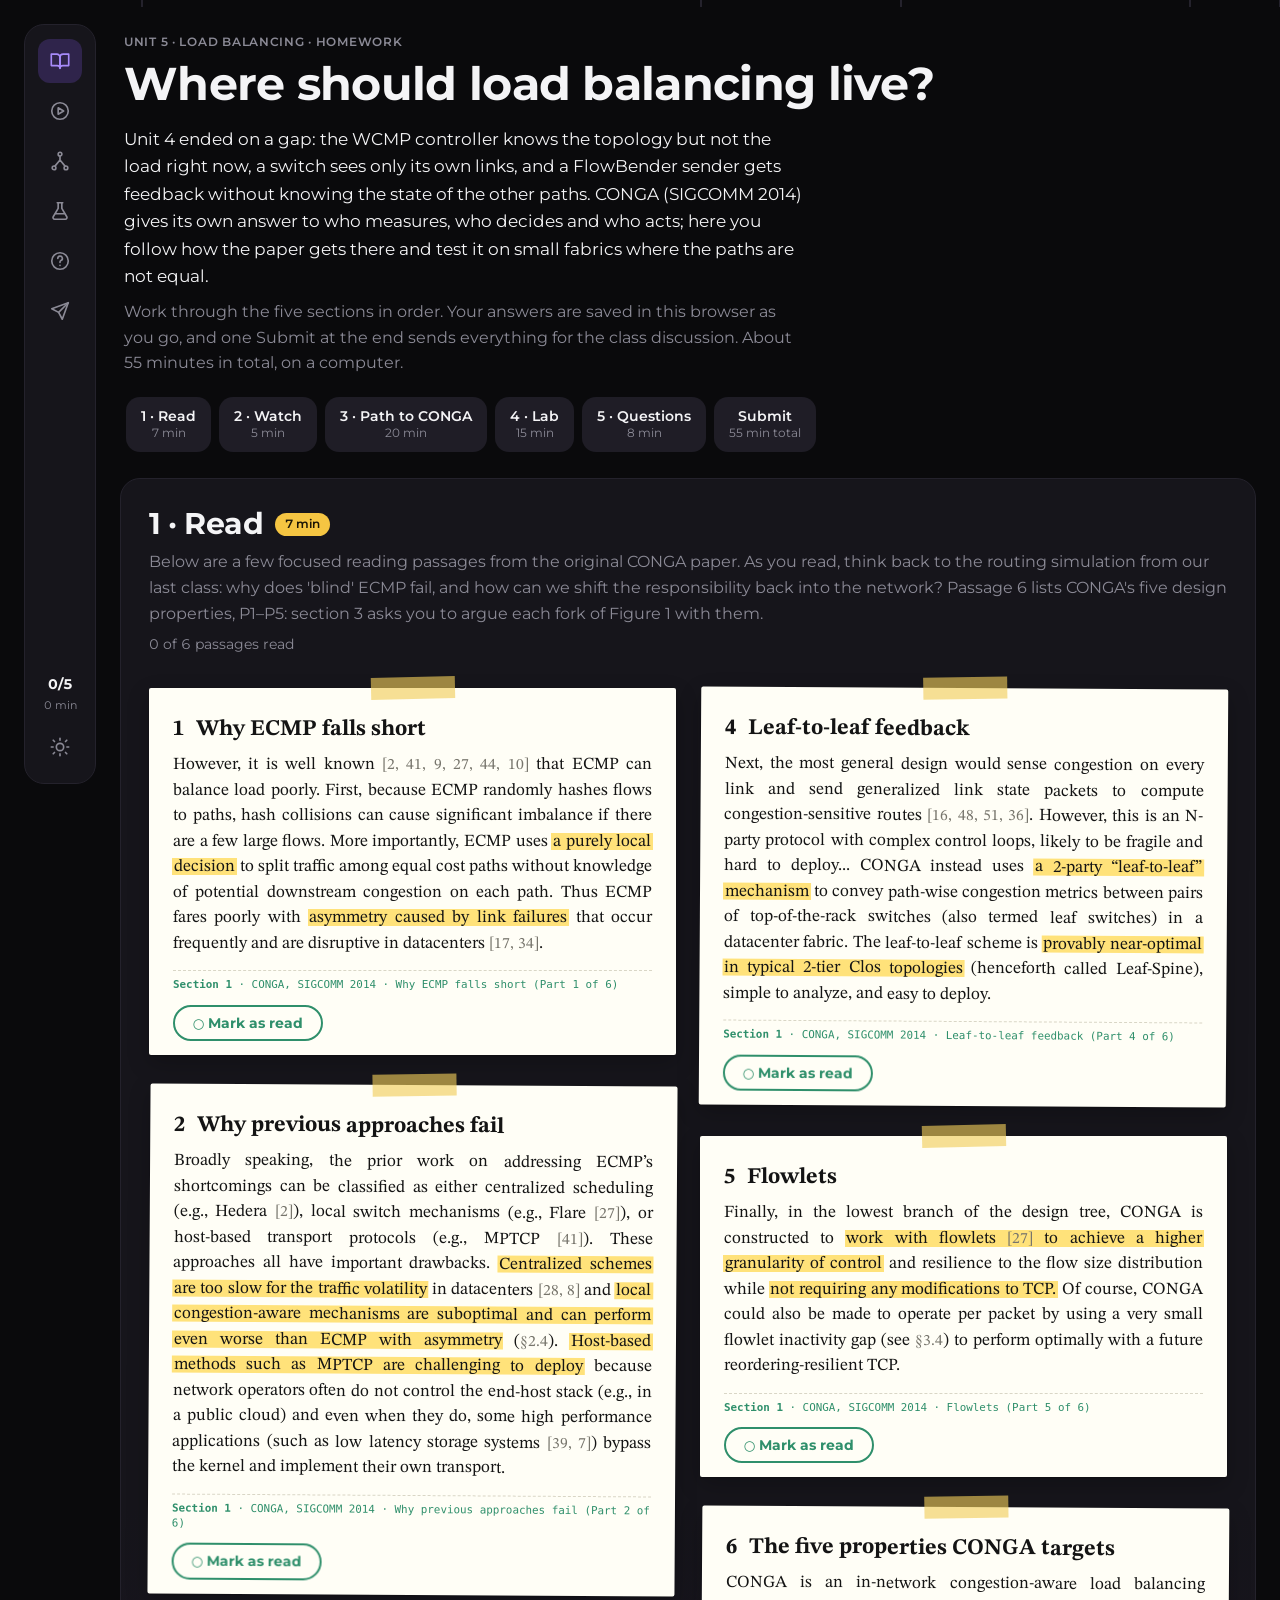
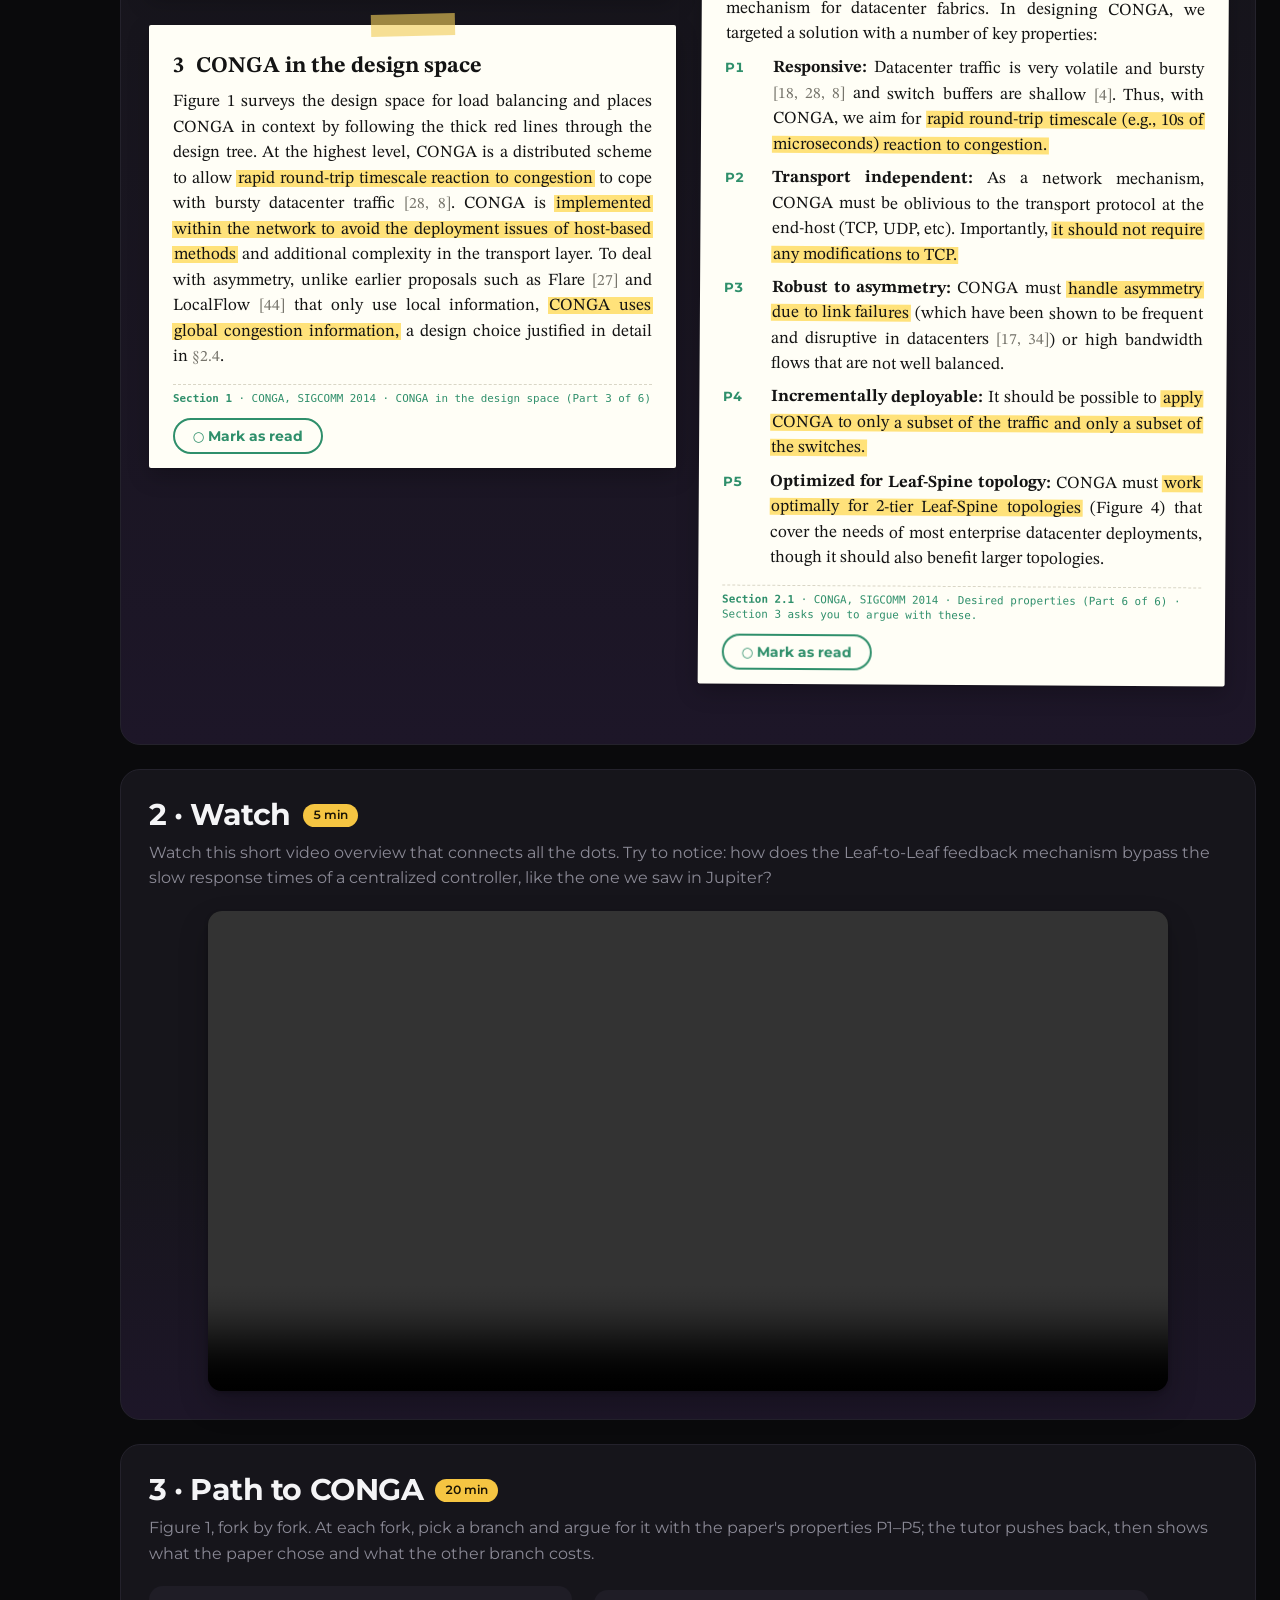
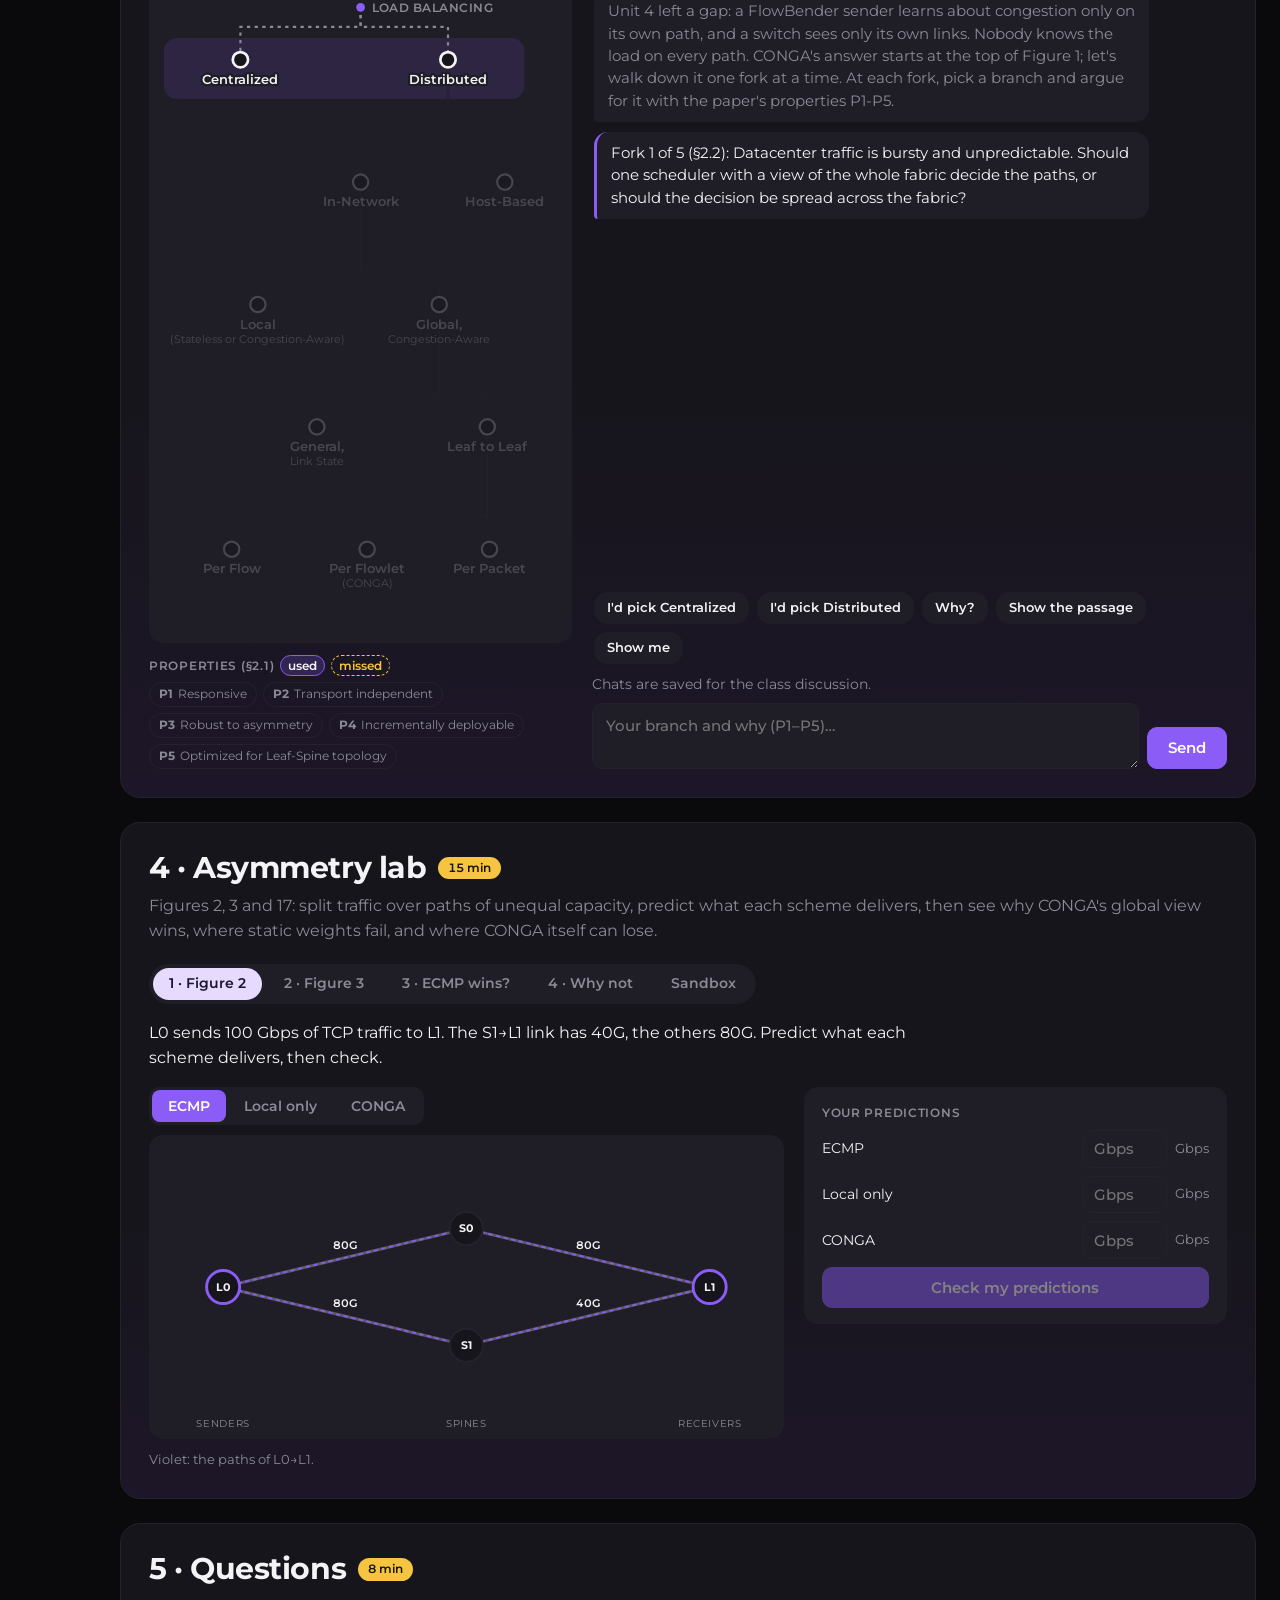
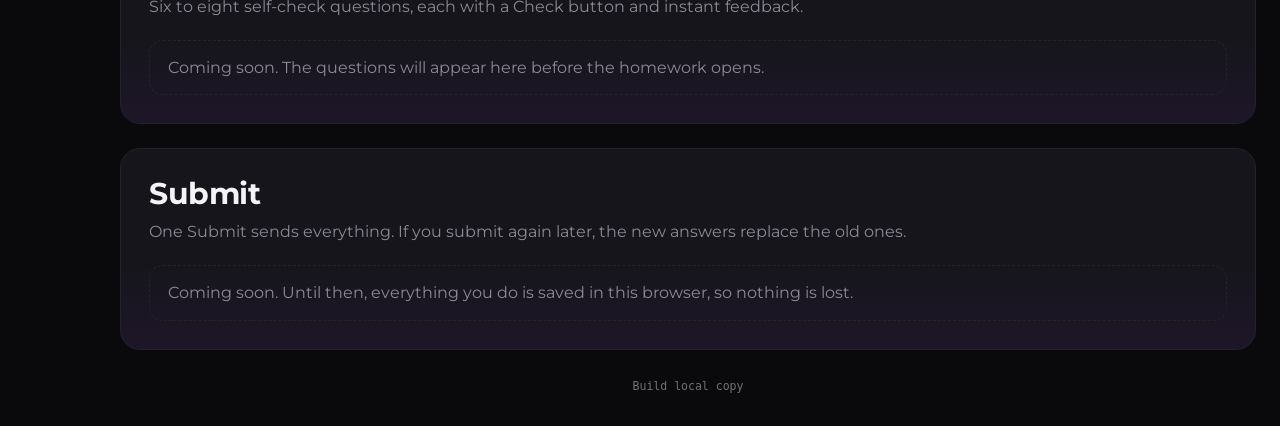
==== commit bf5e0ac6: "fix(watch): 'video overview that connects' (no comma) (review 16) Co-Authored-By: Claude Opus 5.5 <n" ====
--- a/site/public/hw/index.html
+++ b/site/public/hw/index.html
@@ -160,7 +160,7 @@
       <section id="watch" class="part panel" aria-labelledby="watch-title">
         <header class="section-head">
           <div class="section-title-row"><h2 id="watch-title">2 · Watch</h2><span class="badge badge-gold">5 min</span></div>
-          <p class="subtitle">Watch this short video overview, that connects all the dots. Try to notice: how does the Leaf-to-Leaf feedback mechanism bypass the slow response times of a centralized controller, like the one we saw in Jupiter?</p>
+          <p class="subtitle">Watch this short video overview that connects all the dots. Try to notice: how does the Leaf-to-Leaf feedback mechanism bypass the slow response times of a centralized controller, like the one we saw in Jupiter?</p>
         </header>
         <video class="watch-video" controls preload="metadata" playsinline aria-label="CONGA paper summary video">
           <source src="conga-summary.mp4" type="video/mp4">
--- a/site/public/hw/hw.css
+++ b/site/public/hw/hw.css
@@ -17,8 +17,13 @@
 /* ---------- reading passages (section 1) ----------
    Paper cards like the reference site: cream sheet, serif body, yellow highlights,
    tape strip on top, small mono caption. Paper colors live in tokens.css. */
+/* masonry: two CSS columns, so cards of different heights leave no holes (1-3 left, 4-6 right) */
 .reading { display: grid; gap: 30px 24px; align-items: start; padding-top: 12px; }
-@media (min-width: 1000px) { .reading { grid-template-columns: 1fr 1fr; } }
+@media (min-width: 1000px) {
+  .reading { display: block; column-count: 2; column-gap: 24px; }
+  .reading > * { break-inside: avoid; margin: 0 0 30px; }
+  .reading > .passage { display: inline-block; width: 100%; vertical-align: top; }
+}
 
 .passage {
   position: relative;
@@ -187,18 +192,32 @@
 
 .tutor-panes { display: grid; gap: 20px; margin-top: 8px; }
 @media (min-width: 760px) { .tutor-panes { grid-template-columns: minmax(0, 40fr) minmax(0, 60fr); align-items: start; } }
+/* desktop: the chat pane is exactly as tall as the tree pane (contain: size keeps it from setting the
+   row height); messages scroll inside it and the input stays pinned at its foot */
+@media (min-width: 1200px) {
+  .tutor-panes { align-items: stretch; }
+  .tutor-chat { contain: size; min-height: 520px; }
+  .tutor-chat .chat-log { flex: 1 1 auto; min-height: 0; max-height: none; }
+  .tutor-chat .tutor-controls { flex: 0 0 auto; }
+}
 
 /* ---- tree pane ---- */
 .tutor-tree { min-width: 0; }
 .tree-svg { background: var(--panel-raised); border-radius: var(--radius-md); padding: 6px 4px; }
 .fig1 { width: 100%; height: auto; display: block; font-family: var(--font); }
 .fig1-edge { fill: none; stroke: var(--border); stroke-width: 2; transition: stroke 0.5s ease, stroke-width 0.5s ease; }
-.fig1-edge.is-current { stroke: var(--violet-soft); stroke-dasharray: 3 4; }
+.fig1-edge.is-current { stroke: var(--muted); stroke-dasharray: 3 4; }
 .fig1-edge.is-path { stroke: var(--violet); stroke-width: 3.5; }
 .fig1-edge.is-rejected { stroke: var(--gold); stroke-dasharray: 6 5; }
 .fig1-root { fill: var(--violet); }
 .fig1-dot { fill: var(--panel); stroke: var(--muted); stroke-width: 2; transition: fill 0.5s ease, stroke 0.5s ease; }
-.fig1-node.is-current .fig1-dot { stroke: var(--violet); stroke-width: 3; filter: drop-shadow(0 0 5px var(--violet)); }
+/* current fork: neutral branches (nothing looks chosen) on a faint band; later levels dimmed */
+.fig1-node.is-current .fig1-dot { stroke: var(--text); stroke-width: 2.5; }
+.fig1-band { fill: var(--violet-fill); opacity: 0.6; }
+.fig1-node.is-current.is-mine .fig1-dot { fill: var(--violet); stroke: var(--violet); }
+.fig1-node.is-future { opacity: 0.38; }
+.fig1-edge.is-future { opacity: 0.38; }
+.fig1-root-label { fill: var(--muted); font-size: 11px; font-weight: 600; letter-spacing: 0.04em; text-transform: uppercase; }
 .fig1-node.is-path .fig1-dot { fill: var(--violet); stroke: var(--violet); }
 .fig1-node.is-rejected .fig1-dot { fill: var(--panel); stroke: var(--gold); }
 .fig1-mine { fill: none; stroke: var(--lavender); stroke-width: 2; }
@@ -216,8 +235,15 @@
 .fig1-node:focus-visible .fig1-label { text-decoration: underline; }
 
 .tree-strip-row { display: none; }
-.prop-chips { margin-top: 2px; flex-wrap: wrap; }
-.prop-chips .chip { min-width: 0; padding: 6px 10px; cursor: default; }
+/* under the tree: each property's state only (used = violet, missed = gold, open = muted) */
+.prop-statuses { list-style: none; margin: 2px 0 0; padding: 0; display: flex; flex-wrap: wrap; gap: 6px; }
+.prop-status { display: inline-flex; gap: 5px; align-items: baseline; padding: 3px 9px; border-radius: 999px; border: 1px solid var(--border); color: var(--muted); font-size: 0.75rem; line-height: 1.4; }
+.prop-status b { font-weight: 700; }
+.prop-status.is-used, .prop-key.is-used { background: var(--violet-fill); border-color: var(--violet); color: var(--text); }
+.prop-status.is-missed, .prop-key.is-missed { border: 1px dashed var(--gold); color: var(--gold); }
+[data-theme="light"] .prop-status.is-missed, [data-theme="light"] .prop-key.is-missed { color: var(--text); }
+.prop-status-head { display: flex; align-items: center; gap: 6px; }
+.prop-key { padding: 0 7px; border-radius: 999px; border: 1px solid transparent; text-transform: none; letter-spacing: 0; font-weight: 600; }
 .tutor-tree > .label { margin: 12px 0 6px; }
 
 /* phone: Figure 1 folds into a strip of five forks; tap to expand */
@@ -228,7 +254,6 @@
   .tree-toggle { flex: 0 0 auto; padding: 0.55rem 0.8rem; font-size: 0.8rem; }
   .tutor-tree .tree-svg { display: none; margin-top: 10px; }
   .tutor-tree.is-open .tree-svg { display: block; }
-  .prop-chips { flex-wrap: nowrap; }
   .recap-table { font-size: 0.8rem; }
   .recap-table th, .recap-table td { padding: 6px 4px; }
   .recap-table .col-paper { display: none; }
@@ -354,15 +379,16 @@
 .lab-seg-btn:hover:not(:disabled) { color: var(--text); }
 .lab-seg-btn[aria-pressed="true"] { background: var(--violet); color: var(--on-accent); }
 .lab-seg-btn:disabled { opacity: 0.35; cursor: not-allowed; }
+.lab-seg-pick { border: 1px solid var(--border); background: var(--bg); }
 .lab-graph-wrap { position: relative; }
 .lab-graph { background: var(--panel-raised); border-radius: var(--radius-md); padding: 6px; }
 .lab-hint { margin: 0; color: var(--muted); font-size: 0.82rem; }
 
 .fabric { width: 100%; height: auto; display: block; font-family: var(--font); }
-.fabric-line { stroke: var(--muted); stroke-linecap: round; opacity: 0.55; transition: stroke-width 0.4s ease, stroke 0.4s ease, opacity 0.4s ease; }
+.fabric-line { fill: none; stroke: var(--muted); stroke-linecap: round; opacity: 0.55; transition: stroke-width 0.4s ease, stroke 0.4s ease, opacity 0.4s ease; }
 .fabric-link.is-full .fabric-line { stroke: var(--gold); opacity: 0.95; }
 .fabric-link.is-failed .fabric-line { stroke-dasharray: 5 6; opacity: 0.45; }
-.fabric-hit { stroke: transparent; stroke-width: 18; }
+.fabric-hit { fill: none; stroke: transparent; stroke-width: 18; }
 .fabric-link.is-editable { cursor: pointer; }
 .fabric-link.is-editable:hover .fabric-line, .fabric-link.is-selected .fabric-line { opacity: 1; stroke: var(--violet-soft); }
 .fabric-link.is-full.is-editable:hover .fabric-line { stroke: var(--gold); }
@@ -373,9 +399,13 @@
 .fabric-link.is-full .fabric-label { fill: var(--gold); font-weight: 700; }
 .fabric-link.is-failed .fabric-label { fill: var(--muted); }
 .fabric-path { fill: none; stroke: var(--violet); stroke-width: 2; stroke-dasharray: 3 5; stroke-linecap: round; opacity: 0.9; }
-.fabric-share { fill: var(--violet-soft); font-size: 11.5px; font-weight: 700; font-variant-numeric: tabular-nums;
-  paint-order: stroke; stroke: var(--panel-raised); stroke-width: 5px; stroke-linejoin: round; }
+/* Fig 17: only the selected demand's paths; solid = Nash flow, dashed = better flow (as in the paper) */
+.fabric-link.is-faded { opacity: 0.1; }
+.fabric-path.is-solid { stroke-dasharray: none; stroke-width: 3; }
+.fabric-path.is-dashed { stroke: var(--violet-soft); stroke-dasharray: 7 6; stroke-width: 2.5; }
 .fabric-flow { fill: var(--violet-soft); }
+/* the overlays (violet paths, moving dots) never catch the clicks meant for the links under them */
+.fabric-paths, .fabric-dots { pointer-events: none; }
 .fabric-node-circle { fill: var(--panel); stroke: var(--muted); stroke-width: 2; }
 .fabric-node.is-spine .fabric-node-circle { stroke: var(--border); }
 .fabric-node.is-src .fabric-node-circle, .fabric-node.is-dst .fabric-node-circle { stroke: var(--violet); stroke-width: 3; }
@@ -402,6 +432,7 @@
 .lab-big-num { font-size: 2.6rem; font-weight: 700; line-height: 1; }
 .lab-big-of { color: var(--muted); font-weight: 600; }
 .lab-why { margin: 0; font-size: 0.92rem; line-height: 1.45; }
+.lab-paths { margin: 0; font-size: 0.88rem; font-weight: 600; font-variant-numeric: tabular-nums; color: var(--violet-soft); }
 .lab-util { margin: 0; color: var(--muted); font-size: 0.8rem; }
 .lab-bars { display: flex; flex-direction: column; gap: 4px; }
 .lab-bar { display: grid; grid-template-columns: 82px 1fr 108px; align-items: center; gap: 8px; font: 500 0.8rem/1.3 var(--font); color: var(--text);
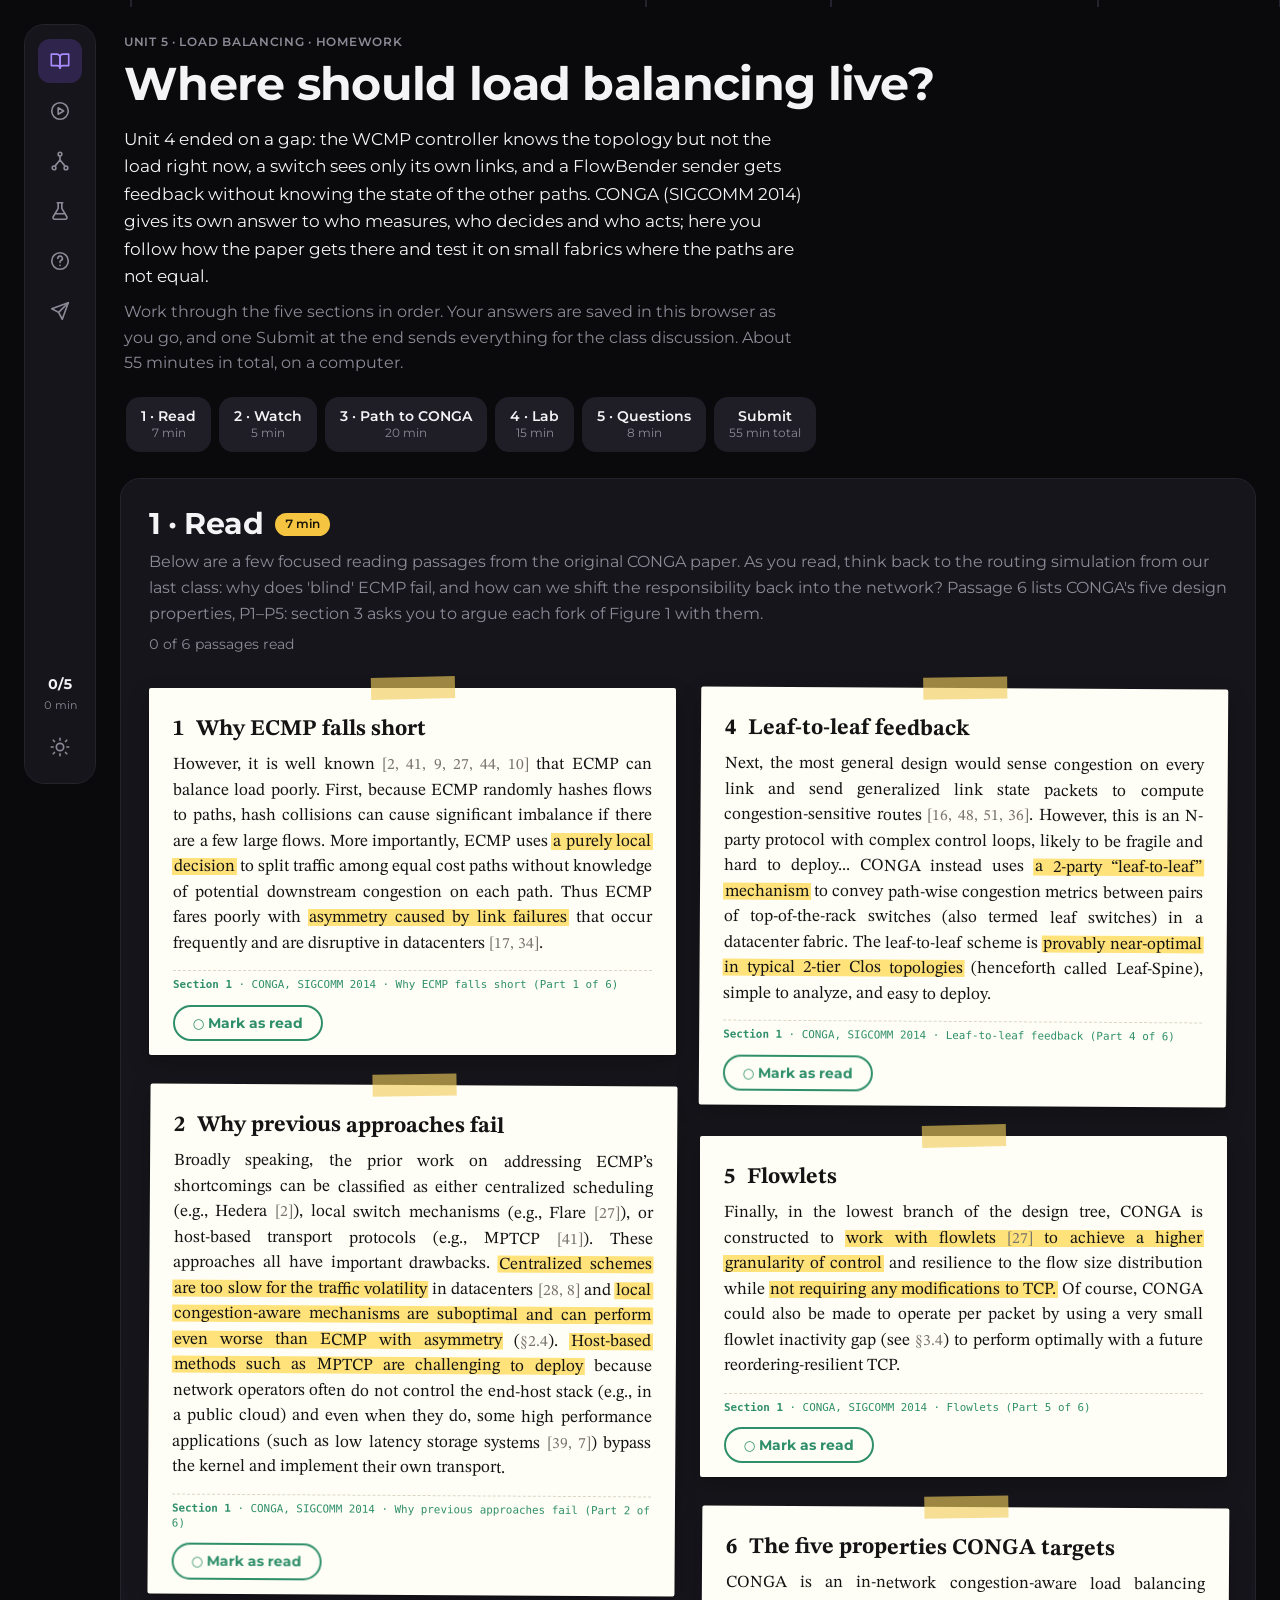
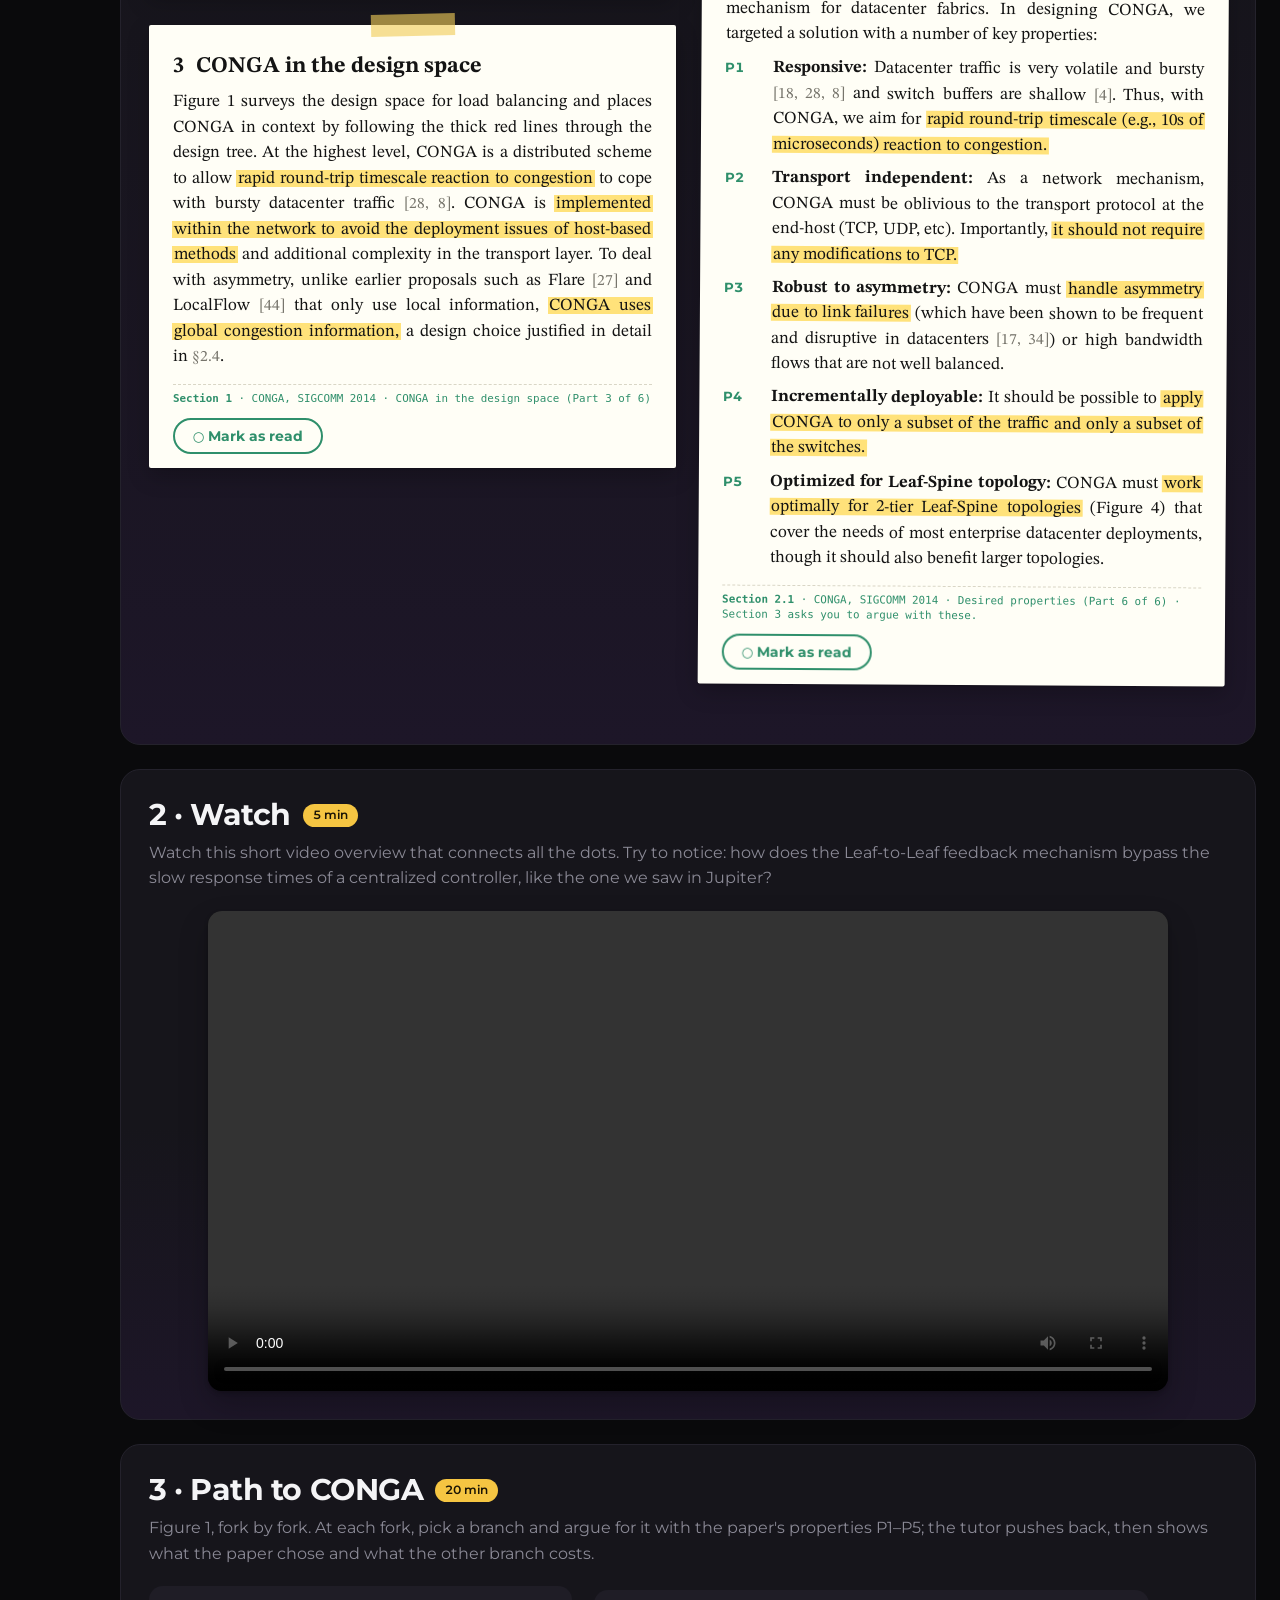
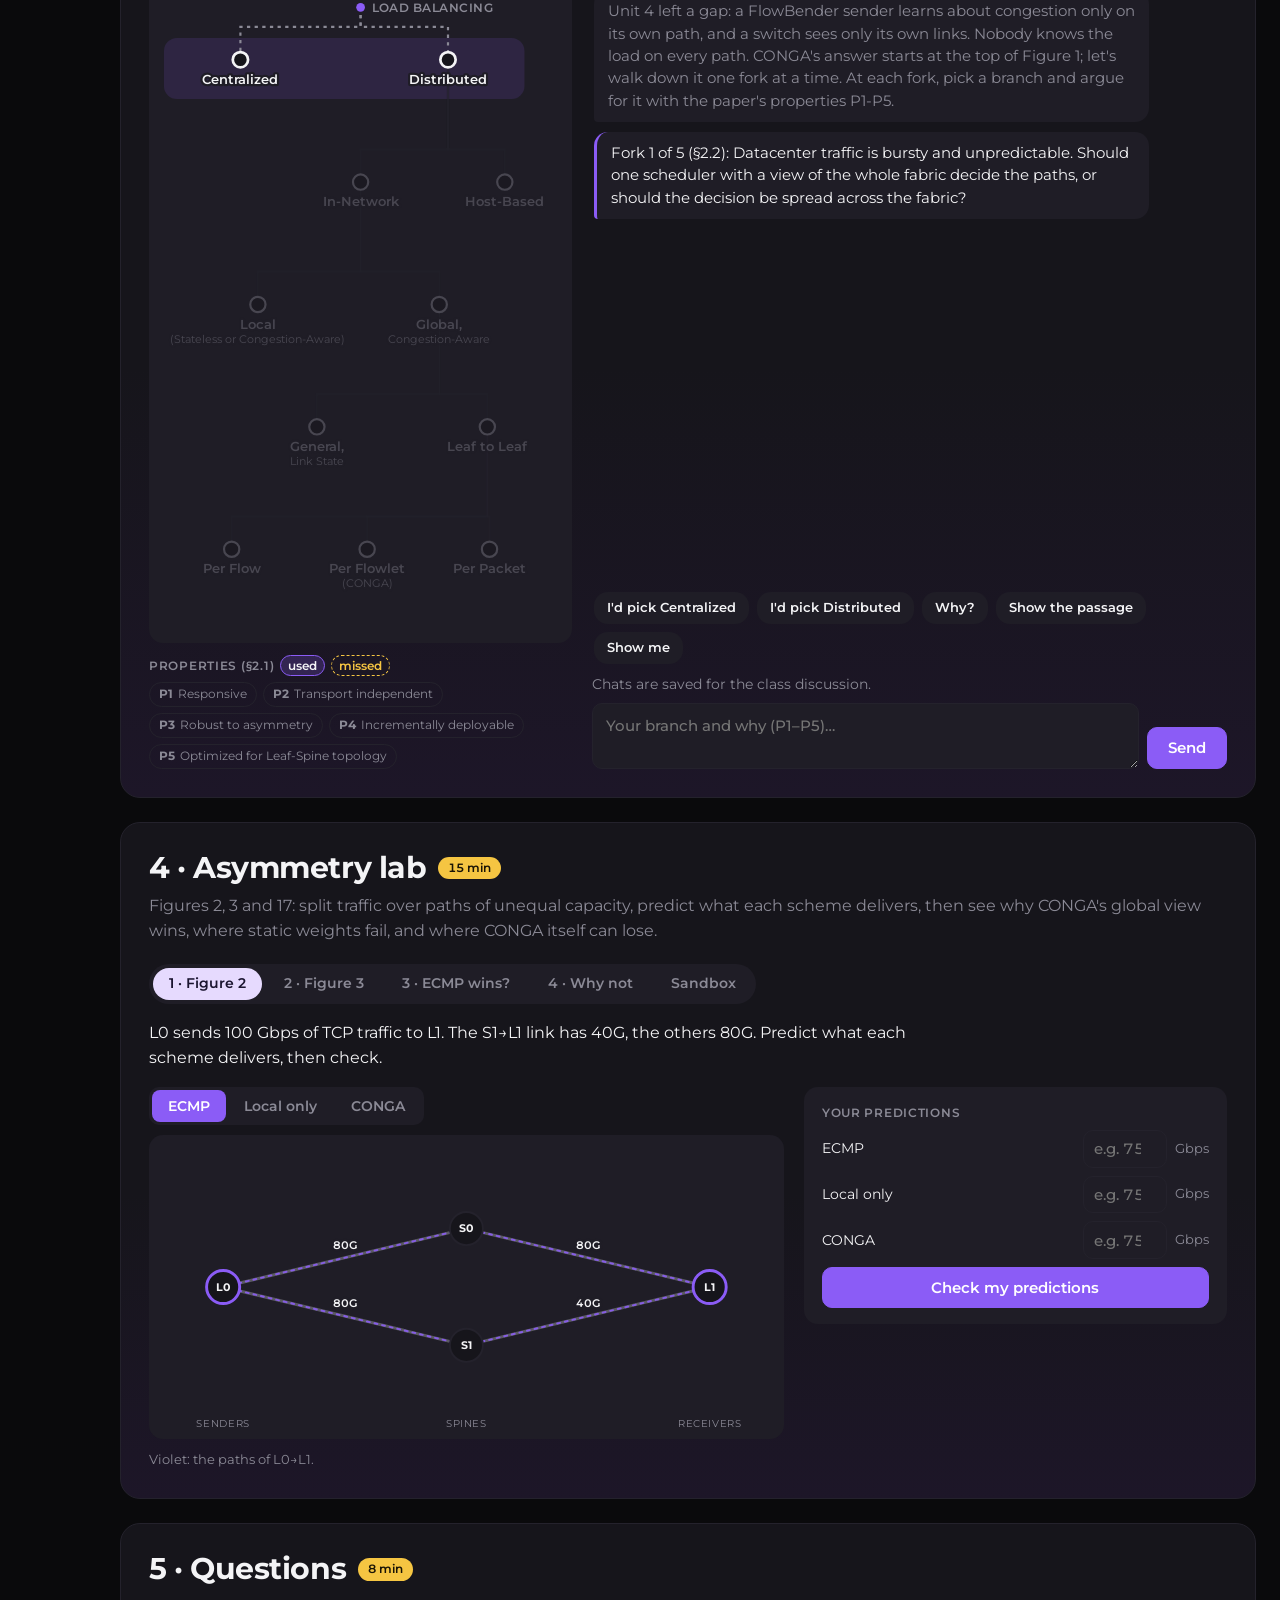
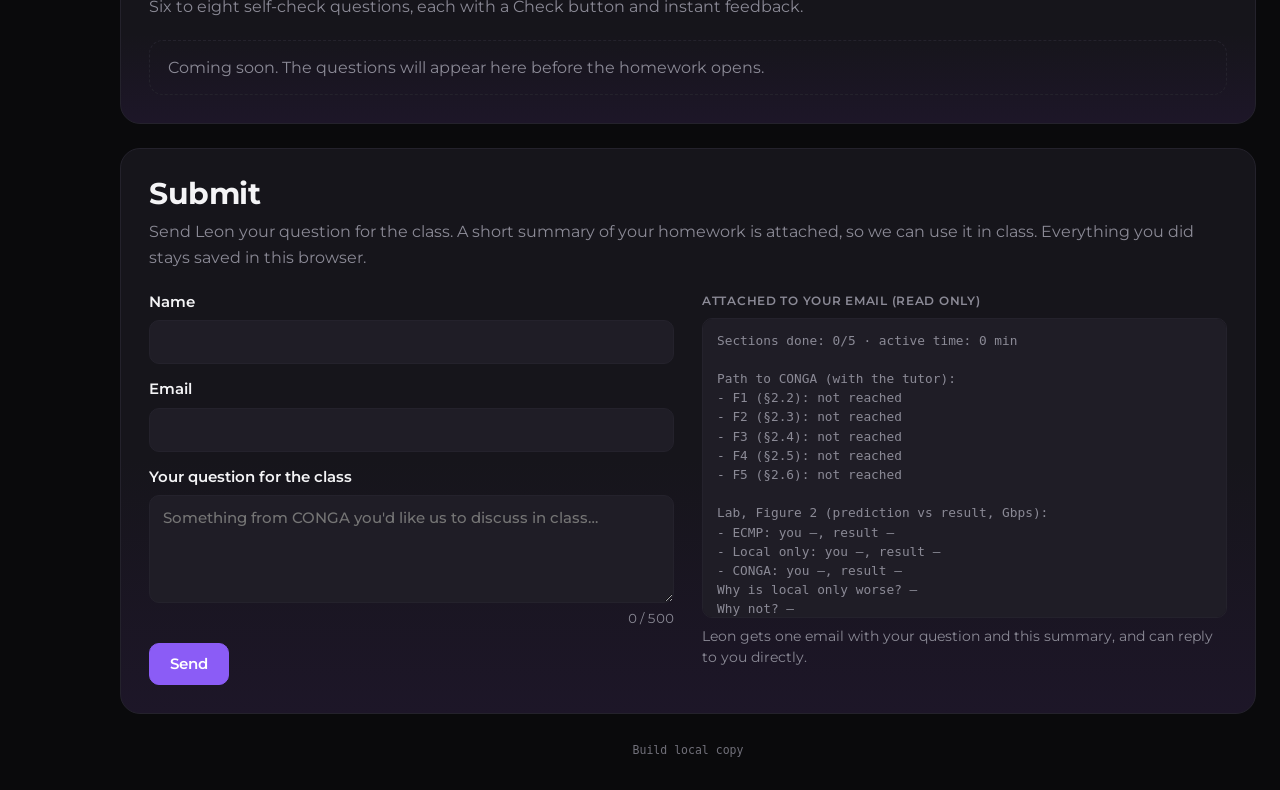
==== commit 0da7e881: "feat: Submit emails Leon via Web3Forms (step 07): name, email, a question for the class, plus a shor" ====
--- a/site/public/hw/index.html
+++ b/site/public/hw/index.html
@@ -202,9 +202,9 @@
       <section id="submit" class="part panel" aria-labelledby="submit-title">
         <header class="section-head">
           <div class="section-title-row"><h2 id="submit-title">Submit</h2></div>
-          <p class="subtitle">One Submit sends everything. If you submit again later, the new answers replace the old ones.</p>
-        </header>
-        <p class="coming-soon">Coming soon. Until then, everything you do is saved in this browser, so nothing is lost.</p>
+          <p class="subtitle">Send Leon your question for the class. A short summary of your homework is attached, so we can use it in class. Everything you did stays saved in this browser.</p>
+        </header>
+        <div class="sub" data-submit><noscript><p class="coming-soon">Submit needs JavaScript.</p></noscript></div>
       </section>
 
       <footer class="build-stamp">Build <!--BUILD-->local copy<!--/BUILD--></footer>
--- a/site/public/hw/hw.css
+++ b/site/public/hw/hw.css
@@ -366,6 +366,8 @@
 .lab-instr { display: flex; align-items: center; justify-content: space-between; gap: 16px; min-height: 40px; }
 .lab-instr p { margin: 0; max-width: 72ch; }
 .lab-instr-actions { display: flex; align-items: center; gap: 10px; flex: 0 0 auto; }
+.lab-instr-lead { display: flex; align-items: center; gap: 14px; min-width: 0; }
+.lab-instr-lead .lab-toggle { flex: 0 0 auto; }
 .lab-toggle { display: inline-flex; gap: 2px; padding: 3px; border-radius: 999px; background: var(--panel-raised); }
 .lab-toggle-btn { border: 0; background: none; color: var(--muted); font: 600 0.82rem/1 var(--font); padding: 8px 14px; border-radius: 999px; cursor: pointer; }
 .lab-toggle-btn[aria-pressed="true"] { background: var(--lavender); color: var(--lavender-ink); }
@@ -448,6 +450,9 @@
 .lab-pred-row { display: grid; grid-template-columns: 1fr 84px auto; align-items: center; gap: 8px; font-size: 0.9rem; }
 .lab-pred-unit { color: var(--muted); font-size: 0.8rem; }
 .lab-num { width: 100%; padding: 0.45rem 0.6rem; font-variant-numeric: tabular-nums; }
+.lab-num.is-missing { border-color: var(--bad); }
+.lab-pred-note { margin: 0; color: var(--bad); font-size: 0.85rem; }
+.lab-pred-note:empty { display: none; }
 .lab-split { display: flex; flex-direction: column; gap: 4px; }
 .lab-split-row { display: grid; grid-template-columns: 26px 1fr 26px; align-items: center; gap: 8px; font-size: 0.82rem; font-weight: 600; }
 .lab-split-val { color: var(--muted); font-size: 0.8rem; font-variant-numeric: tabular-nums; }
@@ -473,3 +478,28 @@
 
 /* sections not built yet (Questions: step 09, Submit: step 07) */
 .coming-soon { margin: 0; padding: 14px 18px; border: 1px dashed var(--border); border-radius: var(--radius-md); color: var(--muted); }
+
+/* ---------- Submit (step 07) ---------- */
+.sub-grid { display: grid; grid-template-columns: minmax(0, 1fr) minmax(0, 1fr); gap: 28px; align-items: start; }
+.sub-form { display: flex; flex-direction: column; gap: 14px; }
+.sub-fields { display: flex; flex-direction: column; gap: 14px; margin: 0; padding: 0; border: 0; min-width: 0; }
+.sub-fields:disabled { opacity: 0.7; }
+.sub-field { display: flex; flex-direction: column; gap: 6px; }
+.sub-label { font-weight: 600; font-size: 0.92rem; }
+.sub-field .input { width: 100%; }
+.sub-field .input[aria-invalid="true"] { border-color: var(--bad); }
+.sub-count { align-self: flex-end; color: var(--muted); font-size: 0.8rem; font-variant-numeric: tabular-nums; }
+.sub-count.is-over { color: var(--bad); }
+.sub-err { margin: 0; color: var(--bad); font-size: 0.85rem; }
+.sub-err:empty { display: none; }
+.sub-hp { position: absolute; left: -9999px; width: 1px; height: 1px; opacity: 0; }
+.sub-actions { display: flex; align-items: center; gap: 12px; flex-wrap: wrap; }
+.sub-status { margin: 0; font-size: 0.92rem; }
+.sub-status:empty { display: none; }
+.sub-status.is-ok { color: var(--ok); font-weight: 600; }
+.sub-status.is-bad { color: var(--bad); }
+.sub-attach { display: flex; flex-direction: column; gap: 8px; min-width: 0; }
+.sub-attach .label { margin: 0; }
+.sub-summary { margin: 0; max-height: 300px; overflow: auto; padding: 12px 14px; border: 1px solid var(--border); border-radius: var(--radius-sm);
+  background: var(--panel-raised); color: var(--muted); font: 0.8rem/1.5 var(--font-mono); white-space: pre-wrap; }
+.sub-note { margin: 0; color: var(--muted); font-size: 0.85rem; }
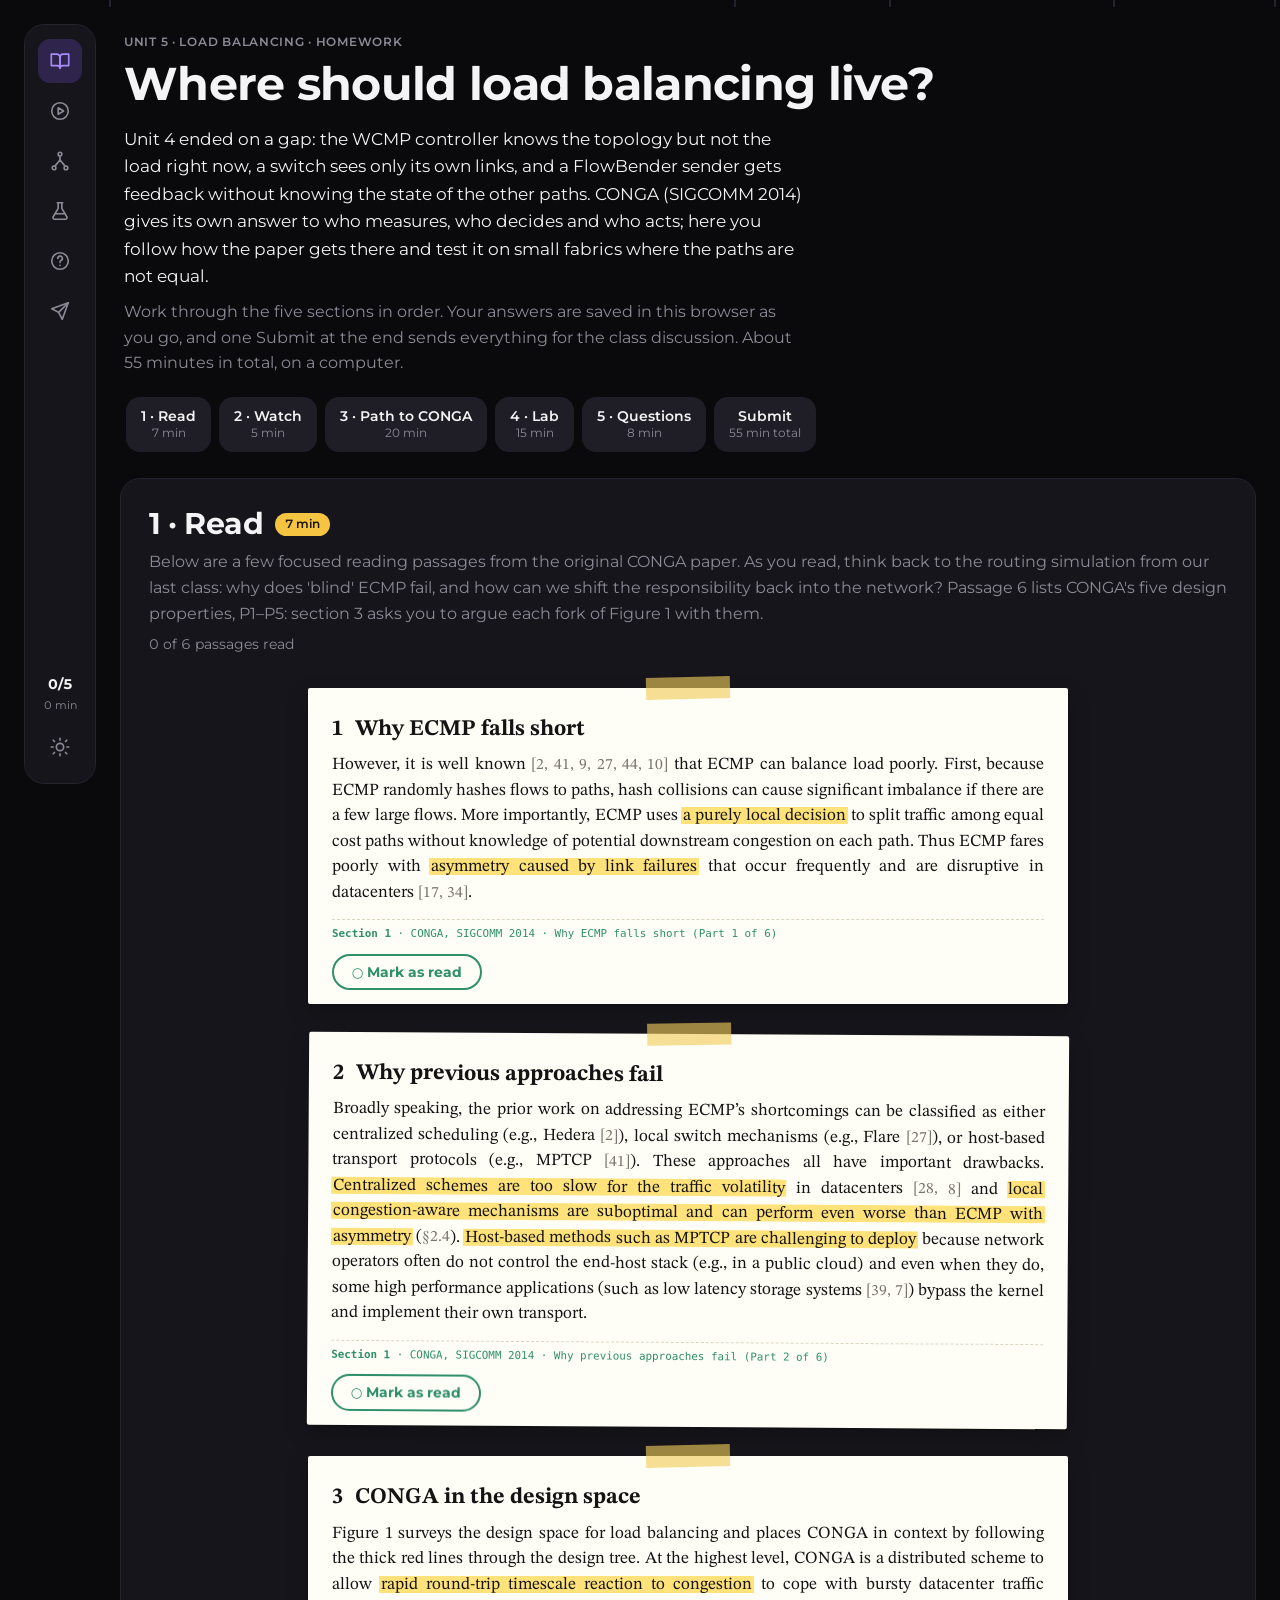
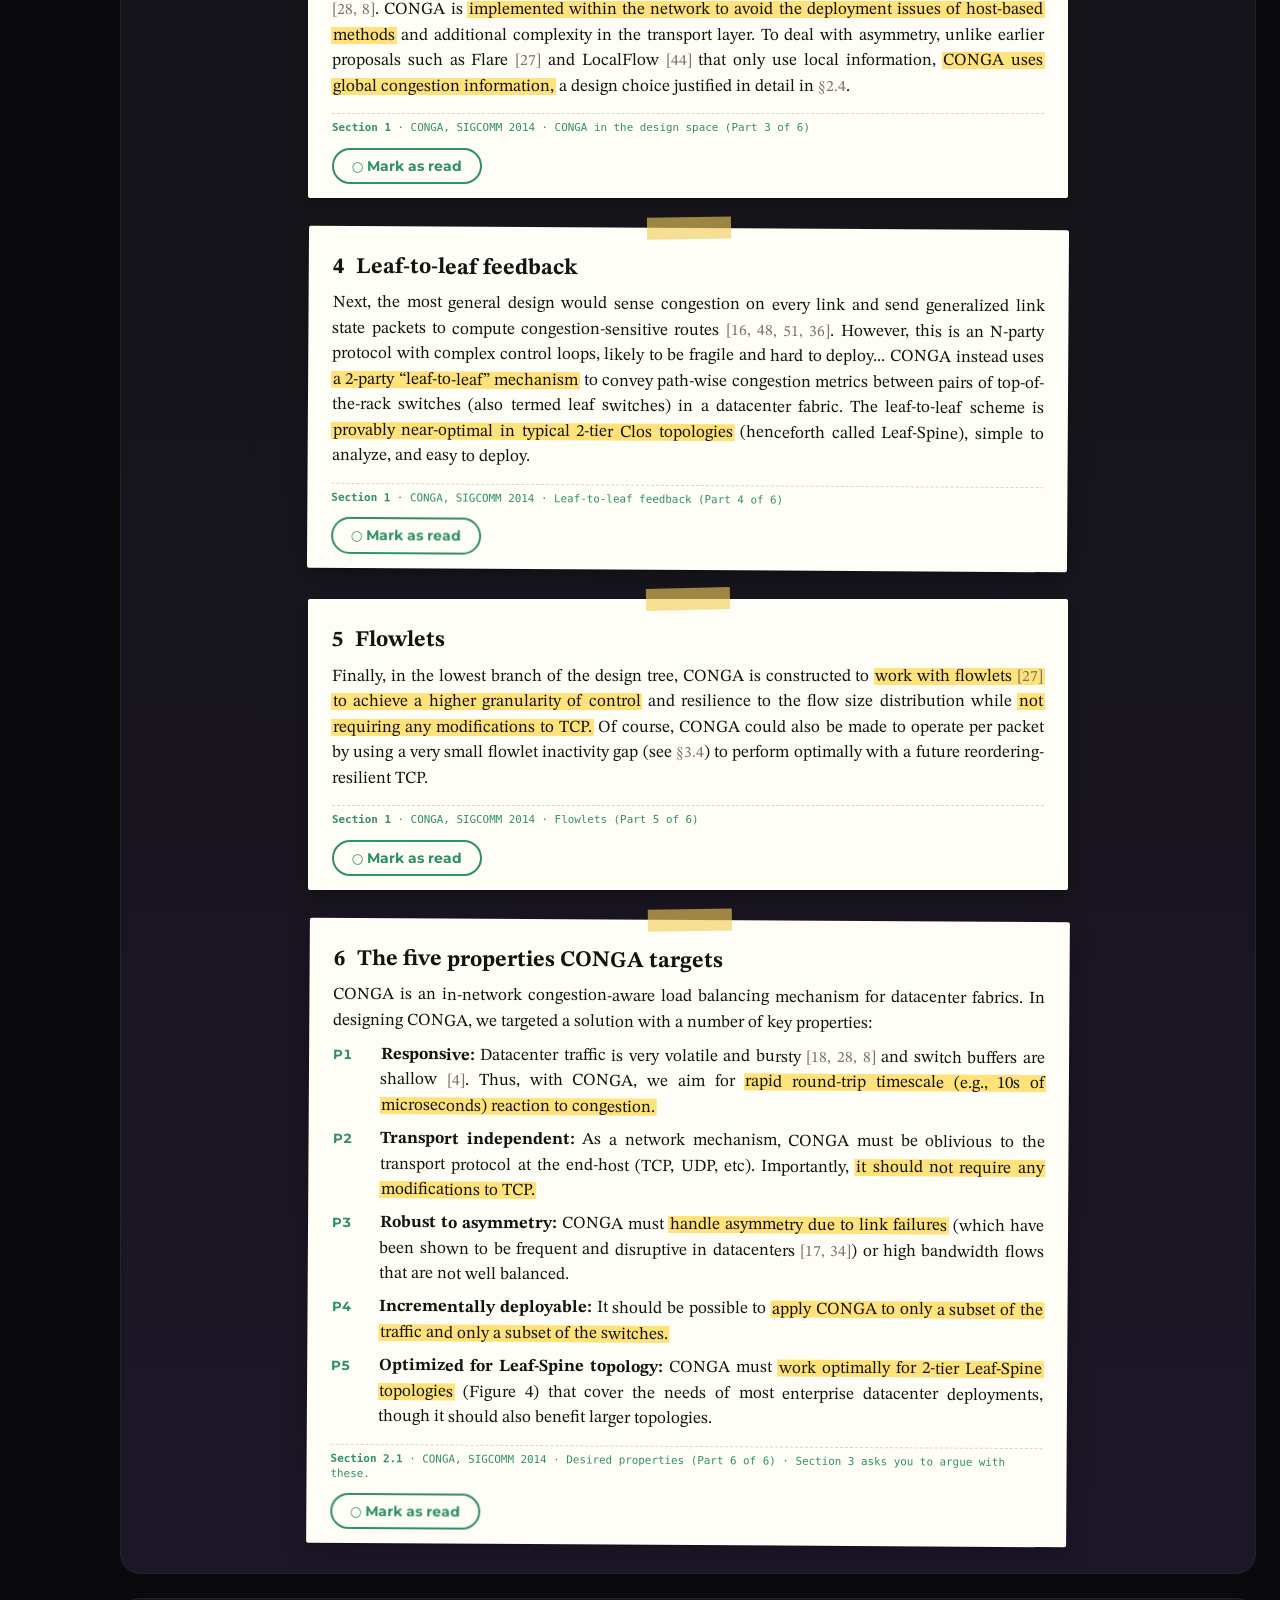
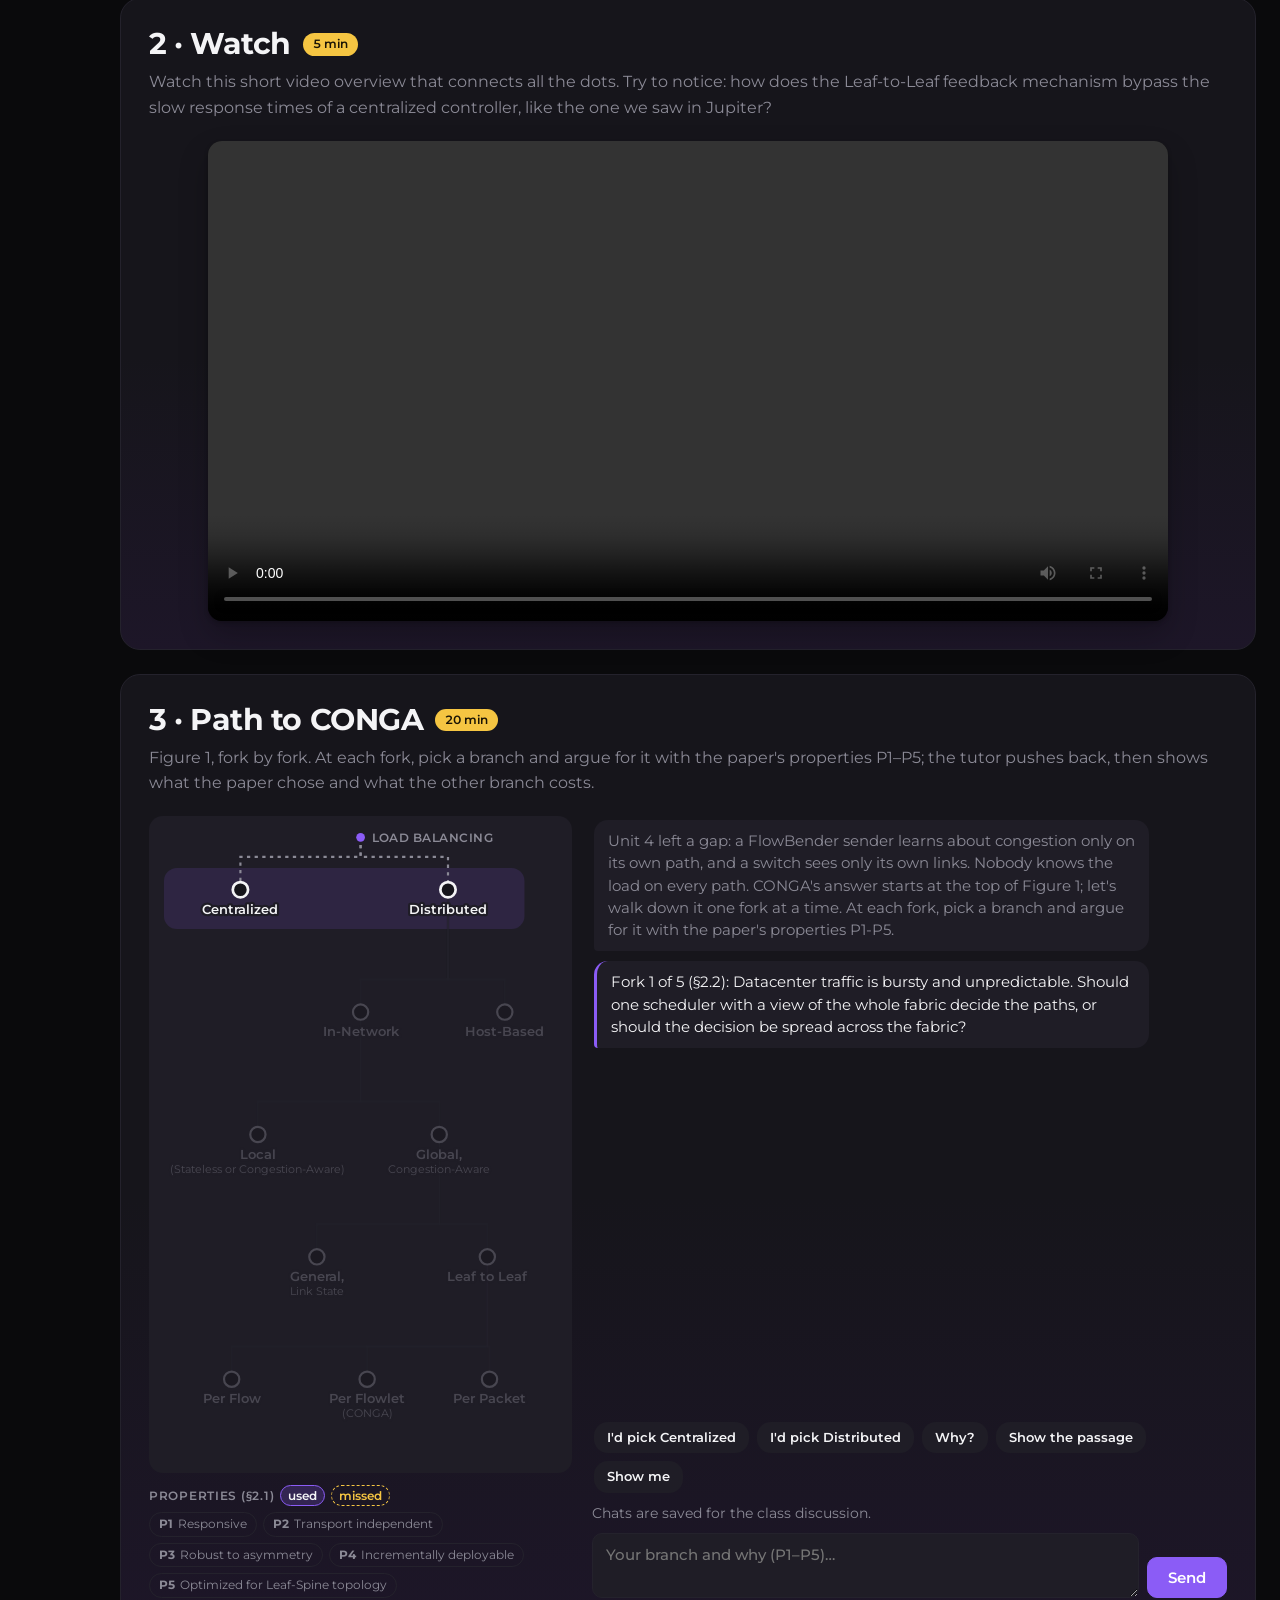
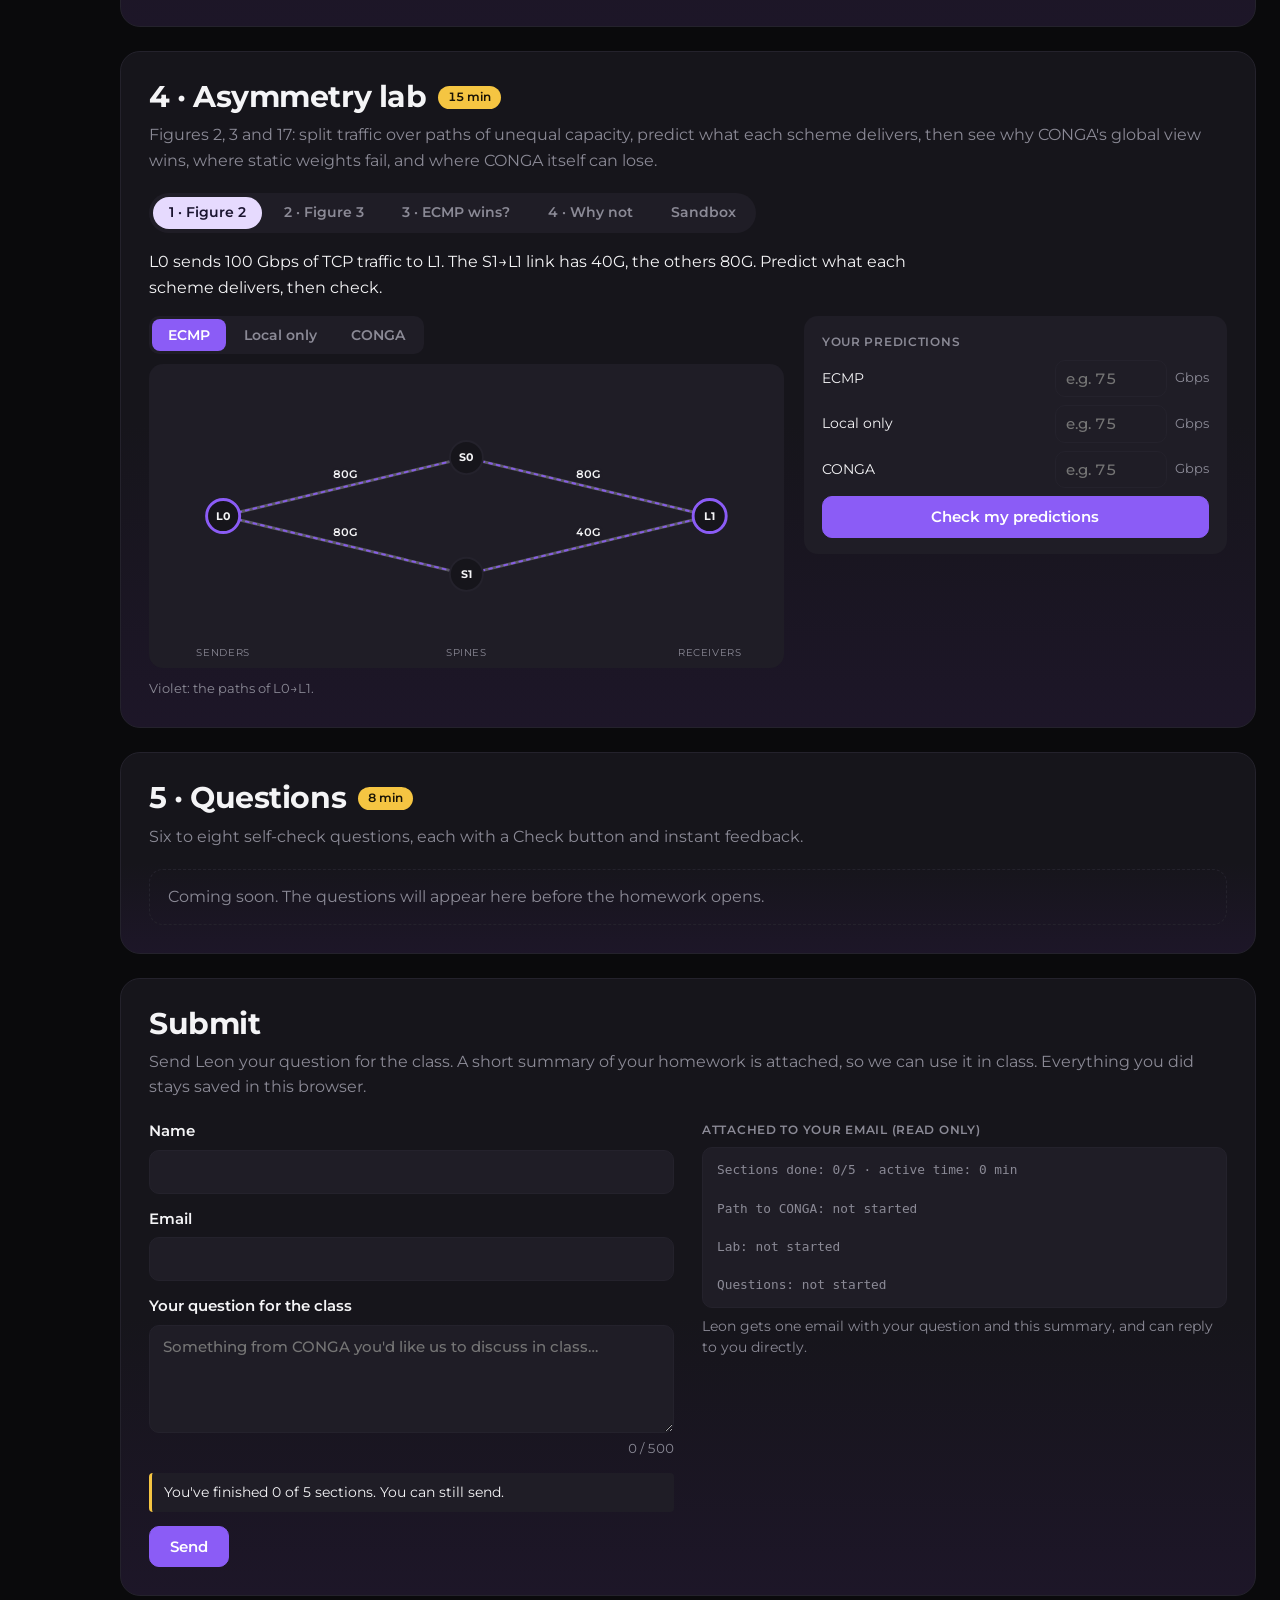
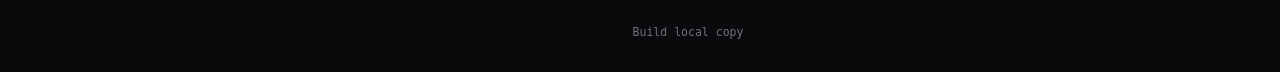
==== commit 93ba1f31: "feat: a violet favicon (the rail's fork icon), SVG + .ico, linked from every page; no more favicon 4" ====
--- a/site/public/hw/index.html
+++ b/site/public/hw/index.html
@@ -3,6 +3,8 @@
 <head>
   <meta charset="utf-8">
   <meta name="viewport" content="width=device-width, initial-scale=1, viewport-fit=cover">
+  <link rel="icon" href="../shared/favicon.svg" type="image/svg+xml">
+  <link rel="icon" href="../favicon.ico" sizes="16x16 32x32 48x48">
   <title>CONGA homework: where should load balancing live?</title>
   <meta name="description" content="Unit 5 homework on CONGA (SIGCOMM 2014): read, watch, walk Figure 1, try the asymmetry lab and check yourself before class.">
   <script src="../shared/theme-boot.js"></script>
--- a/site/public/shared/ui.css
+++ b/site/public/shared/ui.css
@@ -112,7 +112,7 @@
 }
 .btn:hover { border-color: var(--muted); }
 .btn-primary { background: var(--violet); border-color: var(--violet); color: var(--on-accent); }
-.btn-primary:hover { background: var(--violet-soft); border-color: var(--violet-soft); }
+.btn-primary:hover { background: var(--violet); border-color: var(--violet); filter: brightness(1.12); } /* same token as at rest (a hovered Send looked pink) */
 .btn-ghost { background: none; }
 .btn:disabled { opacity: 0.45; cursor: not-allowed; }
 
--- a/site/public/hw/hw.css
+++ b/site/public/hw/hw.css
@@ -17,13 +17,8 @@
 /* ---------- reading passages (section 1) ----------
    Paper cards like the reference site: cream sheet, serif body, yellow highlights,
    tape strip on top, small mono caption. Paper colors live in tokens.css. */
-/* masonry: two CSS columns, so cards of different heights leave no holes (1-3 left, 4-6 right) */
-.reading { display: grid; gap: 30px 24px; align-items: start; padding-top: 12px; }
-@media (min-width: 1000px) {
-  .reading { display: block; column-count: 2; column-gap: 24px; }
-  .reading > * { break-inside: avoid; margin: 0 0 30px; }
-  .reading > .passage { display: inline-block; width: 100%; vertical-align: top; }
-}
+/* one centered reading column (~760px): passages read 1 to 6 top to bottom, like the paper */
+.reading { display: grid; grid-template-columns: minmax(0, 760px); justify-content: center; gap: 30px; align-items: start; padding-top: 12px; }
 
 .passage {
   position: relative;
@@ -447,7 +442,7 @@
 .lab-bar-val { text-align: right; font-variant-numeric: tabular-nums; font-weight: 700; white-space: nowrap; }
 .lab-bar-you { color: var(--muted); font-weight: 500; }
 .lab-pred { display: flex; flex-direction: column; gap: 8px; }
-.lab-pred-row { display: grid; grid-template-columns: 1fr 84px auto; align-items: center; gap: 8px; font-size: 0.9rem; }
+.lab-pred-row { display: grid; grid-template-columns: 1fr 112px auto; align-items: center; gap: 8px; font-size: 0.9rem; }
 .lab-pred-unit { color: var(--muted); font-size: 0.8rem; }
 .lab-num { width: 100%; padding: 0.45rem 0.6rem; font-variant-numeric: tabular-nums; }
 .lab-num.is-missing { border-color: var(--bad); }
@@ -459,10 +454,13 @@
 .lab-trace .area-chart { max-height: 120px; }
 
 .lab-below:empty { display: none; }
-.lab-answer { display: flex; flex-direction: column; gap: 4px; }
-.lab-answer .label { margin: 0; }
-.lab-whynot { display: flex; flex-direction: column; gap: 10px; max-width: 760px; }
-.lab-whynot p { margin: 0; }
+/* the step's written question: a card that stands out from the graph and the results */
+.lab-ask { display: flex; flex-direction: column; gap: 10px; padding: 16px 18px; border: 1px solid var(--violet); border-left-width: 4px;
+  border-radius: var(--radius-md); background: var(--violet-fill); }
+.lab-ask-head { display: flex; align-items: center; gap: 10px; flex-wrap: wrap; }
+.lab-ask-q { font-size: 1.05rem; font-weight: 700; color: var(--text); }
+.lab-ask-hint { margin: 0; color: var(--muted); font-size: 0.88rem; }
+.lab-ask textarea.input { background: var(--panel); }
 .lab-prompts { display: flex; flex-wrap: wrap; gap: 8px; }
 .lab-prompts .chip { min-width: 0; padding: 7px 12px; font-size: 0.82rem; }
 .lab-demands { display: flex; flex-direction: column; gap: 8px; align-items: flex-start; }
@@ -503,3 +501,5 @@
 .sub-summary { margin: 0; max-height: 300px; overflow: auto; padding: 12px 14px; border: 1px solid var(--border); border-radius: var(--radius-sm);
   background: var(--panel-raised); color: var(--muted); font: 0.8rem/1.5 var(--font-mono); white-space: pre-wrap; }
 .sub-note { margin: 0; color: var(--muted); font-size: 0.85rem; }
+.sub-soft { margin: 0; padding: 8px 12px; border-left: 3px solid var(--gold); border-radius: 4px; background: var(--panel-raised); color: var(--text); font-size: 0.88rem; }
+.sub-soft:empty { display: none; }
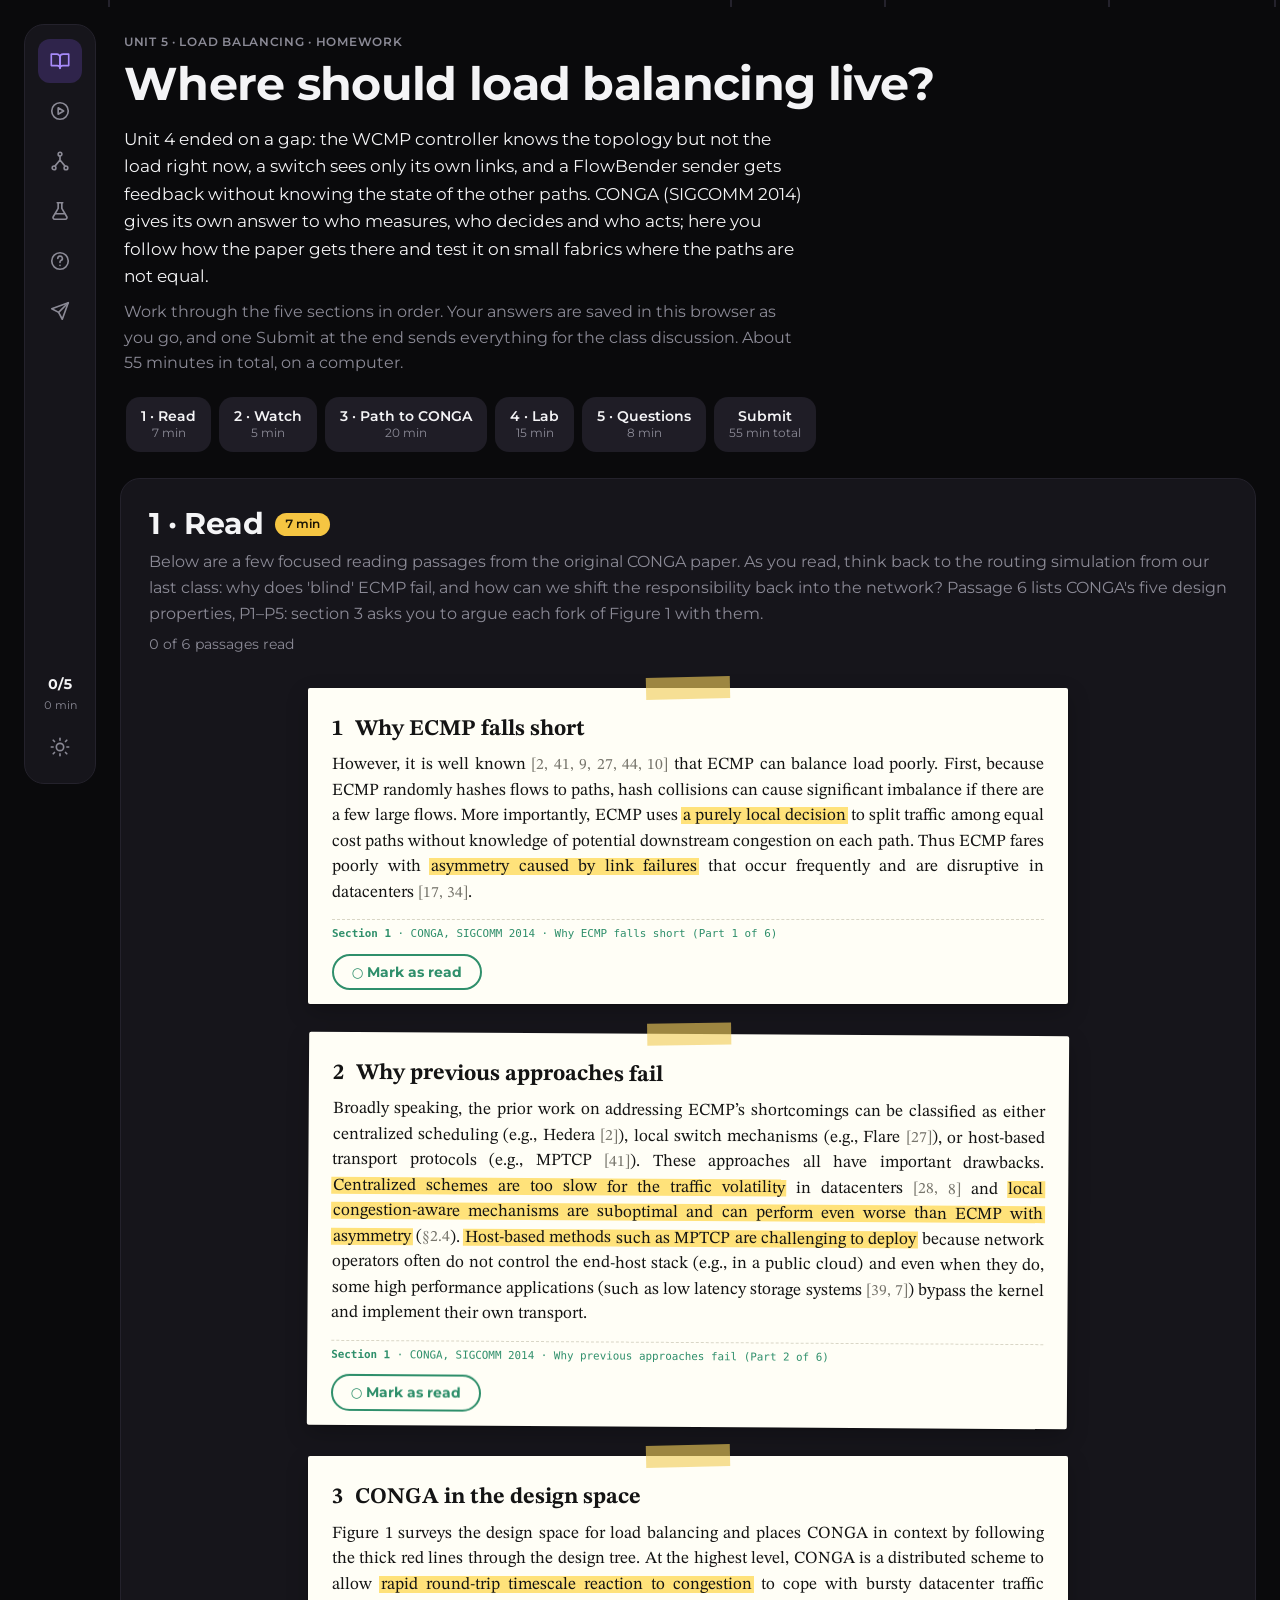
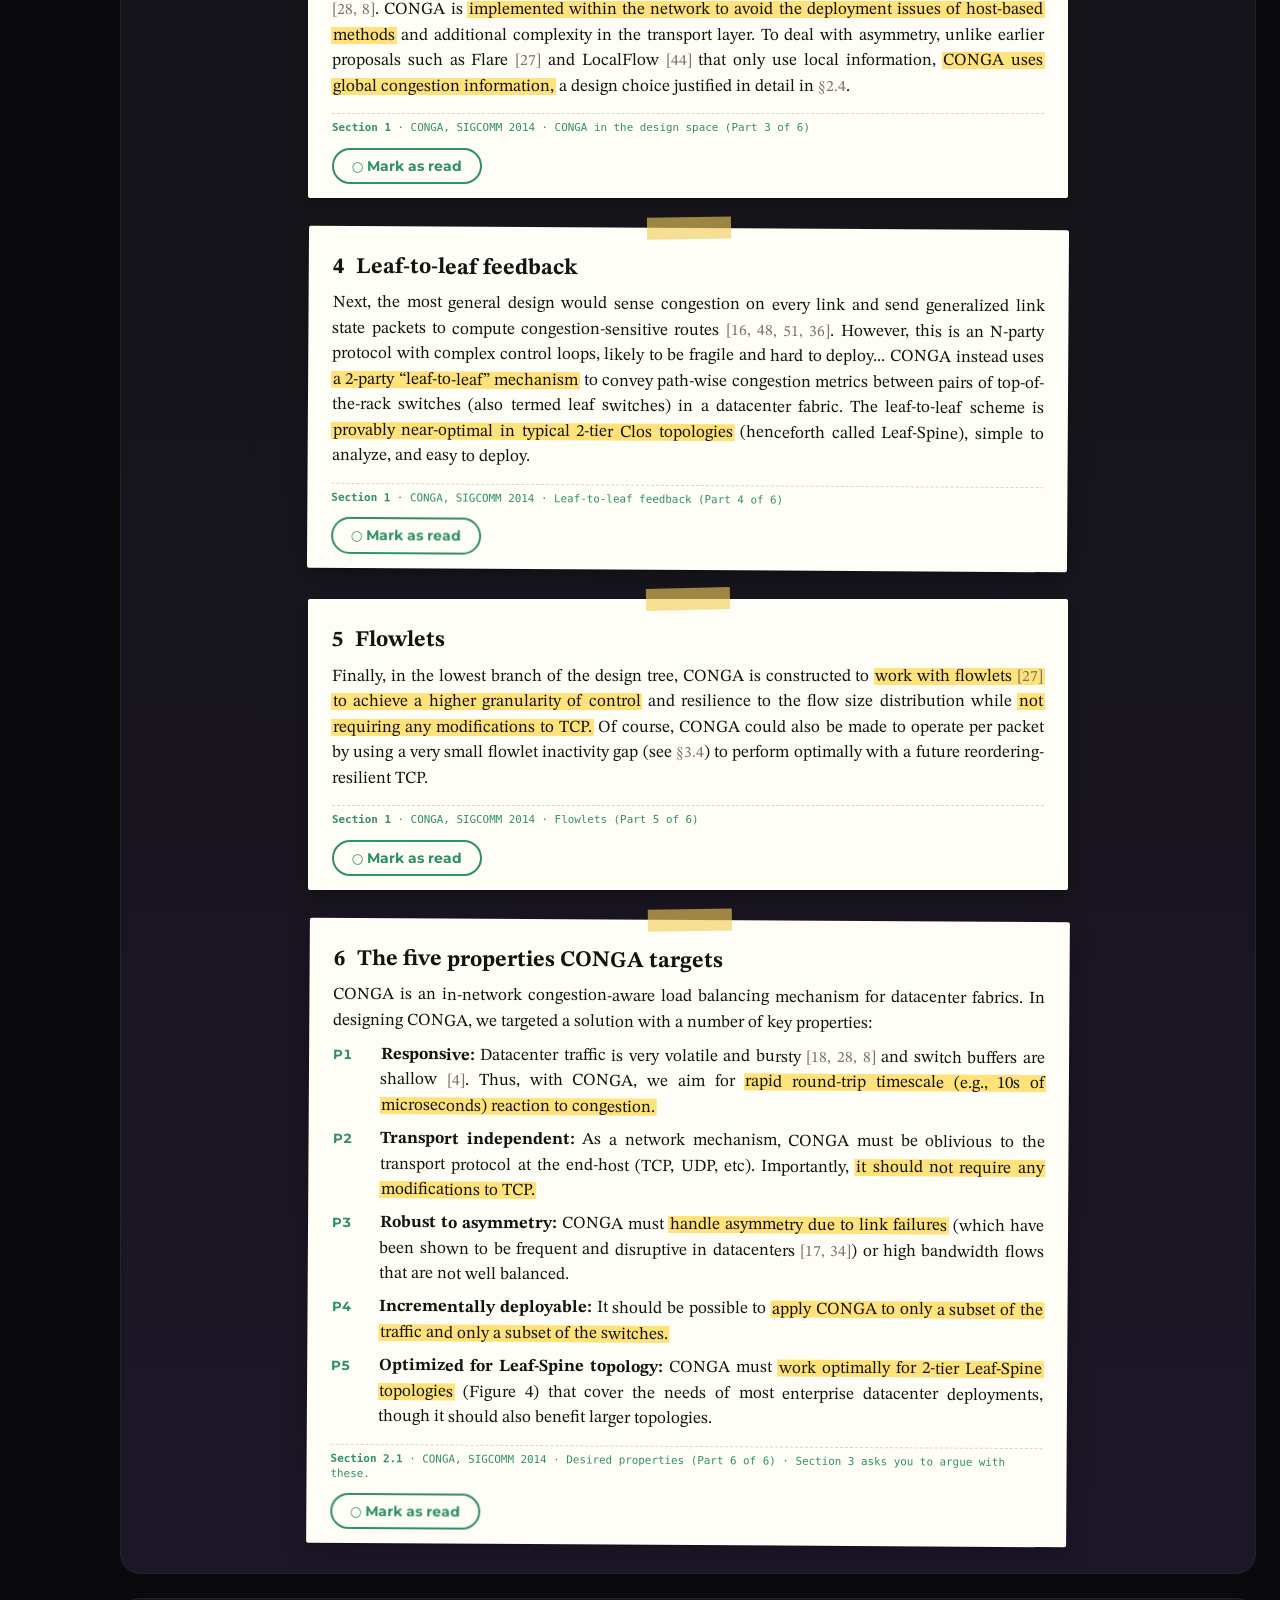
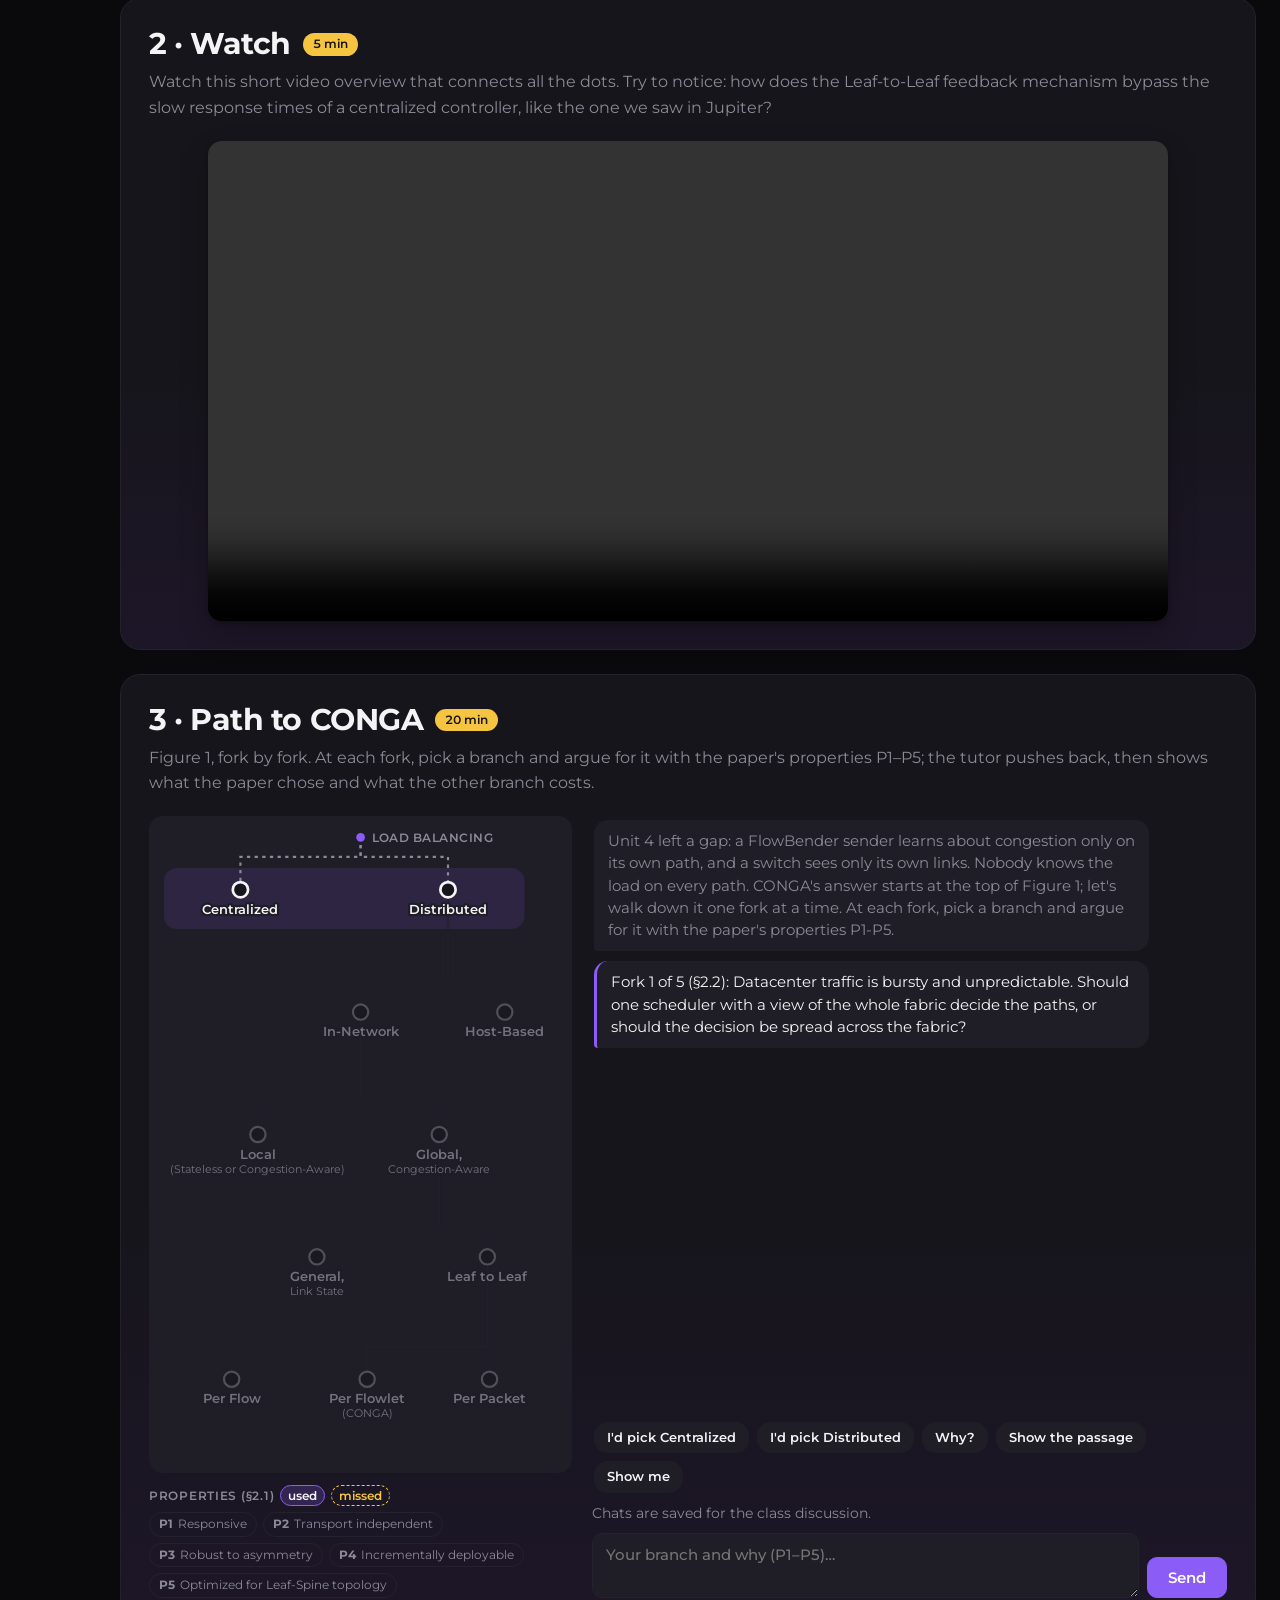
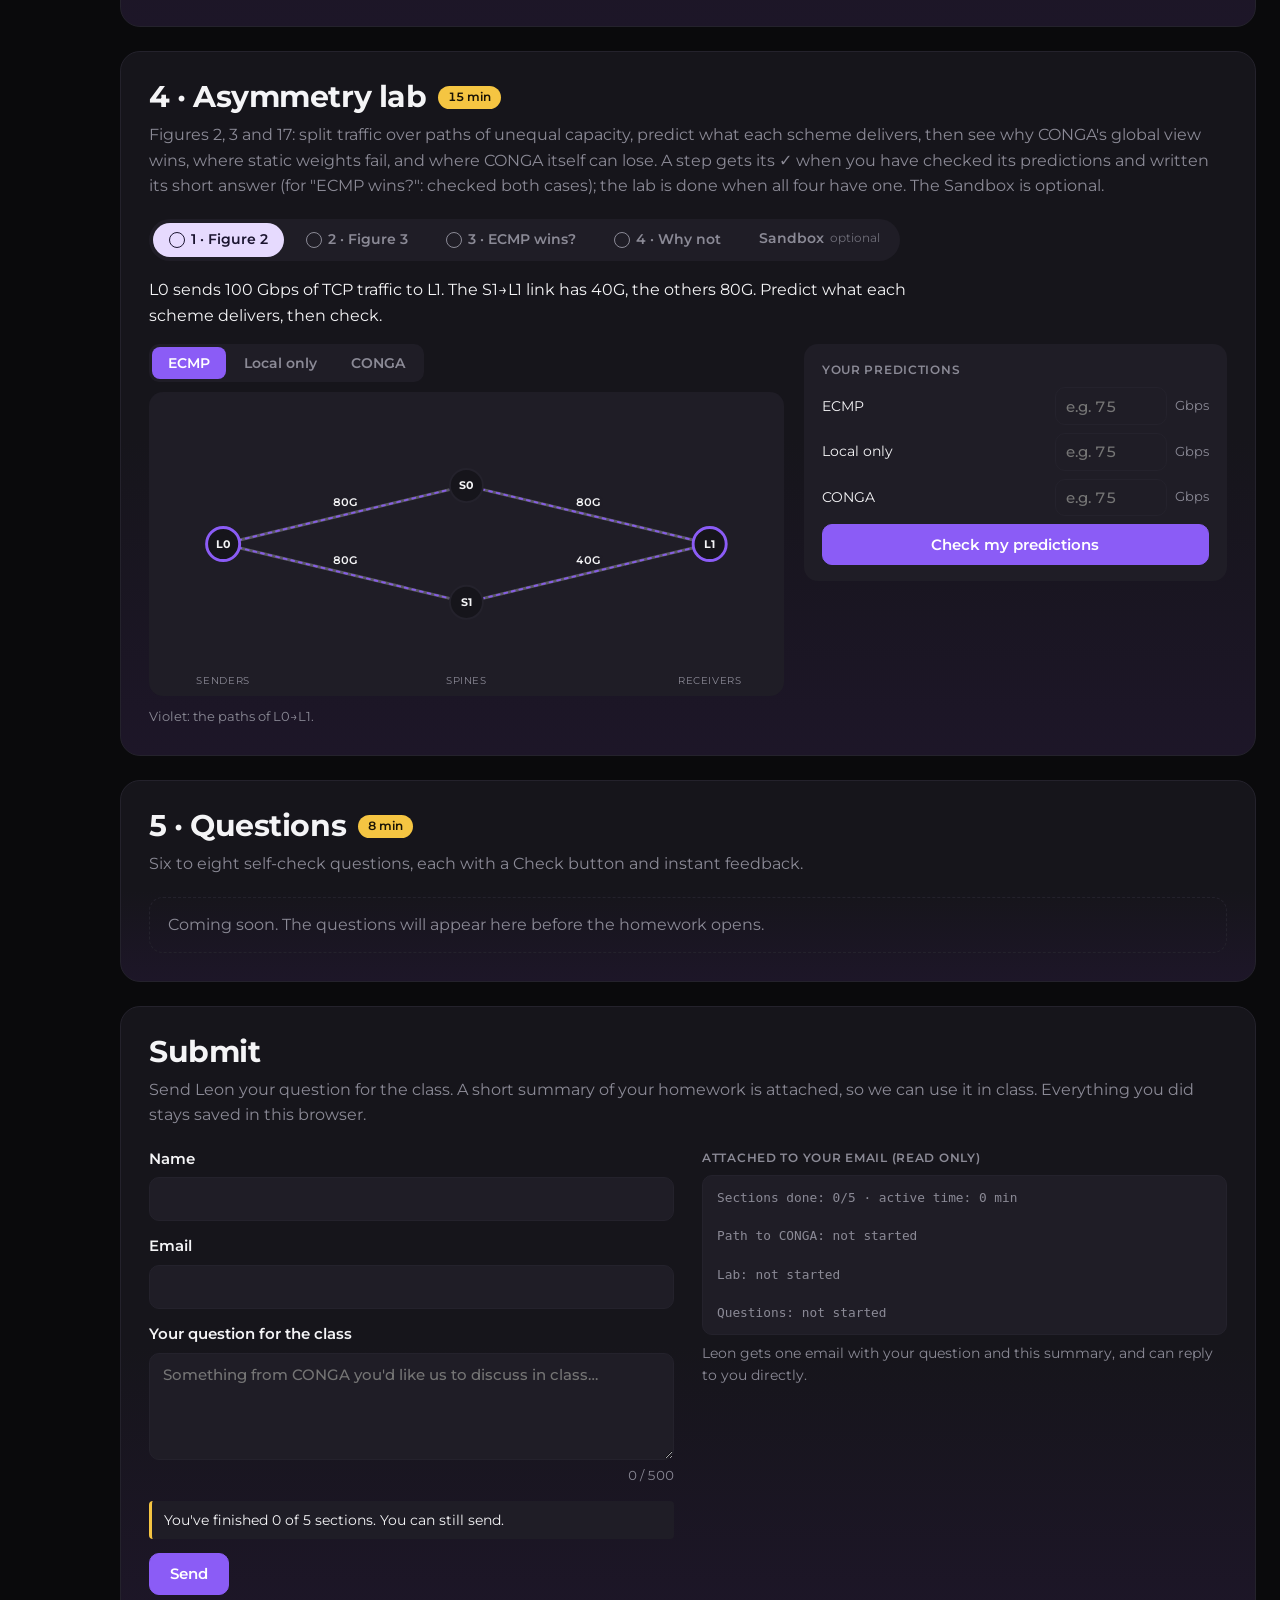
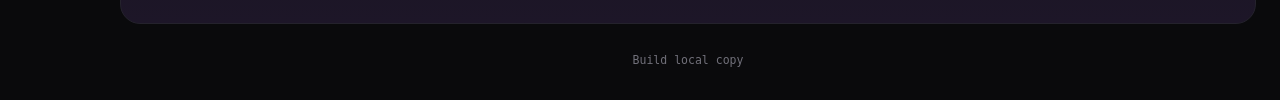
==== commit d744cf0a: "feat(lab): every stepper chip shows its state (green ✓ done, empty ring not yet; Sandbox 'optional')" ====
--- a/site/public/hw/index.html
+++ b/site/public/hw/index.html
@@ -186,7 +186,7 @@
       <section id="lab" class="part panel" aria-labelledby="lab-title">
         <header class="section-head">
           <div class="section-title-row"><h2 id="lab-title">4 · Asymmetry lab</h2><span class="badge badge-gold">15 min</span></div>
-          <p class="subtitle">Figures 2, 3 and 17: split traffic over paths of unequal capacity, predict what each scheme delivers, then see why CONGA's global view wins, where static weights fail, and where CONGA itself can lose.</p>
+          <p class="subtitle">Figures 2, 3 and 17: split traffic over paths of unequal capacity, predict what each scheme delivers, then see why CONGA's global view wins, where static weights fail, and where CONGA itself can lose. A step gets its ✓ when you have checked its predictions and written its short answer (for "ECMP wins?": checked both cases); the lab is done when all four have one. The Sandbox is optional.</p>
         </header>
         <div class="lab" data-lab>
           <noscript><p class="tutor-note">This section needs JavaScript.</p></noscript>
--- a/site/public/hw/hw.css
+++ b/site/public/hw/hw.css
@@ -210,8 +210,10 @@
 .fig1-node.is-current .fig1-dot { stroke: var(--text); stroke-width: 2.5; }
 .fig1-band { fill: var(--violet-fill); opacity: 0.6; }
 .fig1-node.is-current.is-mine .fig1-dot { fill: var(--violet); stroke: var(--violet); }
-.fig1-node.is-future { opacity: 0.38; }
-.fig1-edge.is-future { opacity: 0.38; }
+/* unreached levels: dim but readable (labels >= 3:1: 3.5 dark / 3.4 light at 0.78); their lines stay fainter */
+.fig1-node.is-future { opacity: 0.78; }
+.fig1-node.is-future .fig1-dot { opacity: 0.6; }
+.fig1-edge.is-future { opacity: 0.4; }
 .fig1-root-label { fill: var(--muted); font-size: 11px; font-weight: 600; letter-spacing: 0.04em; text-transform: uppercase; }
 .fig1-node.is-path .fig1-dot { fill: var(--violet); stroke: var(--violet); }
 .fig1-node.is-rejected .fig1-dot { fill: var(--panel); stroke: var(--gold); }
@@ -356,8 +358,10 @@
 .lab-step { display: inline-flex; align-items: center; gap: 6px; border: 0; background: none; color: var(--muted); font: 600 0.86rem/1 var(--font); padding: 9px 16px; border-radius: 999px; cursor: pointer; }
 .lab-step:hover { color: var(--text); }
 .lab-step.is-current { background: var(--lavender); color: var(--lavender-ink); }
-.lab-step-tick { color: var(--ok); font-weight: 700; }
-.lab-step.is-current .lab-step-tick { color: var(--lavender-ink); }
+.lab-step-tick { display: inline-grid; place-items: center; width: 16px; height: 16px; border-radius: 50%; background: var(--ok); color: var(--bg); font: 700 0.66rem/1 var(--font); }
+.lab-step-tick.is-open { background: none; border: 1.5px solid var(--muted); box-sizing: border-box; }
+.lab-step.is-current .lab-step-tick.is-open { border-color: var(--lavender-ink); }
+.lab-step-opt { font-weight: 400; font-size: 0.72rem; opacity: 0.75; }
 .lab-instr { display: flex; align-items: center; justify-content: space-between; gap: 16px; min-height: 40px; }
 .lab-instr p { margin: 0; max-width: 72ch; }
 .lab-instr-actions { display: flex; align-items: center; gap: 10px; flex: 0 0 auto; }
